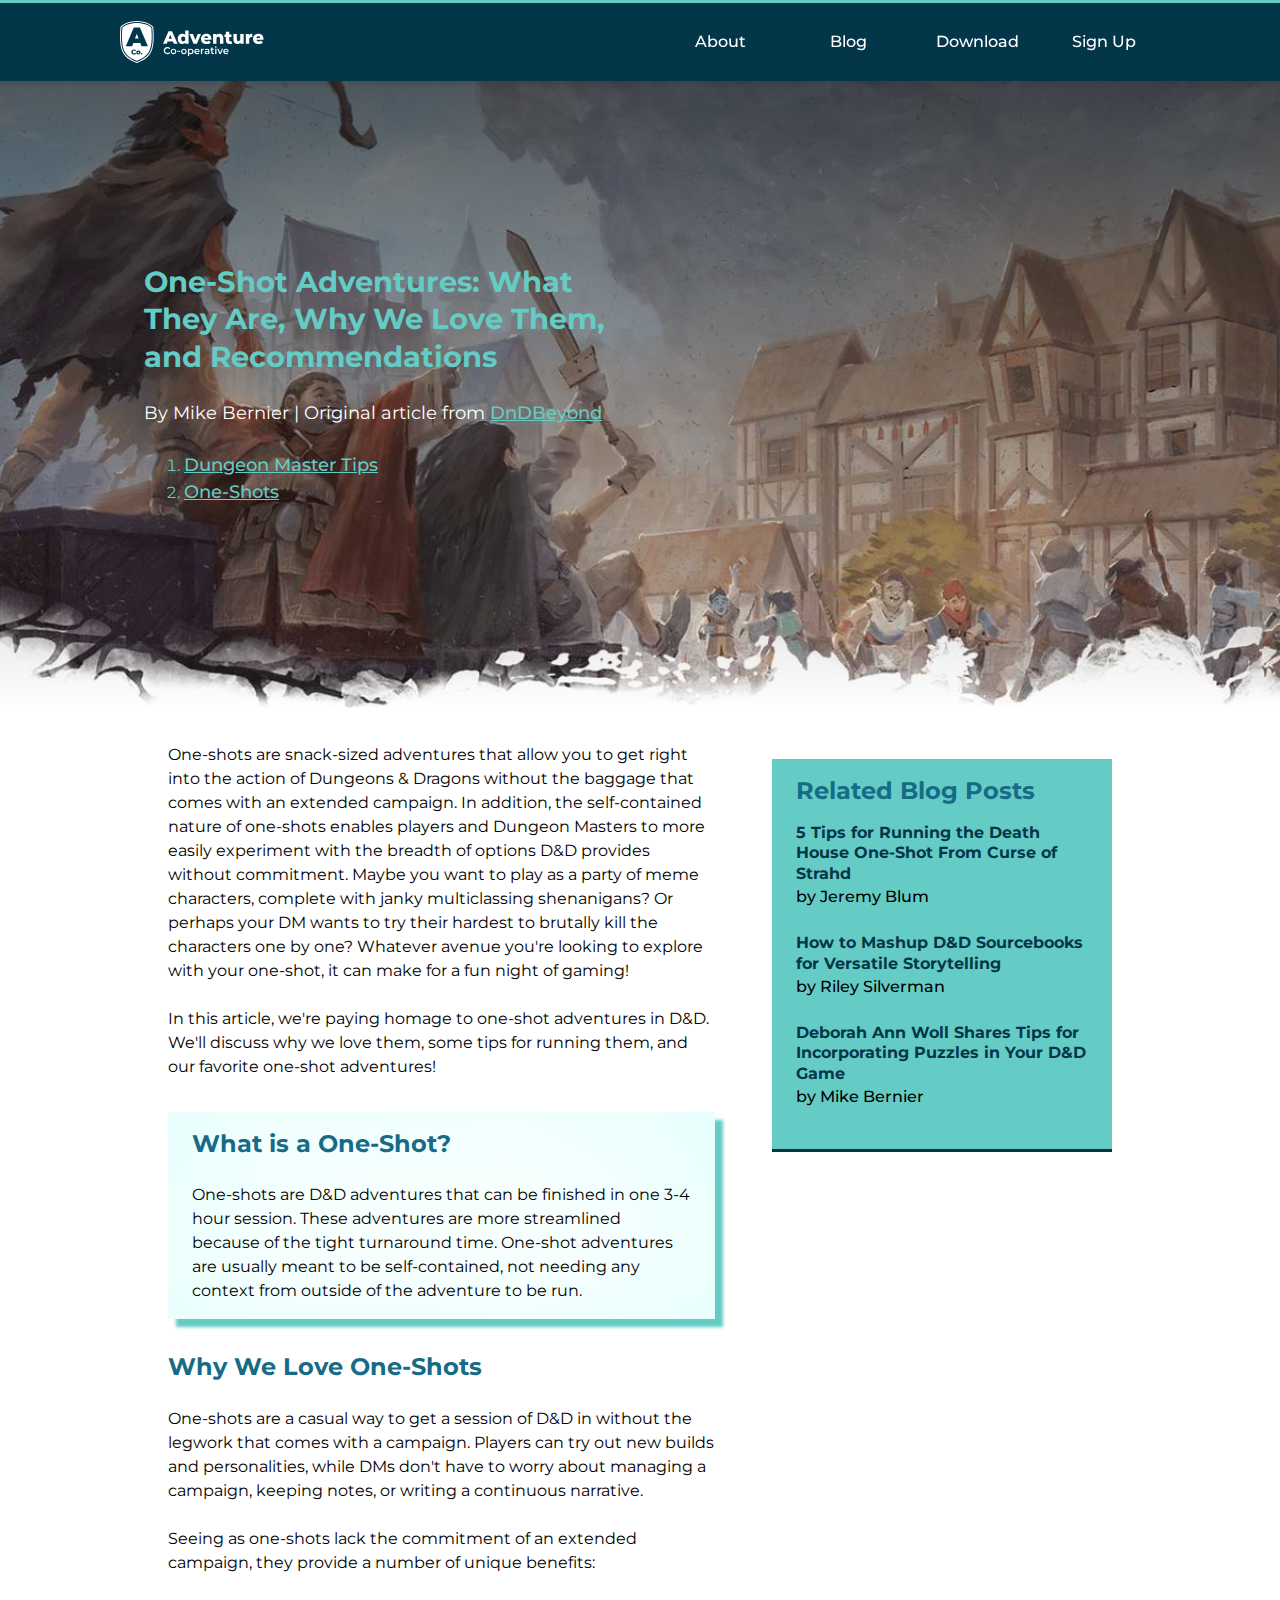
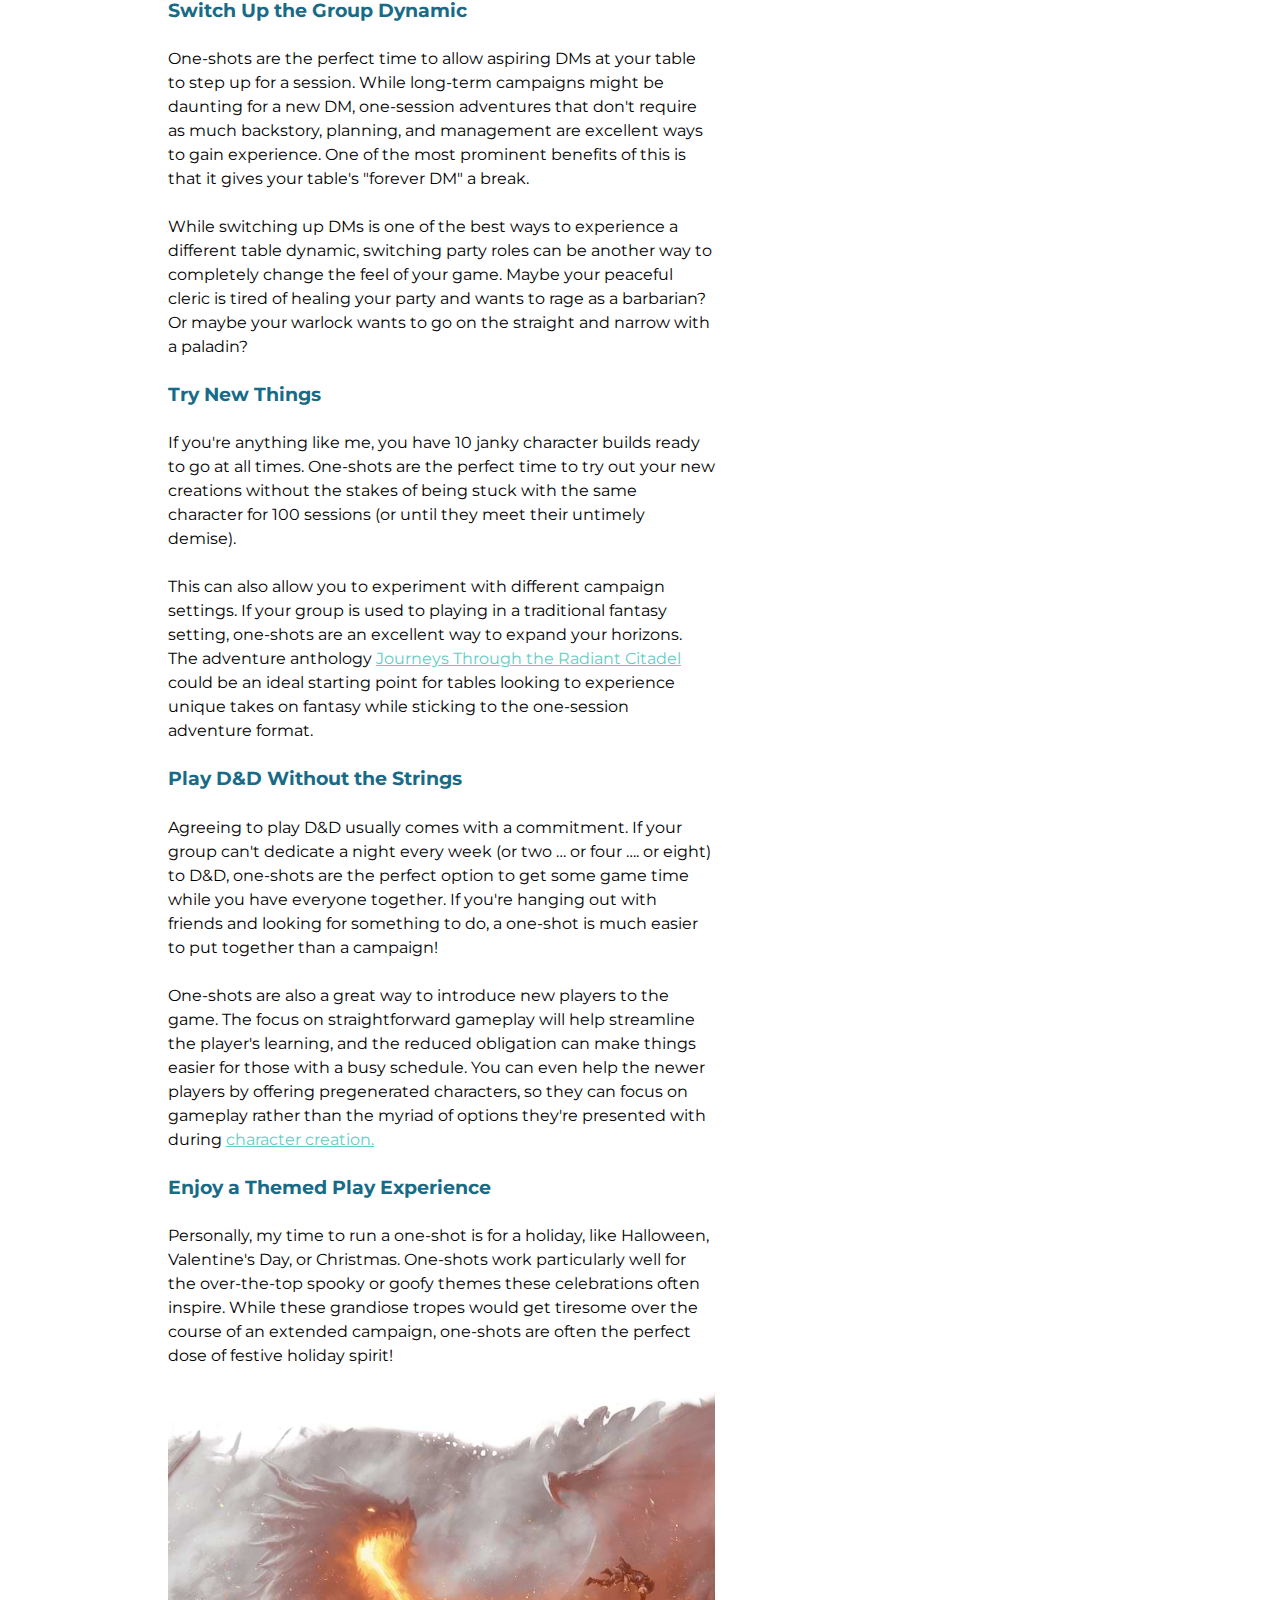
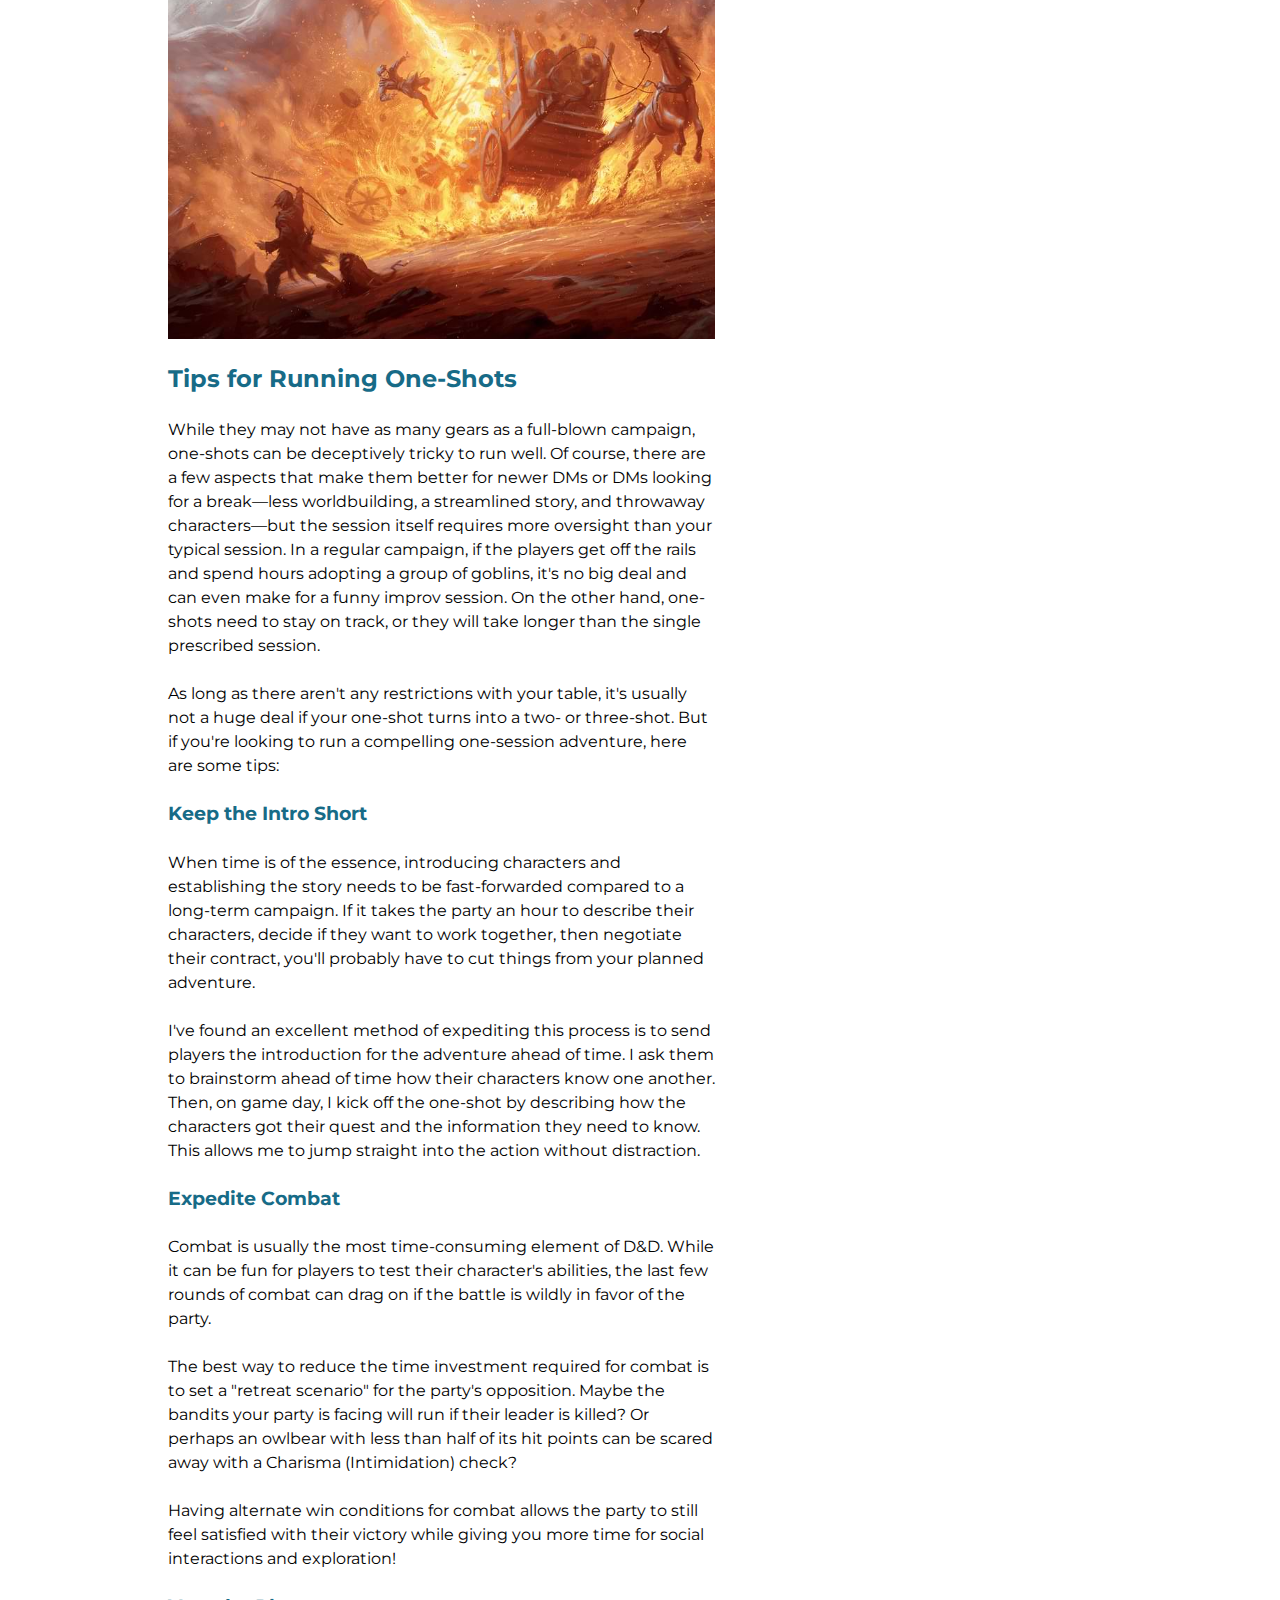
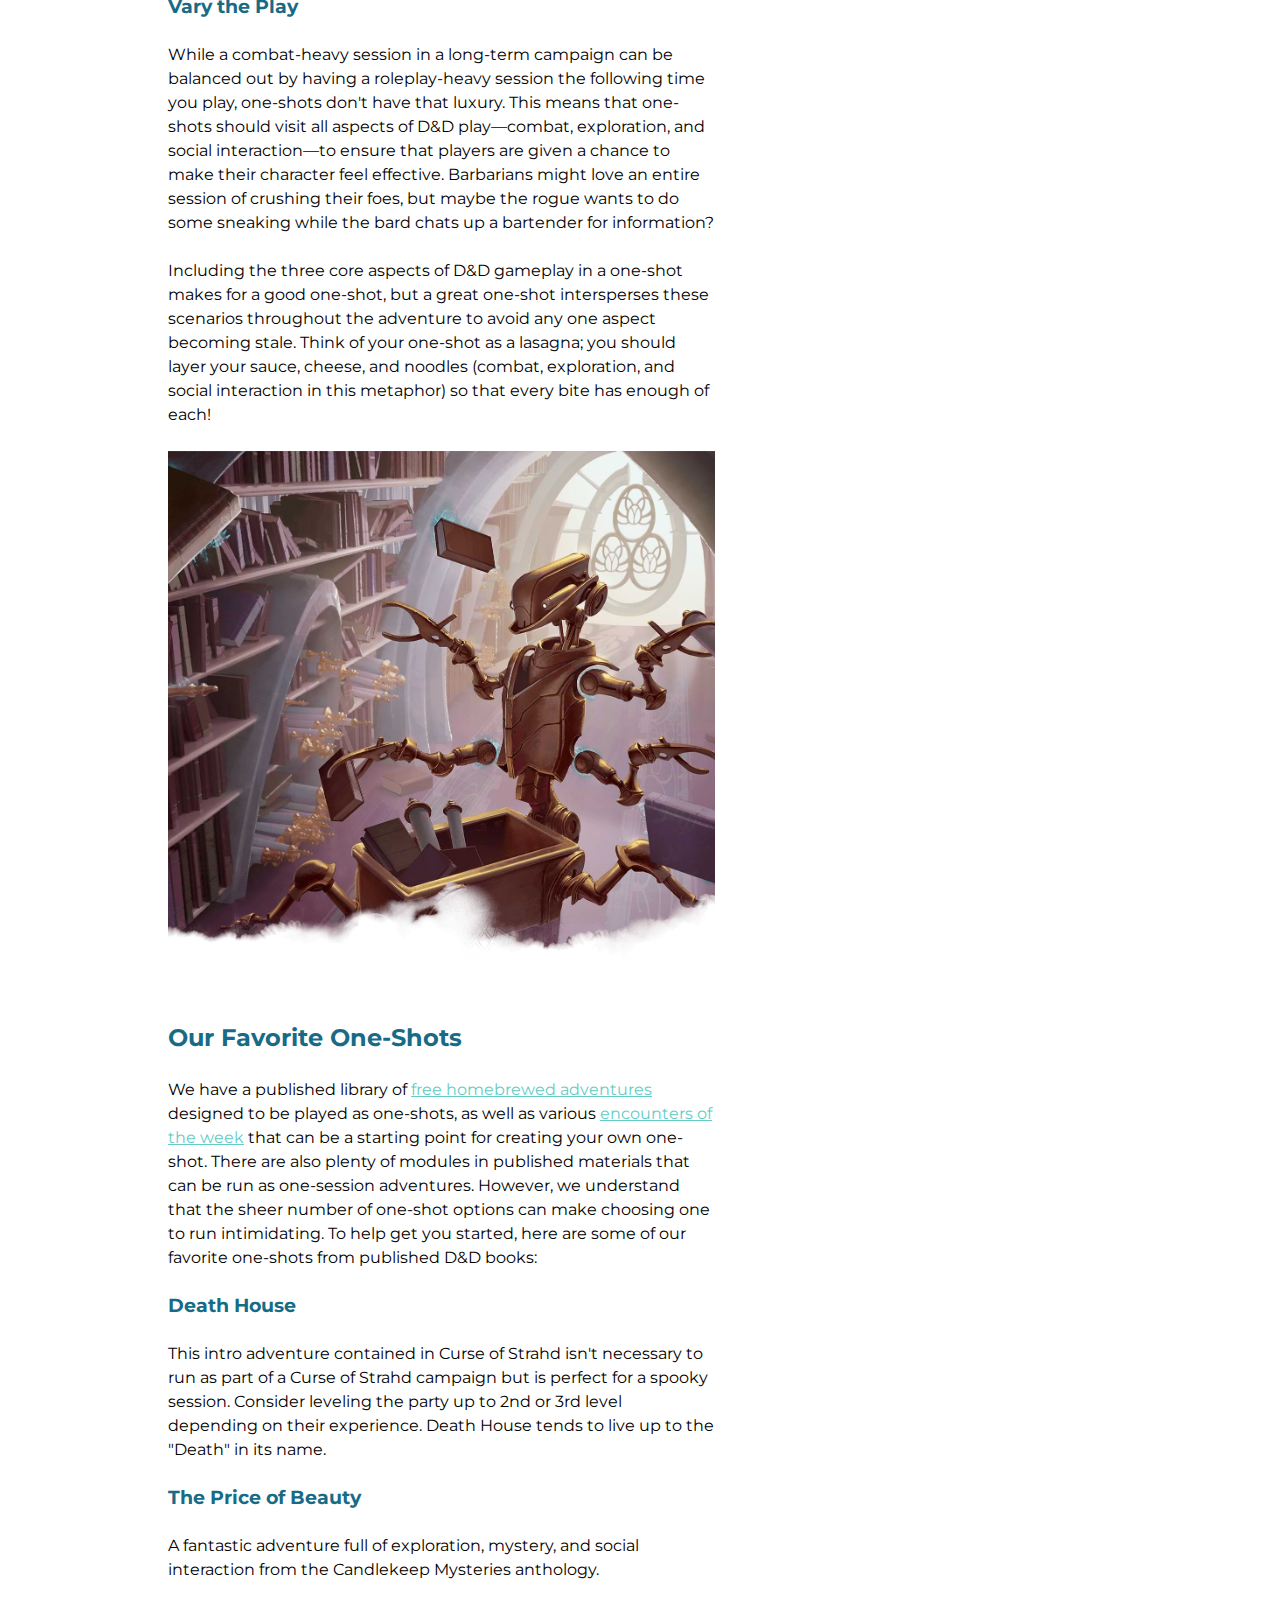
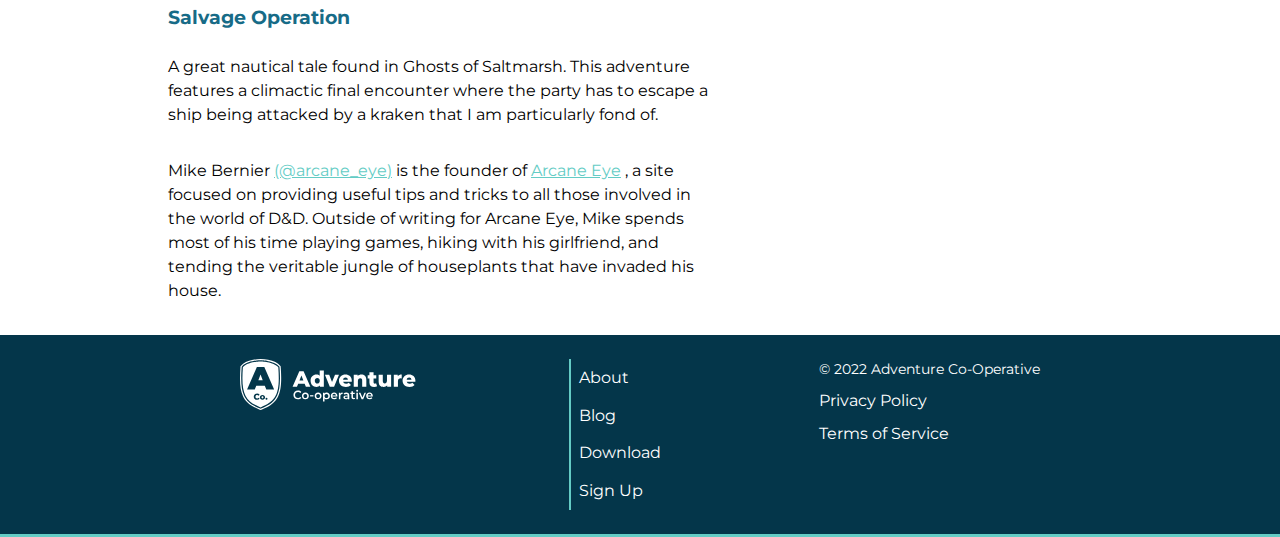
==== blog-post.html @ a6132173 "made changes to html to fix ghpages" ====
<!DOCTYPE html>
<html lang="en">
  <head>
    <meta charset="UTF-8" />
    <meta name="viewport" content="width=device-width, initial-scale=1.0" />
    <link rel="stylesheet" href="css/main.css" />
    <link
      href="https://fonts.googleapis.com/icon?family=Material+Icons"
      rel="stylesheet"
    />
    <title>Blog Post Page</title>
  </head>
  <body>
    <!-- HEADER -->
    <header class="header">
      <div class="container">
        <a href="/" class="header__logo">
          <img src="images/logo-ac.svg" alt="Adventure Co. logo" />
        </a>

        <nav class="header--nav nav--hidden">
          <ul class="header--nav__list">
            <li><a href="#" class="nav__link">About</a></li>
            <li><a href="blog-post.html" class="nav__link">Blog</a></li>
            <li><a href="#" class="nav__link">Download</a></li>
            <li><a href="#" class="nav__link">Sign Up</a></li>
          </ul>
        </nav>

        <nav class="header--nav-mobile">
          <ul class="header--nav__list">
            <li><a href="#" class="nav__link">About</a></li>
            <li><a href="blog-post.html" class="nav__link">Blog</a></li>
            <li><a href="#" class="nav__link">Download</a></li>
            <li><a href="#" class="nav__link">Sign Up</a></li>
          </ul>
        </nav>

        <nav class="nav--hamburger-menu">
          <div class="nav--hamburger-menu__line"></div>
          <div class="nav--hamburger-menu__line"></div>
          <div class="nav--hamburger-menu__line"></div>
        </nav>
      </div>
    </header>

    <!-- MAIN -->
    <main class="main">
      <!-- BANNER -->
      <section class="banner blog--banner">
        <div class="container">
          <h1 class="banner__title">
            One-Shot Adventures: What They Are, Why We Love Them, and
            Recommendations
          </h1>

          <p class="banner__text">
            By Mike Bernier | Original article from
            <a
              class="banner__link"
              href="https://www.dndbeyond.com/posts/1300-one-shot-adventures-what-they-are-why-we-love-them"
              target="_blank"
            >
              DnDBeyond
            </a>
          </p>

          <div class="banner__tags">
            <ol>
              <li>
                <a
                  href="https://www.dndbeyond.com/tag/dungeon-master-tips"
                  target="_blank"
                  class="banner__link"
                  >Dungeon Master Tips</a
                >
              </li>
              <li>
                <a
                  href="https://www.dndbeyond.com/tag/dungeon-master-tips"
                  target="_blank"
                  class="banner__link"
                  >One-Shots</a
                >
              </li>
            </ol>
          </div>
        </div>
      </section>

      <!-- ARTICLE BODY -->
      <section class="article--body">
        <div class="container grid">
          <!-- ARTICLE INTRO -->
          <section class="article--intro">
            <div class="container">
              <p>
                One-shots are snack-sized adventures that allow you to get right
                into the action of Dungeons & Dragons without the baggage that
                comes with an extended campaign. In addition, the self-contained
                nature of one-shots enables players and Dungeon Masters to more
                easily experiment with the breadth of options D&D provides
                without commitment. Maybe you want to play as a party of meme
                characters, complete with janky multiclassing shenanigans? Or
                perhaps your DM wants to try their hardest to brutally kill the
                characters one by one? Whatever avenue you're looking to explore
                with your one-shot, it can make for a fun night of gaming!
              </p>

              <p>
                In this article, we're paying homage to one-shot adventures in
                D&D. We'll discuss why we love them, some tips for running them,
                and our favorite one-shot adventures!
              </p>
            </div>
          </section>
          <!-- END INTRO -->

          <!-- CALL OUT -->
          <section class="article--call-out">
            <div class="container">
              <div class="article--call-out__content">
                <h2>What is a One-Shot?</h2>

                <p>
                  One-shots are D&D adventures that can be finished in one 3-4
                  hour session. These adventures are more streamlined because of
                  the tight turnaround time. One-shot adventures are usually
                  meant to be self-contained, not needing any context from
                  outside of the adventure to be run.
                </p>
              </div>
            </div>
          </section>
          <!-- END CALL OUT -->

          <!-- ARTICLE CONTENT -->
          <section class="article--content">
            <div class="container">
              <h2 class="article--content__title">Why We Love One-Shots</h2>

              <p>
                One-shots are a casual way to get a session of D&D in without
                the legwork that comes with a campaign. Players can try out new
                builds and personalities, while DMs don't have to worry about
                managing a campaign, keeping notes, or writing a continuous
                narrative.
              </p>

              <p>
                Seeing as one-shots lack the commitment of an extended campaign,
                they provide a number of unique benefits:
              </p>

              <h3>Switch Up the Group Dynamic</h3>

              <p>
                One-shots are the perfect time to allow aspiring DMs at your
                table to step up for a session. While long-term campaigns might
                be daunting for a new DM, one-session adventures that don't
                require as much backstory, planning, and management are
                excellent ways to gain experience. One of the most prominent
                benefits of this is that it gives your table's "forever DM" a
                break.
              </p>

              <p>
                While switching up DMs is one of the best ways to experience a
                different table dynamic, switching party roles can be another
                way to completely change the feel of your game. Maybe your
                peaceful cleric is tired of healing your party and wants to rage
                as a barbarian? Or maybe your warlock wants to go on the
                straight and narrow with a paladin?
              </p>

              <h3>Try New Things</h3>

              <p>
                If you're anything like me, you have 10 janky character builds
                ready to go at all times. One-shots are the perfect time to try
                out your new creations without the stakes of being stuck with
                the same character for 100 sessions (or until they meet their
                untimely demise).
              </p>

              <p>
                This can also allow you to experiment with different campaign
                settings. If your group is used to playing in a traditional
                fantasy setting, one-shots are an excellent way to expand your
                horizons. The adventure anthology
                <a
                  class="article--content__link"
                  target="_blank"
                  href="https://www.dndbeyond.com/marketplace/adventures/journeys-through-the-radiant-citadel?icid_medium=ddb&icid_source=article&icid_campaign=one-shots&icid_content=radiant-citadel"
                  >Journeys Through the Radiant Citadel</a
                >
                could be an ideal starting point for tables looking to
                experience unique takes on fantasy while sticking to the
                one-session adventure format.
              </p>

              <h3>Play D&D Without the Strings</h3>

              <p>
                Agreeing to play D&D usually comes with a commitment. If your
                group can't dedicate a night every week (or two … or four …. or
                eight) to D&D, one-shots are the perfect option to get some game
                time while you have everyone together. If you're hanging out
                with friends and looking for something to do, a one-shot is much
                easier to put together than a campaign!
              </p>

              <p>
                One-shots are also a great way to introduce new players to the
                game. The focus on straightforward gameplay will help streamline
                the player's learning, and the reduced obligation can make
                things easier for those with a busy schedule. You can even help
                the newer players by offering pregenerated characters, so they
                can focus on gameplay rather than the myriad of options they're
                presented with during
                <a
                  class="article--content__Link"
                  target="_blank"
                  href="https://www.dndbeyond.com/posts/1059-how-to-create-your-first-dungeons-dragons"
                  >character creation.</a
                >
              </p>

              <h3>Enjoy a Themed Play Experience</h3>

              <p>
                Personally, my time to run a one-shot is for a holiday, like
                Halloween, Valentine's Day, or Christmas. One-shots work
                particularly well for the over-the-top spooky or goofy themes
                these celebrations often inspire. While these grandiose tropes
                would get tiresome over the course of an extended campaign,
                one-shots are often the perfect dose of festive holiday spirit!
              </p>

              <div class="article--content__image">
                <img
                  src="images/blog-image-dragon.jpg"
                  alt="fire breathing dragon"
                />
              </div>

              <h2 class="article--content__title">
                Tips for Running One-Shots
              </h2>

              <p>
                While they may not have as many gears as a full-blown campaign,
                one-shots can be deceptively tricky to run well. Of course,
                there are a few aspects that make them better for newer DMs or
                DMs looking for a break—less worldbuilding, a streamlined story,
                and throwaway characters—but the session itself requires more
                oversight than your typical session. In a regular campaign, if
                the players get off the rails and spend hours adopting a group
                of goblins, it's no big deal and can even make for a funny
                improv session. On the other hand, one-shots need to stay on
                track, or they will take longer than the single prescribed
                session.
              </p>

              <p>
                As long as there aren't any restrictions with your table, it's
                usually not a huge deal if your one-shot turns into a two- or
                three-shot. But if you're looking to run a compelling
                one-session adventure, here are some tips:
              </p>

              <h3>Keep the Intro Short</h3>

              <p>
                When time is of the essence, introducing characters and
                establishing the story needs to be fast-forwarded compared to a
                long-term campaign. If it takes the party an hour to describe
                their characters, decide if they want to work together, then
                negotiate their contract, you'll probably have to cut things
                from your planned adventure.
              </p>

              <p>
                I've found an excellent method of expediting this process is to
                send players the introduction for the adventure ahead of time. I
                ask them to brainstorm ahead of time how their characters know
                one another. Then, on game day, I kick off the one-shot by
                describing how the characters got their quest and the
                information they need to know. This allows me to jump straight
                into the action without distraction.
              </p>

              <h3>Expedite Combat</h3>

              <p>
                Combat is usually the most time-consuming element of D&D. While
                it can be fun for players to test their character's abilities,
                the last few rounds of combat can drag on if the battle is
                wildly in favor of the party.
              </p>

              <p>
                The best way to reduce the time investment required for combat
                is to set a "retreat scenario" for the party's opposition. Maybe
                the bandits your party is facing will run if their leader is
                killed? Or perhaps an owlbear with less than half of its hit
                points can be scared away with a Charisma (Intimidation) check?
              </p>

              <p>
                Having alternate win conditions for combat allows the party to
                still feel satisfied with their victory while giving you more
                time for social interactions and exploration!
              </p>

              <h3>Vary the Play</h3>

              <p>
                While a combat-heavy session in a long-term campaign can be
                balanced out by having a roleplay-heavy session the following
                time you play, one-shots don't have that luxury. This means that
                one-shots should visit all aspects of D&D play—combat,
                exploration, and social interaction—to ensure that players are
                given a chance to make their character feel effective.
                Barbarians might love an entire session of crushing their foes,
                but maybe the rogue wants to do some sneaking while the bard
                chats up a bartender for information?
              </p>

              <p>
                Including the three core aspects of D&D gameplay in a one-shot
                makes for a good one-shot, but a great one-shot intersperses
                these scenarios throughout the adventure to avoid any one aspect
                becoming stale. Think of your one-shot as a lasagna; you should
                layer your sauce, cheese, and noodles (combat, exploration, and
                social interaction in this metaphor) so that every bite has
                enough of each!
              </p>

              <div class="article--content__image">
                <img src="images/blog-image-robot.jpg" alt="robot with books" />
              </div>

              <h2 class="article--content__title">Our Favorite One-Shots</h2>

              <p>
                We have a published library of
                <a
                  class="article--content__link"
                  href="https://www.dndbeyond.com/tag/free-adventure"
                  target="_blank"
                  >free homebrewed adventures</a
                >
                designed to be played as one-shots, as well as various
                <a
                  class="article--content__link"
                  href="https://www.dndbeyond.com/tag/encounter-of-the-week"
                  target="_blank"
                  >encounters of the week</a
                >
                that can be a starting point for creating your own one-shot.
                There are also plenty of modules in published materials that can
                be run as one-session adventures. However, we understand that
                the sheer number of one-shot options can make choosing one to
                run intimidating. To help get you started, here are some of our
                favorite one-shots from published D&D books:
              </p>

              <h3>Death House</h3>

              <p>
                This intro adventure contained in Curse of Strahd isn't
                necessary to run as part of a Curse of Strahd campaign but is
                perfect for a spooky session. Consider leveling the party up to
                2nd or 3rd level depending on their experience. Death House
                tends to live up to the "Death" in its name.
              </p>

              <h3>The Price of Beauty</h3>

              <p>
                A fantastic adventure full of exploration, mystery, and social
                interaction from the Candlekeep Mysteries anthology.
              </p>

              <h3>Salvage Operation</h3>

              <p>
                A great nautical tale found in Ghosts of Saltmarsh. This
                adventure features a climactic final encounter where the party
                has to escape a ship being attacked by a kraken that I am
                particularly fond of.
              </p>
            </div>
          </section>
          <!-- END ARTICLE CONTENT -->

          <!-- ARTICLE FOOTER -->
          <section class="article--footer">
            <div class="container">
              <p>
                Mike Bernier
                <a
                  class="article--footer__link"
                  href="https://twitter.com/arcane_eye"
                  target="_blank"
                  >(@arcane_eye)</a
                >
                is the founder of
                <a
                  class="article--footer__link"
                  href="https://arcaneeye.com/"
                  target="_blank"
                  >Arcane Eye</a
                >
                , a site focused on providing useful tips and tricks to all
                those involved in the world of D&D. Outside of writing for
                Arcane Eye, Mike spends most of his time playing games, hiking
                with his girlfriend, and tending the veritable jungle of
                houseplants that have invaded his house.
              </p>
            </div>
          </section>
          <!-- END ARTICLE FOOTER -->

          <!-- RELATED BLOG POSTS -->
          <section class="related--blog--posts">
            <div class="container">
              <div class="related--blog--posts__content">
                <h2 class="related--blog--posts__title">Related Blog Posts</h2>

                <div class="related--post">
                  <a
                    href="https://www.dndbeyond.com/posts/1092-5-tips-for-running-the-death-house-one-shot-from"
                    target="_blank"
                    class="related--post__link"
                  >
                    <h3>
                      5 Tips for Running the Death House One-Shot From Curse of
                      Strahd
                    </h3>
                    <p class="related--post__text">by Jeremy Blum</p>
                  </a>
                </div>

                <div class="related--post">
                  <a
                    href="https://www.dndbeyond.com/posts/1255-how-to-mashup-d-d-sourcebooks-for-versatile"
                    target="_blank"
                    class="related--post__link"
                  >
                    <h3>
                      How to Mashup D&D Sourcebooks for Versatile Storytelling
                    </h3>
                    <p class="related--post__text">by Riley Silverman</p>
                  </a>
                </div>

                <div class="related--post">
                  <a
                    href="https://www.dndbeyond.com/posts/1176-deborah-ann-woll-shares-tips-for-incorporating"
                    target="_blank"
                    class="related--post__link"
                  >
                    <h3>
                      Deborah Ann Woll Shares Tips for Incorporating Puzzles in
                      Your D&D Game
                    </h3>
                    <p class="related--post__text">by Mike Bernier</p>
                  </a>
                </div>
              </div>
            </div>
          </section>
          <!-- END RELATED BLOG POSTS -->
        </div>
      </section>
      <!-- END ARTICLE BODY -->
    </main>
    <!-- END MAIN -->

    <!-- FOOTER -->
    <footer class="footer">
      <div class="container">
        <a href="/" class="footer__logo">
          <img src="images/logo-ac.svg" alt="Adventure Co. logo" />
        </a>

        <nav class="footer--nav">
          <ul class="footer--nav__list">
            <li><a href="#" class="nav__link">About</a></li>
            <li><a href="blog-post.html" class="nav__link">Blog</a></li>
            <li><a href="#" class="nav__link">Download</a></li>
            <li><a href="#" class="nav__link">Sign Up</a></li>
          </ul>
        </nav>

        <div class="footer__notice">
          <small>&copy; 2022 Adventure Co-Operative</small>

          <a href="#">Privacy Policy</a>
          <a href="#">Terms of Service</a>
        </div>
      </div>
    </footer>

    <script defer src="js/main.js"></script>
  </body>
</html>
---- css/main.css ----
@import url("https://fonts.googleapis.com/css2?family=Montserrat:ital,wght@0,100;0,200;0,300;0,400;0,500;0,600;0,700;1,100;1,200;1,300;1,400;1,500;1,600;1,700&display=swap");

:root {
  --dominant-color: #04364a;
  --secondary-color: #176b87;
  --accent-color: #64ccc5;
  --accent-color-light: #dafffb;
  --font-family: "Montserrat", sans-serif;
  --h1--font-size: 1.383rem;
  --h2--font-size: 1.296rem;
  --h3--font-size: 1.215rem;
  --text--font-size: 1rem;
  --small--font-size: 0.833rem;
  --text-align: center;
  --card--shadow: 0 0.25rem 0.5rem #0002, 0 0.25rem 0.75rem #0002;
}

/* CSS RESET */
/* Box sizing rules */
*,
*::before,
*::after {
  box-sizing: border-box;
}

/* Set core root defaults */
html {
  line-height: 1.5;
  font-family: var(--font-family), Roboto, system-ui, -apple-system,
    BlinkMacSystemFont, "Segoe UI", Oxygen, Ubuntu, Cantarell, "Open Sans",
    "Helvetica Neue", sans-serif;
}

html:focus-within {
  scroll-behavior: smooth;
}

/* Set core body defaults */
body {
  min-height: 100vh;
  text-rendering: optimizeSpeed;
  margin: 0;
}

/* Update default margin */
h1,
h2,
h3,
h4,
h5,
h6,
p,
figure,
blockquote,
ul,
ol,
dl,
dd {
  margin: 0 0 1.5rem;
}

/* Remove list styles on ul, ol elements with a list role, which suggests default styling will be removed */
ul[role="list"],
ol[role="list"] {
  list-style: none;
}

/* A elements that don't have a class get default styles */
a {
  text-decoration-skip-ink: auto;
  color: #36bf7f;
}
​a:hover,
a:focus-visible {
  color: #d96666;
}

/* Make images easier to work with */
img,
picture {
  max-width: 100%;
  display: block;
}

svg {
  fill: currentColor;
}

svg:not(:root) {
  overflow: hidden;
}

/* Inherit fonts for inputs and buttons */
input,
button,
textarea,
select {
  font: inherit;
}

/* Remove all animations, transitions and smooth scroll for people that prefer not to see them */
@media (prefers-reduced-motion: reduce) {
  html:focus-within {
    scroll-behavior: auto;
  }

  *,
  *::before,
  *::after {
    animation-duration: 0.01ms !important;
    animation-iteration-count: 1 !important;
    transition-duration: 0.01ms !important;
    scroll-behavior: auto !important;
  }
}

/* Containers */
.container {
  width: min(65em, 100%);
  margin: 0 auto;
  padding-left: 1.5rem;
  padding-right: 1.5rem;
}

​.container--text {
  width: min(45em, 100%);
}

.btn {
  --btn-color: var(--accent-color, black);
  display: inline-block;
  border: 0.125em solid var(--btn-color);
  border-radius: 0.25em;
  padding: 0.55em 1.5em 0.5em;
  background-color: var(--btn-color);
  color: #fff;
  cursor: pointer;
  text-decoration: none;
  font-family: inherit;
  font-size: inherit;
  transition: all 0.3s ease-in-out;
}

.btn:hover {
  --btn-color: var(--accent-color-light);
  color: #000;
}

h1,
h2,
h3 {
  line-height: 1.3;
  font-weight: 700;
}

/* INDEX STYLING */
/* HEADER */
.header {
  --header--shadow: 0 0.255rem 0.25rem rgba(0, 0, 0, 0.075);
  position: sticky;
  top: 0;
  background-color: var(--dominant-color);
  border-top: 0.225rem solid var(--accent-color);
  box-shadow: var(--header--shadow);
  z-index: 1;
  transition: 0.3s all ease-out;
}

.header .container {
  display: flex;
  align-items: center;
  justify-content: space-between;

  padding-top: 1.5rem;
  padding-bottom: 1.5rem;
}

.header__logo img {
  width: 9em;
}

.nav--hidden {
  display: none;
}

.header--nav {
  margin: 0;
}

.header--nav__list {
  list-style: none;
  padding: 0;
  margin: 0;

  display: flex;
  flex-direction: column;
  gap: 1rem;
}

.header--nav__list li {
  display: flex;
  justify-content: center;
  align-items: center;
}

.header--nav__list .nav__link {
  width: 7em;
  --link-color: transparent;
  display: block;
  text-align: center;
  font-weight: 500;
  color: #fff;
  padding: 1.5rem 1rem;
  background-color: var(--link-color);
}

.header--nav__list .nav__link:hover {
  --link-color: var(--accent-color);
  cursor: pointer;
}

.nav__link {
  text-decoration: none;
}

.header--nav-mobile {
  position: fixed;
  left: 0;
  top: 0;
  translate: -15em 0;
  width: 15em;
  height: 100%;
  background-color: var(--dominant-color);

  display: flex;
  justify-content: center;
  align-items: center;

  transition: all 0.5s ease-in-out;
  transform-origin: center;
}

.nav--hamburger-menu {
  display: flex;
  flex-direction: column;
  gap: 0.3rem;
  cursor: pointer;
}

.nav--hamburger-menu__line {
  border-bottom: 0.3rem solid #fff;
  height: 0.2rem;
  width: 2rem;

  transition: all 0.5s ease-in-out;
}

/* END HEADER */

/* BANNER */
.main--banner {
  background-image: linear-gradient(to bottom, #0008, #0008),
    url(/images/hero-banner.jpg);
  background-position: center;
  background-size: cover;
}

.banner {
  --banner--height: 40vh;
  --banner--horizontal--alignment: center;
  --banner--vertical--alignment: center;
}

.banner .container {
  display: flex;
  flex-direction: column;
  align-items: var(--banner--horizontal--alignment);
  justify-content: var(--banner--vertical--alignment);
  min-height: var(--banner--height);
}

.banner__title {
  text-align: var(--text-align);
  font-size: var(--h1--font-size);
  color: var(--accent-color);
}

.banner__text {
  color: #fff;
  font-size: var(--text--font-size);
  text-align: var(--text-align);
}
/* END BANNER */

/* INDEX MAIN */
/* CARD GROUP */
.card--group {
  background-color: var(--dominant-color);
  padding: 1.5rem 0;
}

.card--group .container--grid {
  display: grid;
  grid-template-columns: repeat(1, 1fr);
  gap: 1.25rem;
}

.card {
  overflow: hidden;
  border-radius: 0.425em;
  display: flex;
  flex-direction: column;

  cursor: pointer;
  text-decoration: none;

  background-color: #fff;
  box-shadow: var(--card--shadow);
}

.card:hover {
  animation: shake 0.5s alternate infinite;
}

@keyframes shake {
  0% {
    transform: rotateZ(1deg);
  }
  100% {
    transform: rotateZ(-1deg);
  }
}

.card__icon {
  background-color: var(--secondary-color);
}

.card__icon img {
  display: block;
  aspect-ratio: 1 / 1;
  width: 100%;
  object-fit: cover;
}

.card__title {
  color: var(--secondary-color);
  font-size: var(--h3--font-size);
  margin: 1.5rem 0 0.5rem;
}

.card__text {
  color: #000;
}

.card :where(.card__title, .card__text) {
  text-align: center;
}
/* END CARD GROUP */

/* ABOUT */
.about .container--grid {
  padding-top: 1rem;
  padding-bottom: 1rem;
  display: grid;
  gap: 0.825rem;
  grid-template-columns: repeat(1, 1fr);
}

.about__image img {
  display: block;
  aspect-ratio: 1 / 1;
  width: 100%;
  object-fit: cover;
}

.about__title {
  font-size: var(--h2--font-size);
  color: var(--secondary-color);
}

.about__text {
  color: #000;
}
/* END ABOUT */

/* RECENT BLOG POSTS */
.recent--blog--posts {
  background-color: var(--accent-color);
  padding: 1.5rem 0;
}

.recent--blog--posts__title {
  font-size: var(--h2--font-size);
  color: var(--secondary-color);
}

.recent--blog--posts .container--grid {
  display: grid;
  grid-template-columns: repeat(1, 1fr);
  gap: 1rem;
}

.container--grid > a {
  text-decoration: none;
}

.recent--blog--posts .post {
  border-radius: 0.425em;
  padding: 1rem 0.555rem;
  background-color: #fff;
  display: flex;
  flex-direction: column;
  justify-content: space-around;
  box-shadow: var(--card--shadow);
}

.recent--blog--posts .post:hover {
  translate: 0 -0.5rem;
}

.recent--blog--posts .post__title {
  font-size: var(--h3--font-size);
  color: var(--secondary-color);
  flex: 1;
}

.recent--blog--posts .post__text {
  margin: 0;
  color: #000;
}
/* END RECENT BLOG POSTS */
/* END INDEX MAIN */

/* BLOG POSTS PAGE STYLING */
/* BLOG MAIN */
main {
  container: sidebar / inline-size;
}

/* BANNER */
.blog--banner {
  background-image: linear-gradient(to bottom, #0009, #0000),
    url(/images/blog-image-adventurers.jpg);
  background-position: bottom;
  background-size: cover;
  display: flex;
}

.banner__link {
  color: var(--accent-color);
  font-weight: 500;
}

.banner__link:hover {
  color: var(--accent-color-light);
}

ol {
  color: var(--accent-color);
}

.banner__tags a {
  font-size: var(--text--font-size);
}
/* END BANNER */

/* ARTICLE BODY */
.article--body .grid {
  margin-top: 2em;
  display: grid;
  grid-template-areas:
    "intro"
    "callout"
    "content "
    "footer"
    "sidebar";
  gap: 0.525rem;
}

@container sidebar (min-width: 65em) {
  .article--body .container {
    grid-template-areas:
      "intro sidebar"
      "callout sidebar"
      "content sidebar"
      "footer sidebar"
      "article sidebar";
    grid-template-columns: 60% 1fr;
  }

  .related--blog--posts {
    position: sticky;
    top: 0;
    align-self: start;
    grid-area: sidebar;
  }
}

.article--body :where(h2, h3) {
  color: var(--secondary-color);
}

.article--body :where(a) {
  color: var(--accent-color);
  cursor: pointer;
}

/* ARTICLE INTRO */
.article--intro {
  grid-area: intro;
}

/* ARTICLE CALL OUT */
.article--call-out {
  grid-area: callout;
}

.article--call-out__content {
  box-shadow: 0.5rem 0.5rem 0.2rem var(--accent-color),
    0rem 0rem 12rem inset var(--accent-color-light);

  padding: 1rem 1.5rem;
  margin-bottom: 1.5rem;
}

.article--call-out p {
  margin: 0;
}
/* END ARTICLE CALL OUT */

/* .ARTICLE CONTENT */
.article--content {
  grid-area: content;
}

.article--content__image {
  aspect-ratio: 1/1;
  display: flex;
  margin-bottom: 1.5rem;
}

.article--content__image img {
  object-fit: cover;
  width: 100%;
}

.article--content a:hover {
  color: var(--secondary-color);
}
/* END ARTICLE CONTENT */

/* ARTICLE FOOTER */
.article--footer {
  grid-area: footer;
}
/* ARTICLE FOOTER END */

/* RELATED BLOG POSTS */
.related--blog--posts {
  margin: 0 0 1rem;
}

.related--blog--posts__content {
  background-color: var(--accent-color);
  border-bottom: 0.245rem solid var(--dominant-color);
  padding: 1rem 1.5rem;
  margin: 1rem 0;
}

.related--blog--posts .container {
  display: flex;
  flex-direction: column;
}

.related--blog--posts__title {
  margin: 0 0 1rem;
}

.related--post {
  display: flex;
  flex-direction: column;
  gap: 0.555rem;
}

.related--post__link {
  text-decoration: none;

  font-weight: 500;
  font-size: var(--h1--font-size);
}

.related--post a:hover :where(h3, p) {
  color: var(--accent-color-light);
}

.related--post h3 {
  font-size: var(--text--font-size);
  color: var(--dominant-color);
  margin: 0;
}

.related--post__text {
  color: #000;
  font-size: 1rem;
}
/* END RELATED BLOG POSTS */
/* END MAIN */

/* FOOTER */
.footer {
  border-bottom: 0.225rem solid var(--accent-color);
  background-color: var(--dominant-color);
  padding: 1.5rem 0;
}

.footer :where(a, small) {
  color: #fff;
}

.footer .container {
  display: flex;
  flex-direction: column;
  gap: 1rem;
  padding: 0;
}

.footer__logo {
  margin: 0 auto;
  width: 9rem;
}

.footer--nav__list {
  margin: 0;
  padding: 0;
  list-style: none;
  display: flex;
  flex-direction: column;
}

.footer--nav__list a {
  display: block;
  text-align: center;
  padding: 0.855rem;
}

.footer--nav__list a:hover {
  background-color: var(--accent-color);
  color: #000;
}

.footer__notice {
  display: flex;
  flex-direction: column;
  align-items: center;
  gap: 0.55rem;
}

.footer__notice a {
  text-decoration: none;
}

.footer__notice a:hover {
  color: var(--accent-color);
}

.footer__notice small {
  font-size: var(--small--font-size);
}
/* END FOOTER */

/* MEDIA QUERIES */
/* MEDIA QUERY 45EM */
@media only screen and (min-width: 45em) {
  h1 {
    --h1--font-size: 1.802rem;
  }

  h2 {
    --h2--font-size: 1.602rem;
  }

  p {
    --text--font-size: 1.125rem;
  }

  small {
    --small--font-size: 0.889rem;
  }

  /* BANNER 45EM */
  .banner {
    --banner--height: 55vh;
    --banner--horizontal--alignment: center;
    --banner--vertical--alignment: center;
  }

  .banner__text {
    --text--font-size: 1.15rem;
  }

  /* CARD-GROUP 45EM */
  .card--group {
    padding: 4rem 2.5rem;
  }

  .card--group .container--grid {
    grid-template-columns: repeat(2, 1fr);
  }

  /* RECENT BLOG POSTS 45EM */
  .recent--blog--posts {
    padding: 4rem 2.5rem;
  }

  .recent--blog--posts .container--grid {
    grid-template-columns: repeat(2, 1fr);
  }

  .recent--blog--posts__title {
    grid-column: 1 / 3;
  }
}

/* MEDIA QUERY 65EM */
@media only screen and (min-width: 65em) {
  /* HEADER 65EM*/
  .header .container {
    padding: 0;
  }

  .header .nav__link {
    padding: 1.7rem 1rem;
  }

  .header--nav__list {
    flex-direction: row;
  }

  .nav--hidden {
    display: block;
  }

  .header--nav-mobile {
    display: none;
  }

  .nav--hamburger-menu {
    display: none;
  }

  /* BANNER 65EM*/
  .banner {
    --banner--height: 70vh;
    --banner--horizontal--alignment: flex-start;
  }

  .banner :where(.banner__title, .banner__text) {
    --text-align: left;
  }

  /* CARD GROUP 65EM*/
  .card--group .container--grid {
    grid-template-columns: repeat(3, 1fr);

    padding-top: 7rem;
    padding-bottom: 7rem;
  }

  /* ABOUT 65EM*/
  .about .container--grid {
    grid-template-columns: repeat(2, 1fr);
    padding-top: 7rem;
    padding-bottom: 7rem;
  }

  .about__content {
    margin: auto;
  }

  /* RECENT BLOG POSTS 65EM*/
  .recent--blog--posts {
    padding: 6rem 4.5rem;
  }

  .recent--blog--posts .container--grid {
    grid-template-columns: repeat(3, 1fr);
  }

  .recent--blog--posts__title {
    grid-column: 1 / 4;
  }

  /* FOOTER 65EM*/
  .footer {
    padding: 1.5rem 15rem;
  }

  .footer .container {
    flex-direction: row;
    justify-content: space-between;
  }

  .footer__logo {
    width: 11em;
    margin: 0;
  }

  .footer__nav {
    margin: 0;
  }

  .footer--nav__list {
    border-left: 0.125em solid var(--accent-color);
  }

  .footer--nav__list a {
    width: 6em;
    text-align: left;
    padding: 0.425rem 0.525rem;
  }

  .footer__notice {
    align-items: flex-start;
  }

  /* BLOG POSTS  */
  /* BANNER */
  .blog--banner .banner__title {
    width: 17em;
  }

  .banner__tags a {
    --text--font-size: 1.15rem;
  }
}
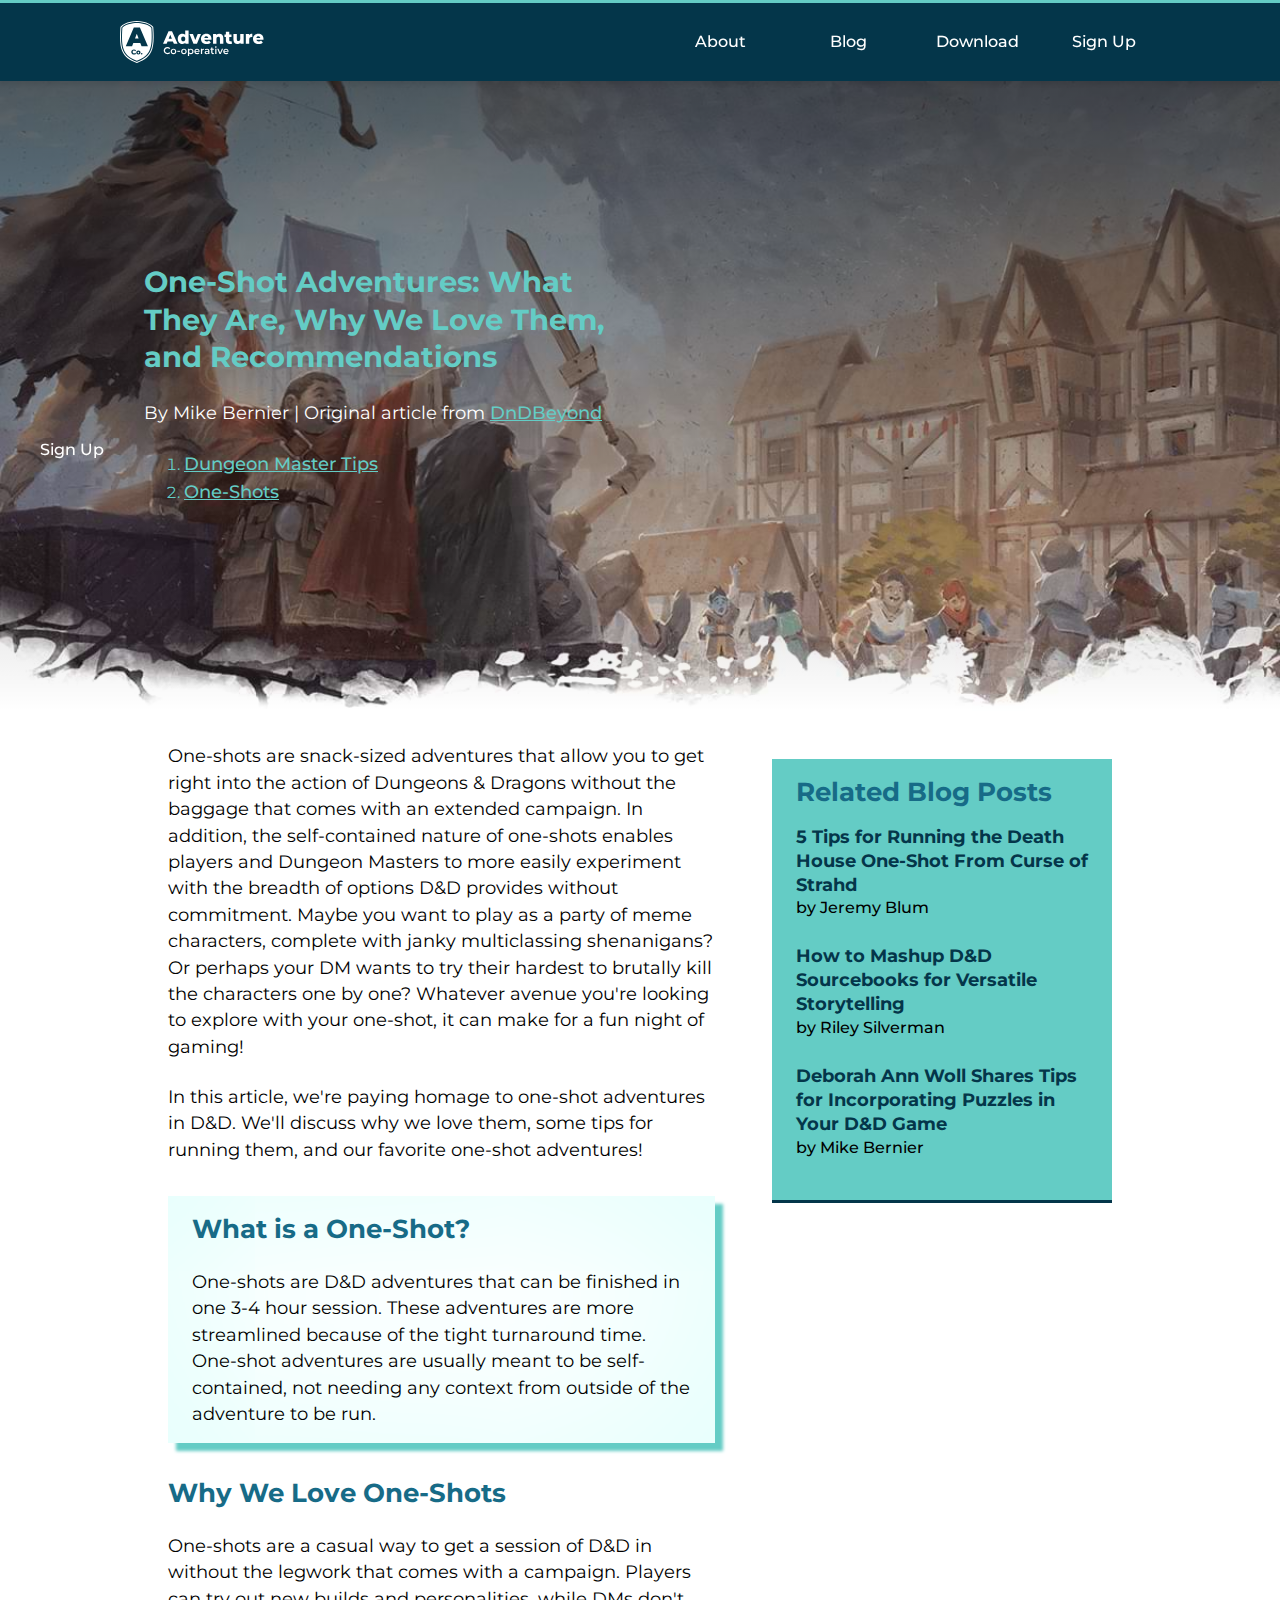
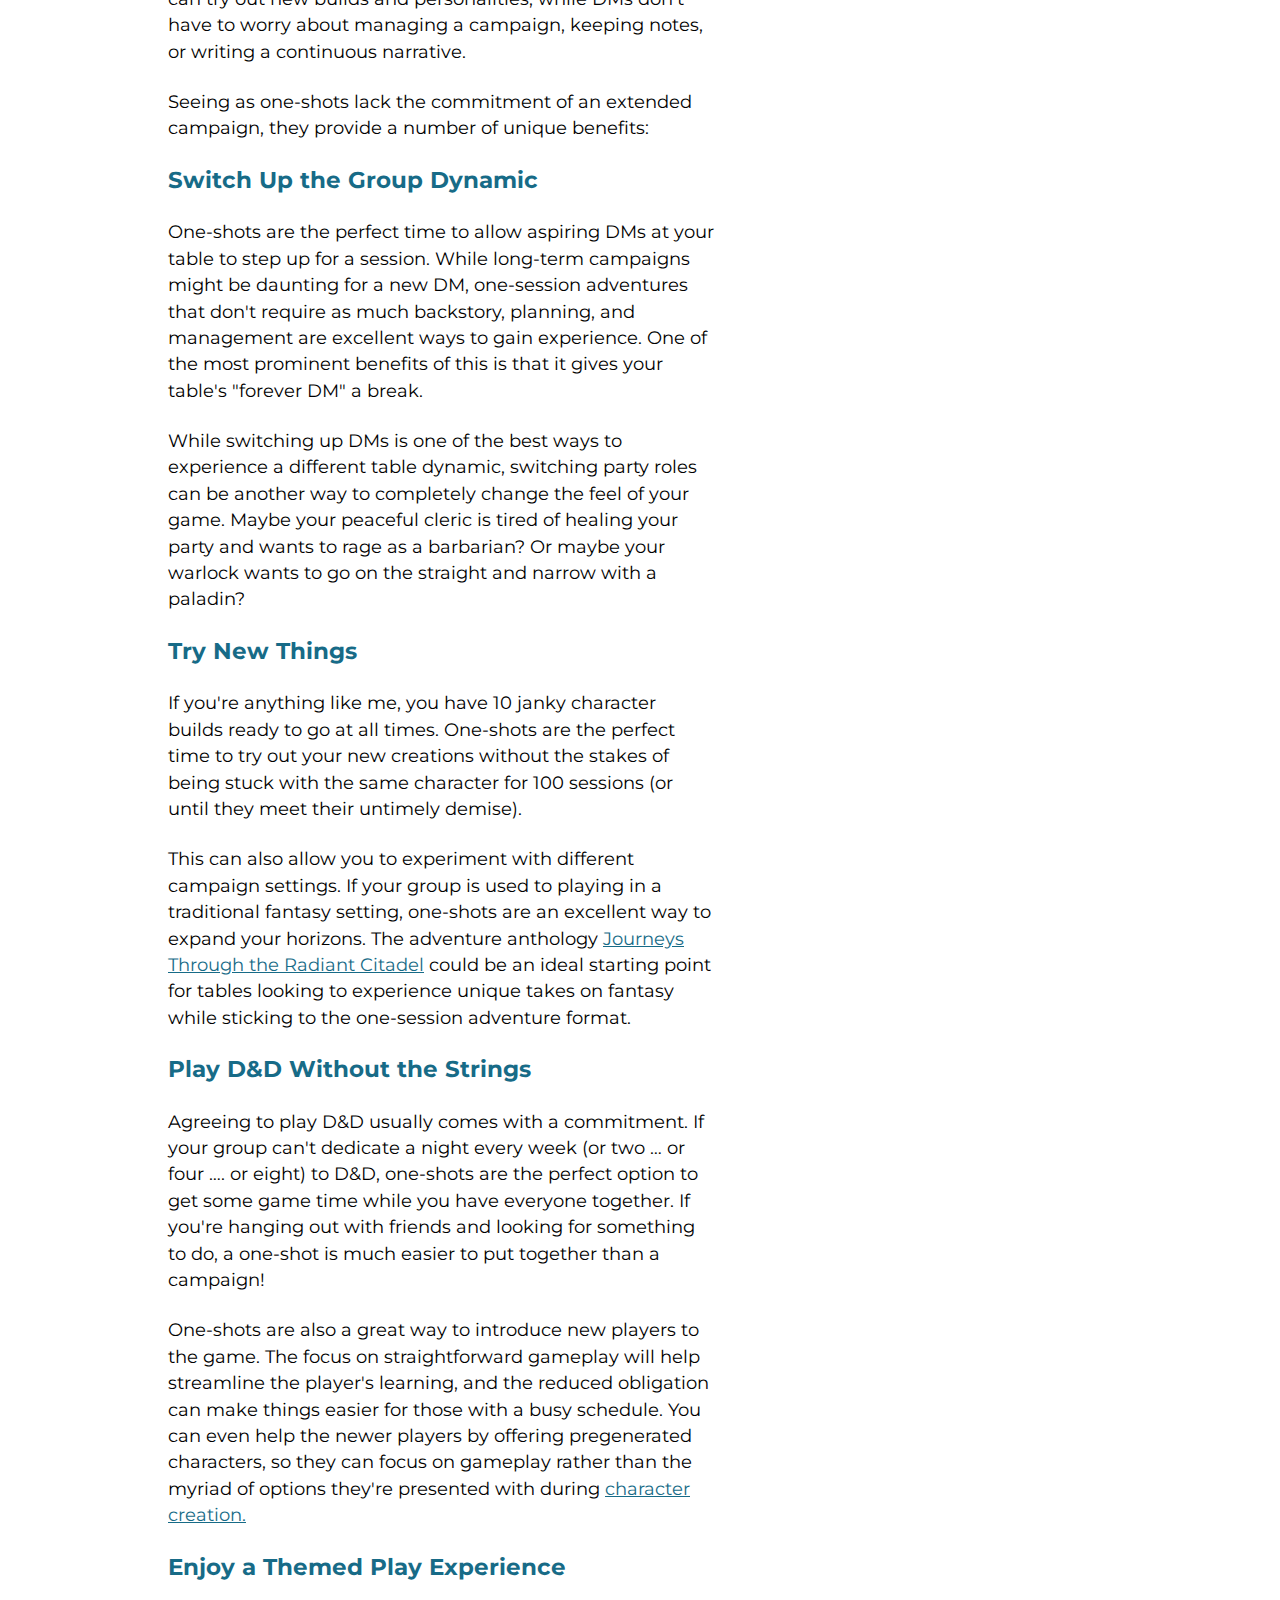
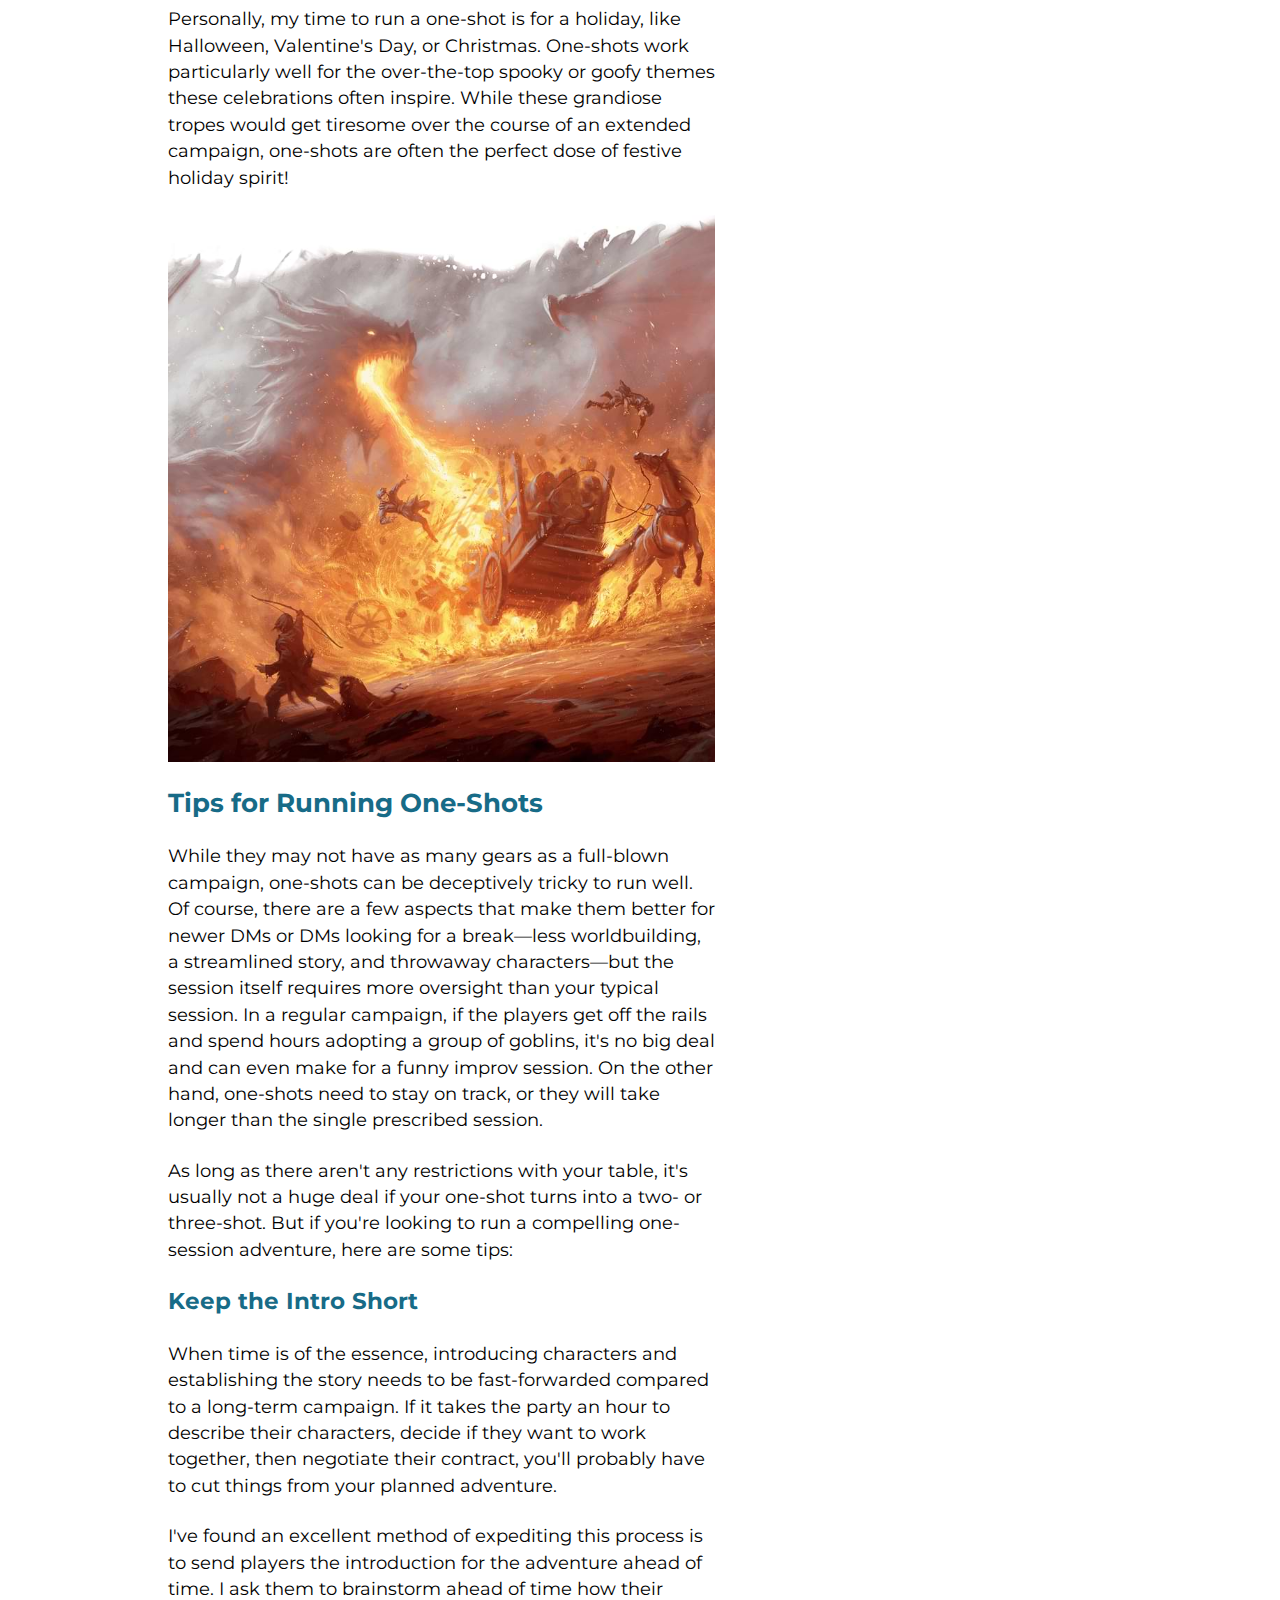
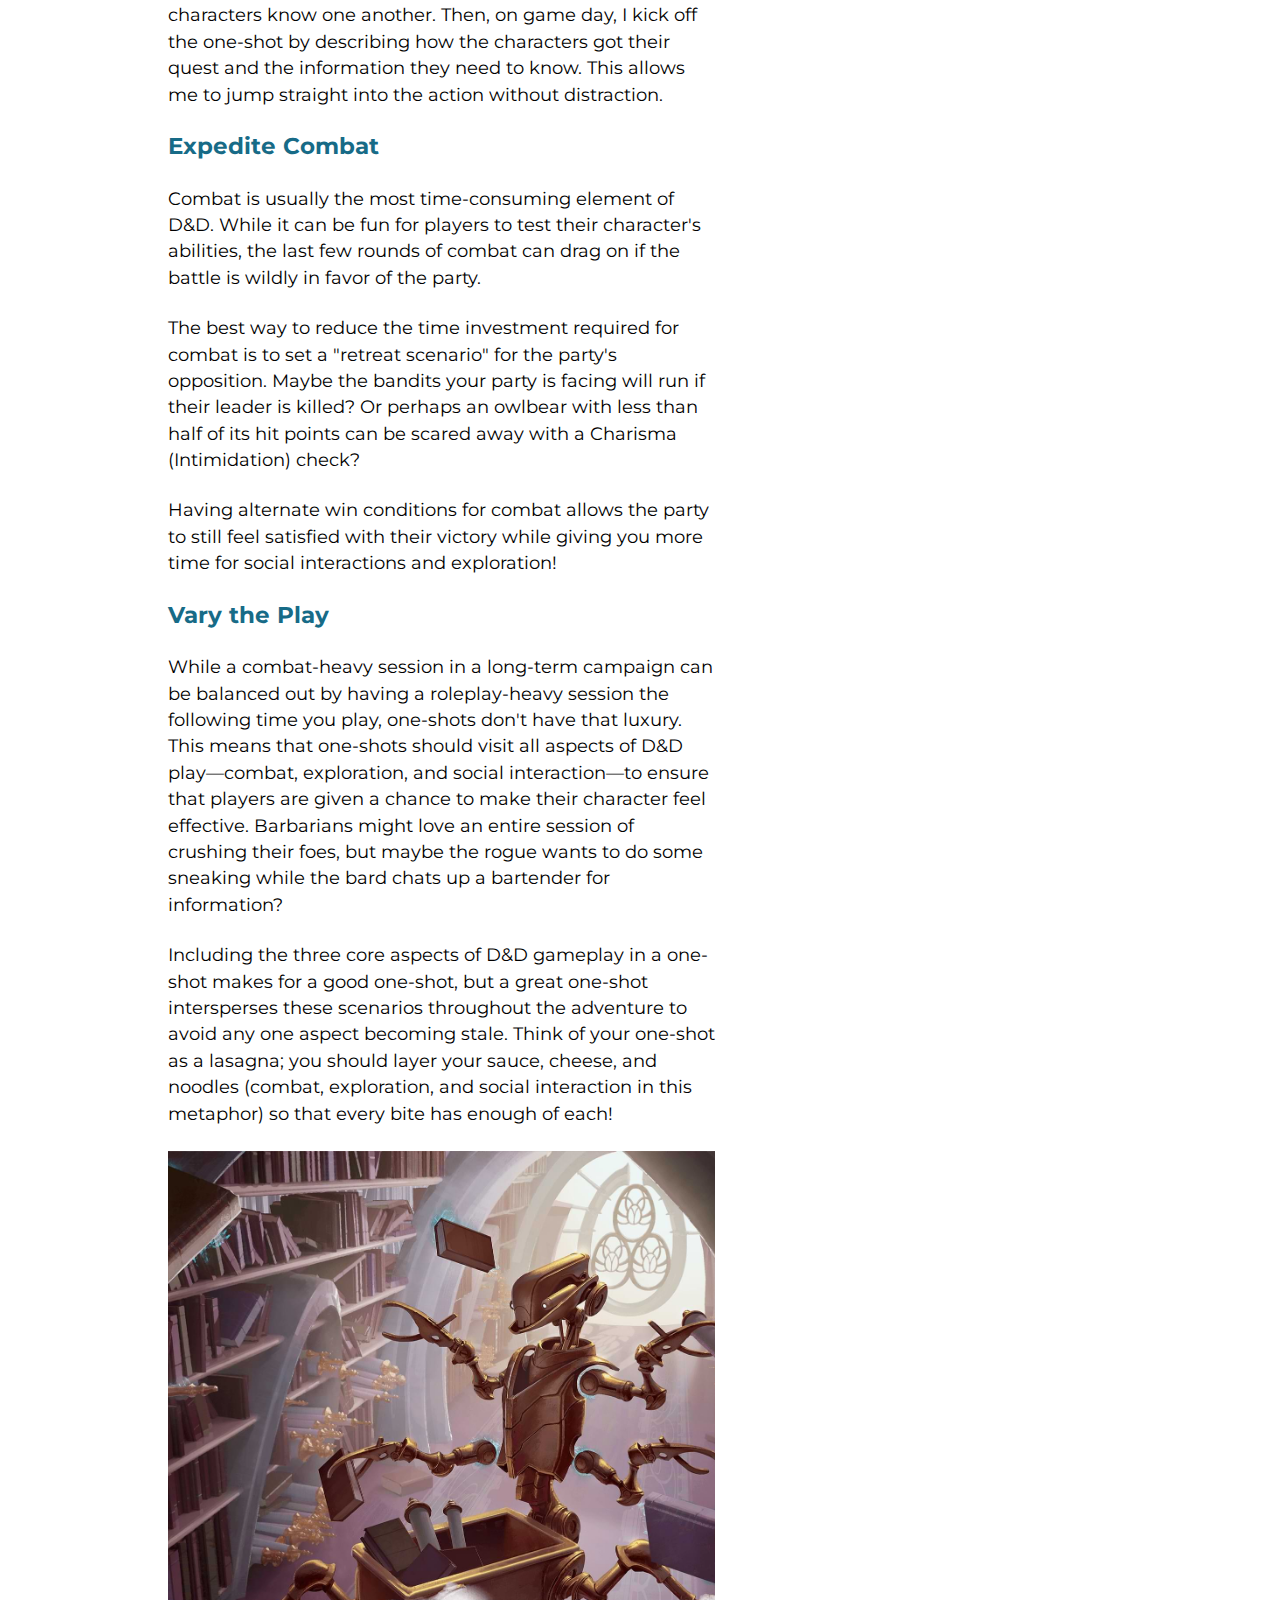
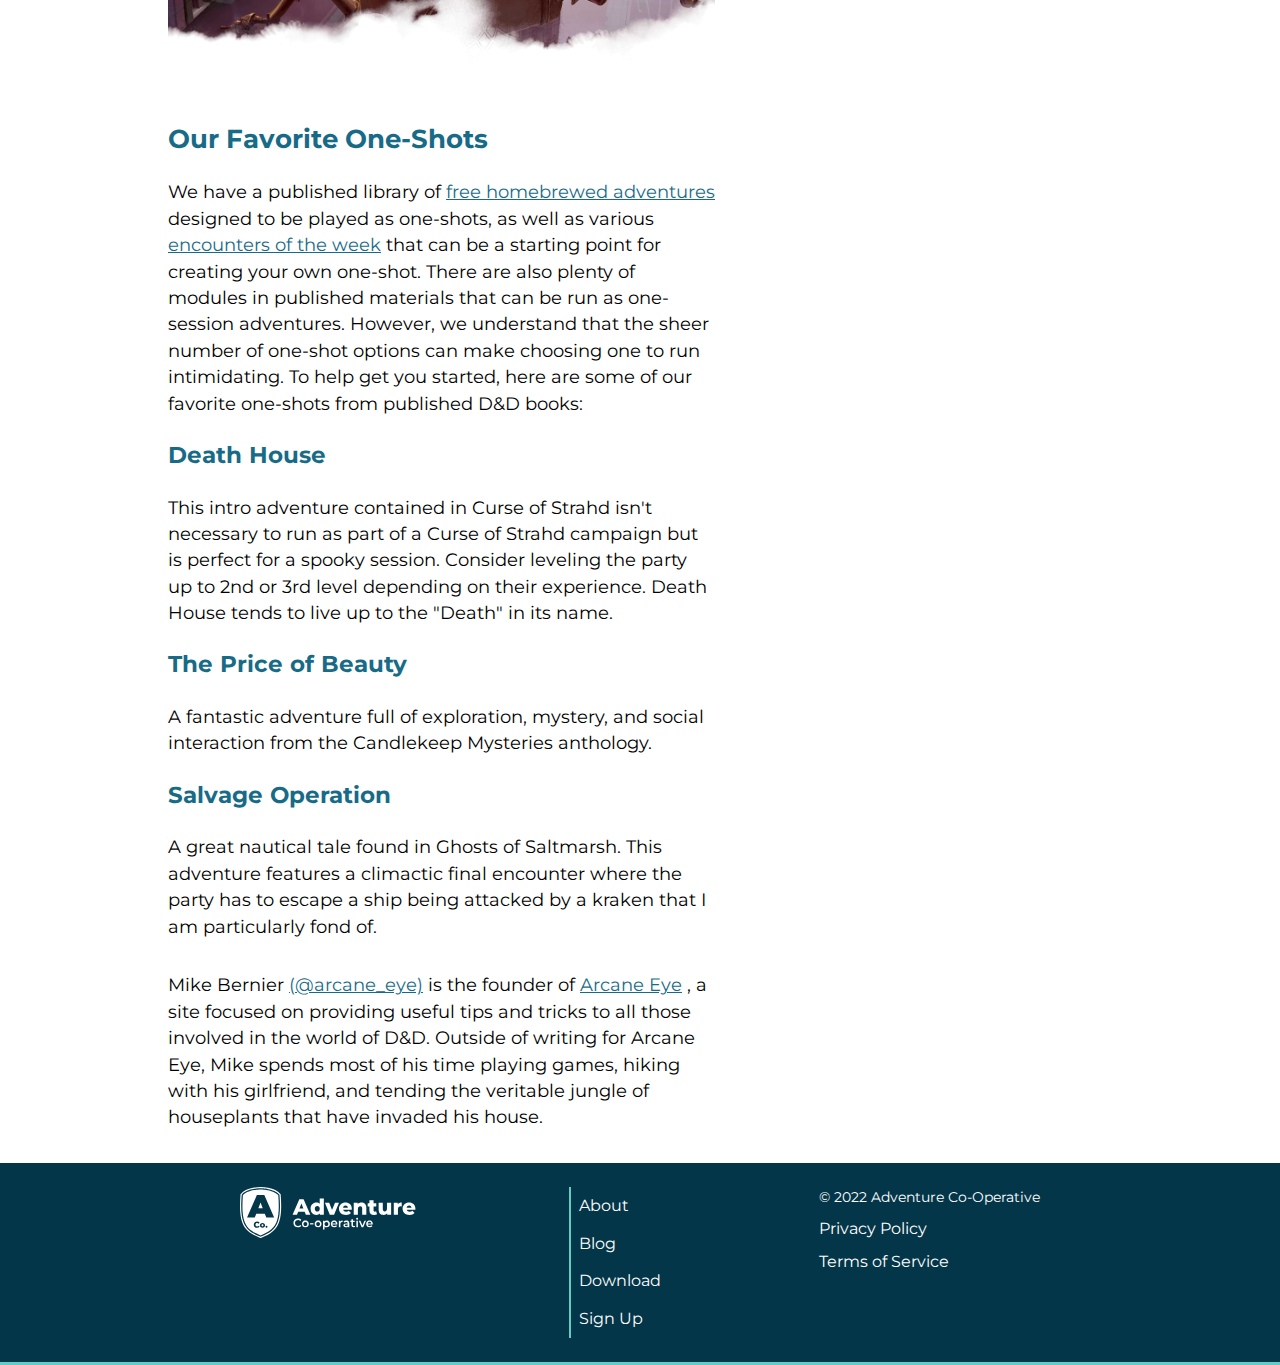
==== commit 0f5d731b: "updated styling" ====
--- a/blog-post.html
+++ b/blog-post.html
@@ -14,7 +14,7 @@
     <!-- HEADER -->
     <header class="header">
       <div class="container">
-        <a href="/" class="header__logo">
+        <a href="index.html" class="header__logo">
           <img src="images/logo-ac.svg" alt="Adventure Co. logo" />
         </a>
 
@@ -27,7 +27,7 @@
           </ul>
         </nav>
 
-        <nav class="header--nav-mobile">
+        <nav class="header--nav-sidebar">
           <ul class="header--nav__list">
             <li><a href="#" class="nav__link">About</a></li>
             <li><a href="blog-post.html" class="nav__link">Blog</a></li>
@@ -44,50 +44,51 @@
       </div>
     </header>
 
+    <!-- BANNER -->
+
+    <section class="banner blog--banner">
+      <div class="container">
+        <h1 class="banner__title">
+          One-Shot Adventures: What They Are, Why We Love Them, and
+          Recommendations
+        </h1>
+
+        <p class="banner__text">
+          By Mike Bernier | Original article from
+          <a
+            class="banner__link"
+            href="https://www.dndbeyond.com/posts/1300-one-shot-adventures-what-they-are-why-we-love-them"
+            target="_blank"
+          >
+            DnDBeyond
+          </a>
+        </p>
+
+        <div class="banner__tags">
+          <ol>
+            <li>
+              <a
+                href="https://www.dndbeyond.com/tag/dungeon-master-tips"
+                target="_blank"
+                class="banner__link"
+                >Dungeon Master Tips</a
+              >
+            </li>
+            <li>
+              <a
+                href="https://www.dndbeyond.com/tag/dungeon-master-tips"
+                target="_blank"
+                class="banner__link"
+                >One-Shots</a
+              >
+            </li>
+          </ol>
+        </div>
+      </div>
+    </section>
+
     <!-- MAIN -->
     <main class="main">
-      <!-- BANNER -->
-      <section class="banner blog--banner">
-        <div class="container">
-          <h1 class="banner__title">
-            One-Shot Adventures: What They Are, Why We Love Them, and
-            Recommendations
-          </h1>
-
-          <p class="banner__text">
-            By Mike Bernier | Original article from
-            <a
-              class="banner__link"
-              href="https://www.dndbeyond.com/posts/1300-one-shot-adventures-what-they-are-why-we-love-them"
-              target="_blank"
-            >
-              DnDBeyond
-            </a>
-          </p>
-
-          <div class="banner__tags">
-            <ol>
-              <li>
-                <a
-                  href="https://www.dndbeyond.com/tag/dungeon-master-tips"
-                  target="_blank"
-                  class="banner__link"
-                  >Dungeon Master Tips</a
-                >
-              </li>
-              <li>
-                <a
-                  href="https://www.dndbeyond.com/tag/dungeon-master-tips"
-                  target="_blank"
-                  class="banner__link"
-                  >One-Shots</a
-                >
-              </li>
-            </ol>
-          </div>
-        </div>
-      </section>
-
       <!-- ARTICLE BODY -->
       <section class="article--body">
         <div class="container grid">
@@ -482,7 +483,7 @@
     <!-- FOOTER -->
     <footer class="footer">
       <div class="container">
-        <a href="/" class="footer__logo">
+        <a href="index.html" class="footer__logo">
           <img src="images/logo-ac.svg" alt="Adventure Co. logo" />
         </a>
 
--- a/css/main.css
+++ b/css/main.css
@@ -11,7 +11,6 @@
   --h3--font-size: 1.215rem;
   --text--font-size: 1rem;
   --small--font-size: 0.833rem;
-  --text-align: center;
   --card--shadow: 0 0.25rem 0.5rem #0002, 0 0.25rem 0.75rem #0002;
 }
 
@@ -114,7 +113,7 @@
   }
 }
 
-/* Containers */
+/* ----- CONTAINERS ----- */
 .container {
   width: min(65em, 100%);
   margin: 0 auto;
@@ -125,6 +124,8 @@
 ​.container--text {
   width: min(45em, 100%);
 }
+
+/* ----- BUTTON ----- */
 
 .btn {
   --btn-color: var(--accent-color, black);
@@ -146,6 +147,8 @@
   color: #000;
 }
 
+/* ----- TYPE HIERARCHY ----- */
+
 h1,
 h2,
 h3 {
@@ -153,8 +156,26 @@
   font-weight: 700;
 }
 
-/* INDEX STYLING */
-/* HEADER */
+h1 {
+  font-size: var(--h1--font-size);
+}
+
+h2 {
+  font-size: var(--h2--font-size);
+}
+
+h3 {
+  font-size: var(--h3--font-size);
+}
+
+p {
+  font-size: var(--text--font-size);
+}
+
+/* ----- INDEX PAGE STYLING ----- */
+
+/* ----- HEADER ----- */
+
 .header {
   --header--shadow: 0 0.255rem 0.25rem rgba(0, 0, 0, 0.075);
   position: sticky;
@@ -179,6 +200,8 @@
   width: 9em;
 }
 
+/* ----- NAV ----- */
+
 .nav--hidden {
   display: none;
 }
@@ -223,7 +246,9 @@
   text-decoration: none;
 }
 
-.header--nav-mobile {
+/* ----- NAV SIDEBAR (MOBILE & PAD VIEW ONLY) ----- */
+
+.header--nav-sidebar {
   position: fixed;
   left: 0;
   top: 0;
@@ -240,6 +265,8 @@
   transform-origin: center;
 }
 
+/* ----- NAV HAMBURGER MENU (MOBILE & PAD VIEW ONLY) ----- */
+
 .nav--hamburger-menu {
   display: flex;
   flex-direction: column;
@@ -255,12 +282,11 @@
   transition: all 0.5s ease-in-out;
 }
 
-/* END HEADER */
-
-/* BANNER */
+/* ----- BANNER ----- */
+
 .main--banner {
   background-image: linear-gradient(to bottom, #0008, #0008),
-    url(/images/hero-banner.jpg);
+    url(../images/hero-banner.jpg);
   background-position: center;
   background-size: cover;
 }
@@ -269,6 +295,7 @@
   --banner--height: 40vh;
   --banner--horizontal--alignment: center;
   --banner--vertical--alignment: center;
+  --text-align: center;
 }
 
 .banner .container {
@@ -281,19 +308,18 @@
 
 .banner__title {
   text-align: var(--text-align);
-  font-size: var(--h1--font-size);
   color: var(--accent-color);
 }
 
 .banner__text {
   color: #fff;
-  font-size: var(--text--font-size);
   text-align: var(--text-align);
 }
-/* END BANNER */
-
-/* INDEX MAIN */
-/* CARD GROUP */
+
+/* ----- MAIN ----- */
+
+/* ----- CARD GROUP ----- */
+
 .card--group {
   background-color: var(--dominant-color);
   padding: 1.5rem 0;
@@ -344,7 +370,6 @@
 
 .card__title {
   color: var(--secondary-color);
-  font-size: var(--h3--font-size);
   margin: 1.5rem 0 0.5rem;
 }
 
@@ -355,9 +380,9 @@
 .card :where(.card__title, .card__text) {
   text-align: center;
 }
-/* END CARD GROUP */
-
-/* ABOUT */
+
+/* ----- ABOUT ----- */
+
 .about .container--grid {
   padding-top: 1rem;
   padding-bottom: 1rem;
@@ -374,23 +399,21 @@
 }
 
 .about__title {
-  font-size: var(--h2--font-size);
   color: var(--secondary-color);
 }
 
 .about__text {
   color: #000;
 }
-/* END ABOUT */
-
-/* RECENT BLOG POSTS */
+
+/* ----- RECENT BLOG POSTS ----- */
+
 .recent--blog--posts {
   background-color: var(--accent-color);
   padding: 1.5rem 0;
 }
 
 .recent--blog--posts__title {
-  font-size: var(--h2--font-size);
   color: var(--secondary-color);
 }
 
@@ -419,7 +442,6 @@
 }
 
 .recent--blog--posts .post__title {
-  font-size: var(--h3--font-size);
   color: var(--secondary-color);
   flex: 1;
 }
@@ -428,19 +450,18 @@
   margin: 0;
   color: #000;
 }
-/* END RECENT BLOG POSTS */
-/* END INDEX MAIN */
-
-/* BLOG POSTS PAGE STYLING */
-/* BLOG MAIN */
+
+/* ----- BLOG POST HTML STYLING ----- */
+
 main {
   container: sidebar / inline-size;
 }
 
-/* BANNER */
+/* ----- BANNER ----- */
+
 .blog--banner {
   background-image: linear-gradient(to bottom, #0009, #0000),
-    url(/images/blog-image-adventurers.jpg);
+    url(../images/blog-image-adventurers.jpg);
   background-position: bottom;
   background-size: cover;
   display: flex;
@@ -462,9 +483,9 @@
 .banner__tags a {
   font-size: var(--text--font-size);
 }
-/* END BANNER */
-
-/* ARTICLE BODY */
+
+/* ----- ARTICLE BODY ----- */
+
 .article--body .grid {
   margin-top: 2em;
   display: grid;
@@ -494,23 +515,24 @@
     align-self: start;
     grid-area: sidebar;
   }
-}
-
-.article--body :where(h2, h3) {
+
+  .related--blog--posts h3 {
+    font-size: 1.15rem;
+  }
+}
+
+.article--body :where(h2, h3, a) {
   color: var(--secondary-color);
 }
 
-.article--body :where(a) {
-  color: var(--accent-color);
-  cursor: pointer;
-}
-
-/* ARTICLE INTRO */
+/* ----- ARTICLE INTRO ----- */
+
 .article--intro {
   grid-area: intro;
 }
 
-/* ARTICLE CALL OUT */
+/* ----- ARTICLE CALL OUT ----- */
+
 .article--call-out {
   grid-area: callout;
 }
@@ -526,9 +548,9 @@
 .article--call-out p {
   margin: 0;
 }
-/* END ARTICLE CALL OUT */
-
-/* .ARTICLE CONTENT */
+
+/* ----- ARTICLE CONTENT ----- */
+
 .article--content {
   grid-area: content;
 }
@@ -545,17 +567,15 @@
 }
 
 .article--content a:hover {
-  color: var(--secondary-color);
-}
-/* END ARTICLE CONTENT */
-
-/* ARTICLE FOOTER */
+  color: var(--accent-color);
+}
+
+/* ----- ARTICLE FOOTER ----- */
 .article--footer {
   grid-area: footer;
 }
-/* ARTICLE FOOTER END */
-
-/* RELATED BLOG POSTS */
+
+/* ----- RELATED BLOG POSTS ----- */
 .related--blog--posts {
   margin: 0 0 1rem;
 }
@@ -584,9 +604,7 @@
 
 .related--post__link {
   text-decoration: none;
-
   font-weight: 500;
-  font-size: var(--h1--font-size);
 }
 
 .related--post a:hover :where(h3, p) {
@@ -594,7 +612,6 @@
 }
 
 .related--post h3 {
-  font-size: var(--text--font-size);
   color: var(--dominant-color);
   margin: 0;
 }
@@ -603,10 +620,9 @@
   color: #000;
   font-size: 1rem;
 }
-/* END RELATED BLOG POSTS */
-/* END MAIN */
-
-/* FOOTER */
+
+/* ----- FOOTER ----- */
+
 .footer {
   border-bottom: 0.225rem solid var(--accent-color);
   background-color: var(--dominant-color);
@@ -666,11 +682,12 @@
 .footer__notice small {
   font-size: var(--small--font-size);
 }
-/* END FOOTER */
-
-/* MEDIA QUERIES */
-/* MEDIA QUERY 45EM */
+
+/* ----- MEDIA QUERY 45EM ----- */
+
 @media only screen and (min-width: 45em) {
+  /* ----- TYPOGRAPHY ----- */
+
   h1 {
     --h1--font-size: 1.802rem;
   }
@@ -679,26 +696,28 @@
     --h2--font-size: 1.602rem;
   }
 
+  h3 {
+    --h3--font-size: 1.424rem;
+  }
+
   p {
-    --text--font-size: 1.125rem;
+    --text--font-size: 1.1rem;
   }
 
   small {
     --small--font-size: 0.889rem;
   }
 
-  /* BANNER 45EM */
+  /* ----- BANNER ----- */
+
   .banner {
     --banner--height: 55vh;
     --banner--horizontal--alignment: center;
     --banner--vertical--alignment: center;
   }
 
-  .banner__text {
-    --text--font-size: 1.15rem;
-  }
-
-  /* CARD-GROUP 45EM */
+  /* ----- CARD-GROUP ----- */
+
   .card--group {
     padding: 4rem 2.5rem;
   }
@@ -707,7 +726,8 @@
     grid-template-columns: repeat(2, 1fr);
   }
 
-  /* RECENT BLOG POSTS 45EM */
+  /* ----- RECENT BLOG POSTS -----*/
+
   .recent--blog--posts {
     padding: 4rem 2.5rem;
   }
@@ -721,9 +741,10 @@
   }
 }
 
-/* MEDIA QUERY 65EM */
+/* ----- MEDIA QUERY 65EM ----- */
 @media only screen and (min-width: 65em) {
-  /* HEADER 65EM*/
+  /* ----- HEADER ----- */
+
   .header .container {
     padding: 0;
   }
@@ -748,7 +769,8 @@
     display: none;
   }
 
-  /* BANNER 65EM*/
+  /* ----- BANNER ----- */
+
   .banner {
     --banner--height: 70vh;
     --banner--horizontal--alignment: flex-start;
@@ -758,7 +780,8 @@
     --text-align: left;
   }
 
-  /* CARD GROUP 65EM*/
+  /* ----- CARD GROUP ----- */
+
   .card--group .container--grid {
     grid-template-columns: repeat(3, 1fr);
 
@@ -766,7 +789,8 @@
     padding-bottom: 7rem;
   }
 
-  /* ABOUT 65EM*/
+  /* ----- ABOUT ----- */
+
   .about .container--grid {
     grid-template-columns: repeat(2, 1fr);
     padding-top: 7rem;
@@ -777,7 +801,8 @@
     margin: auto;
   }
 
-  /* RECENT BLOG POSTS 65EM*/
+  /* ----- RECENT BLOG POSTS ----- */
+
   .recent--blog--posts {
     padding: 6rem 4.5rem;
   }
@@ -823,8 +848,10 @@
     align-items: flex-start;
   }
 
-  /* BLOG POSTS  */
-  /* BANNER */
+  /* ----- BLOG POSTS ----- */
+
+  /* ----- BANNER ----- */
+
   .blog--banner .banner__title {
     width: 17em;
   }
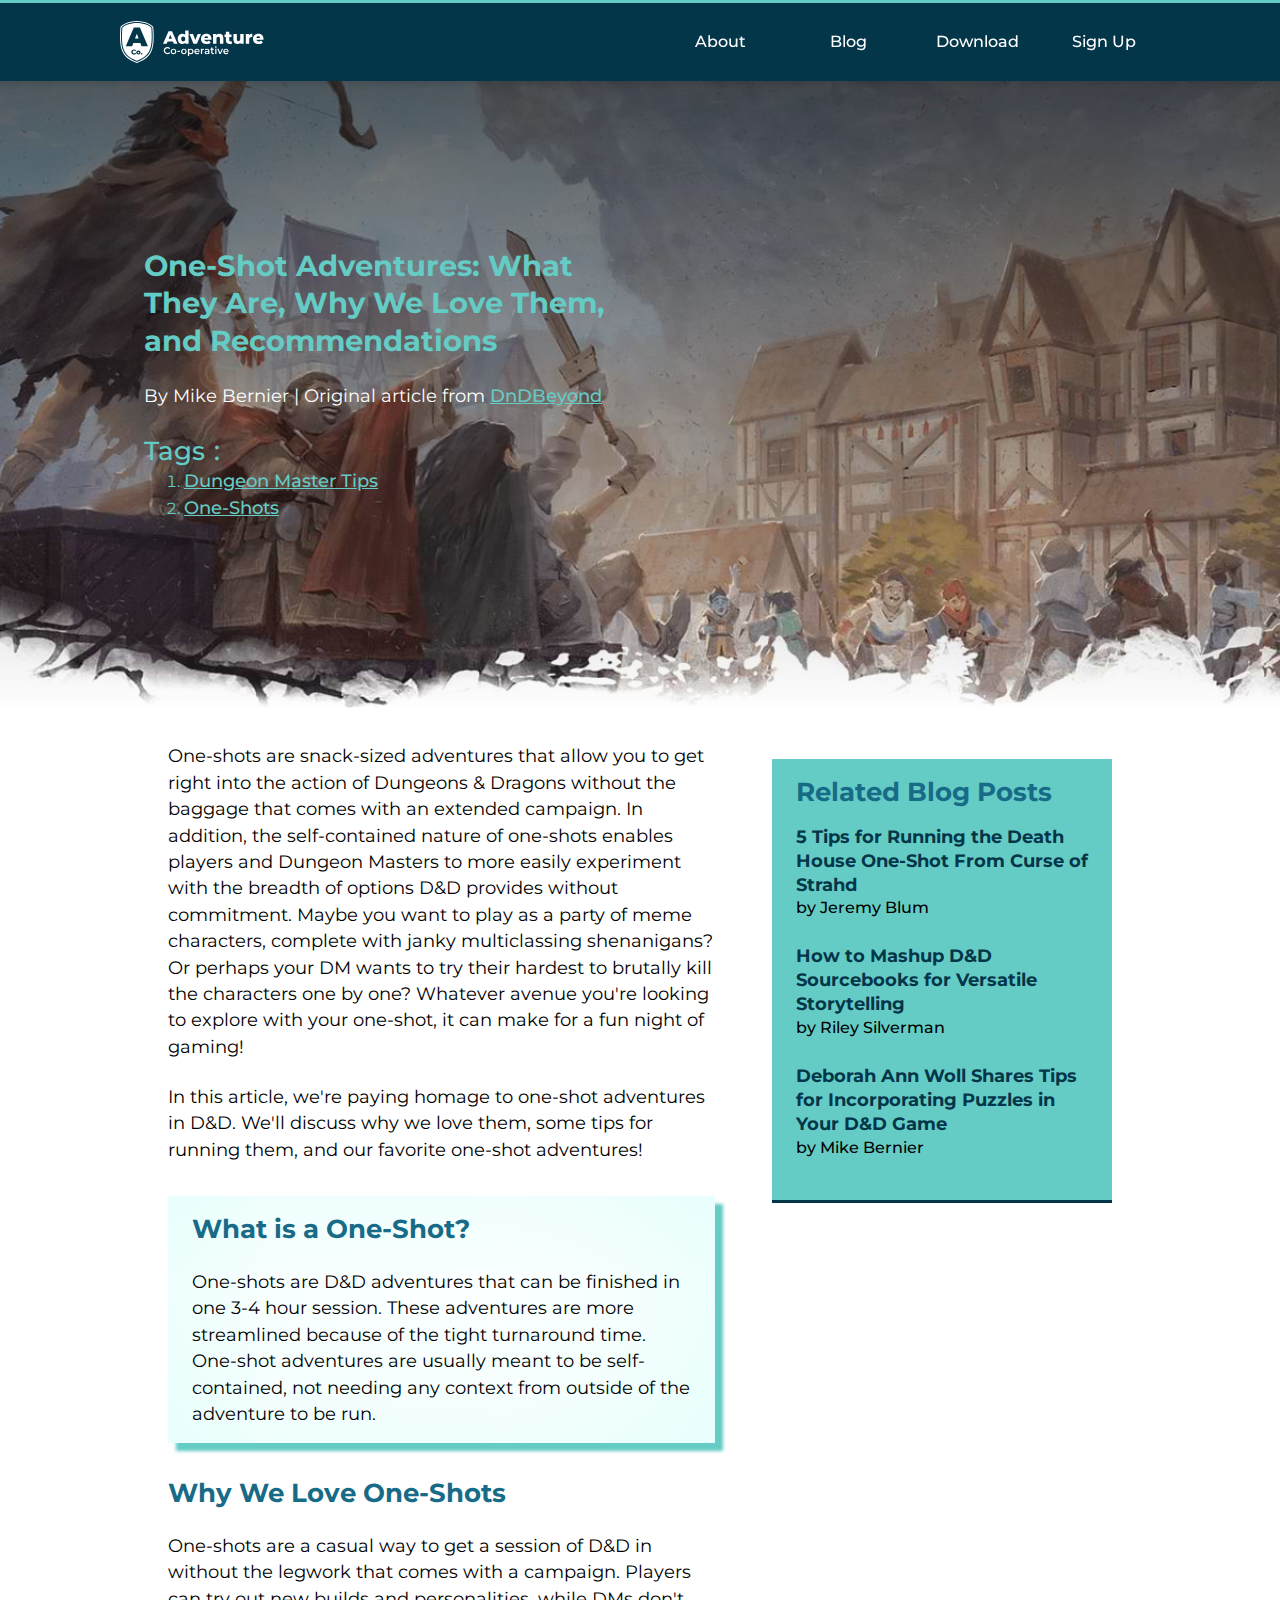
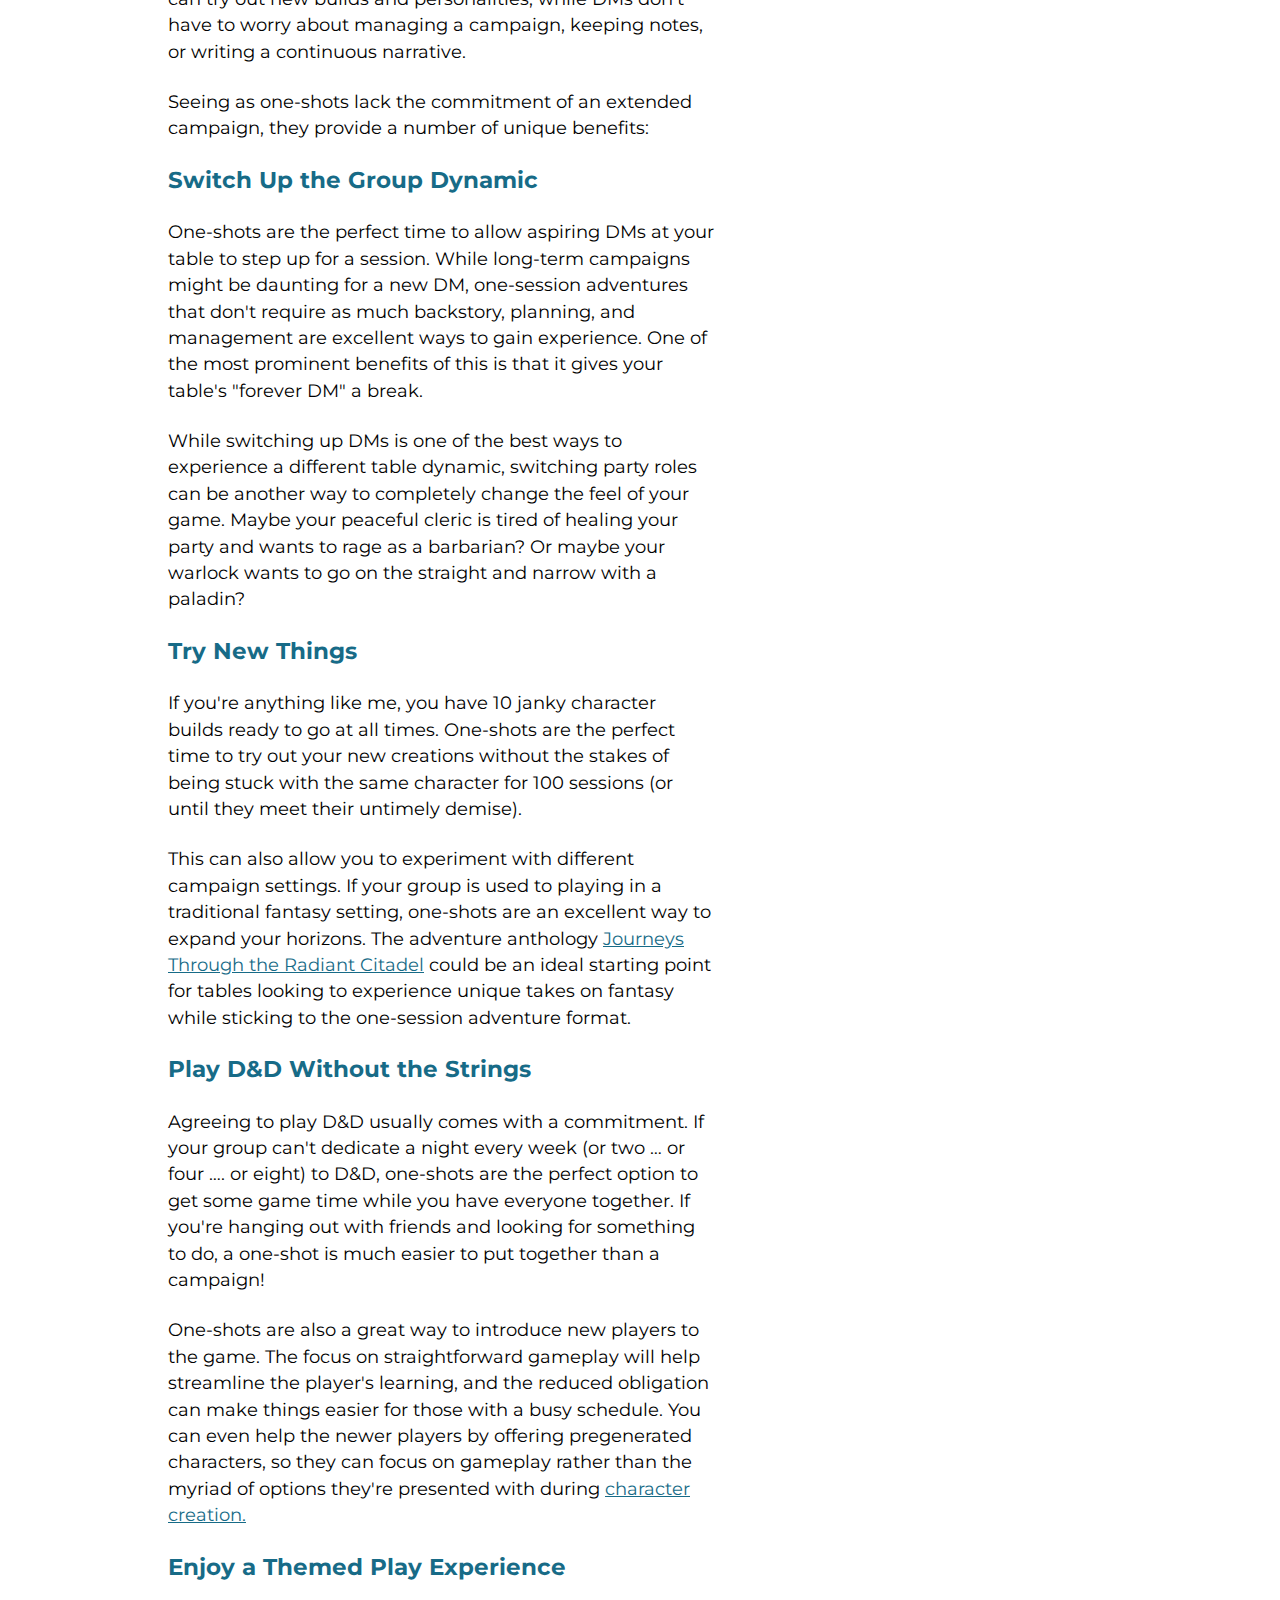
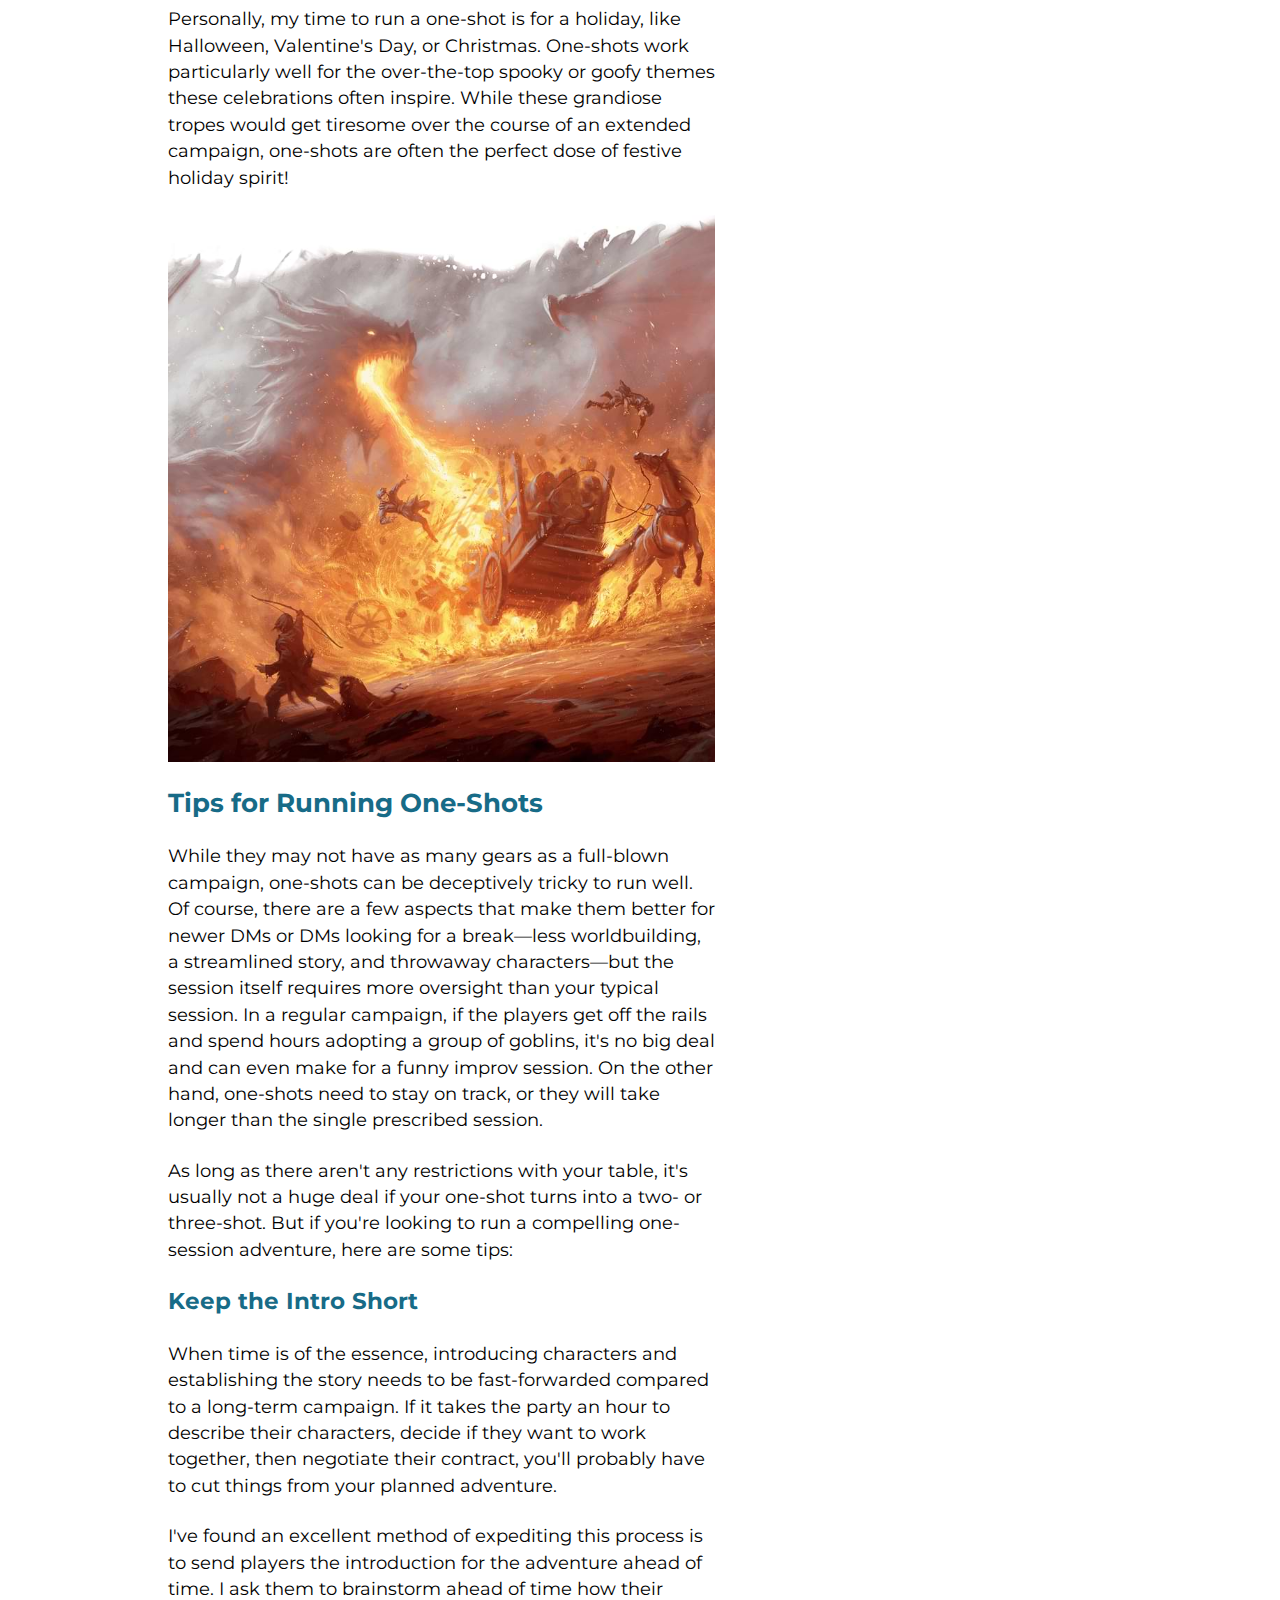
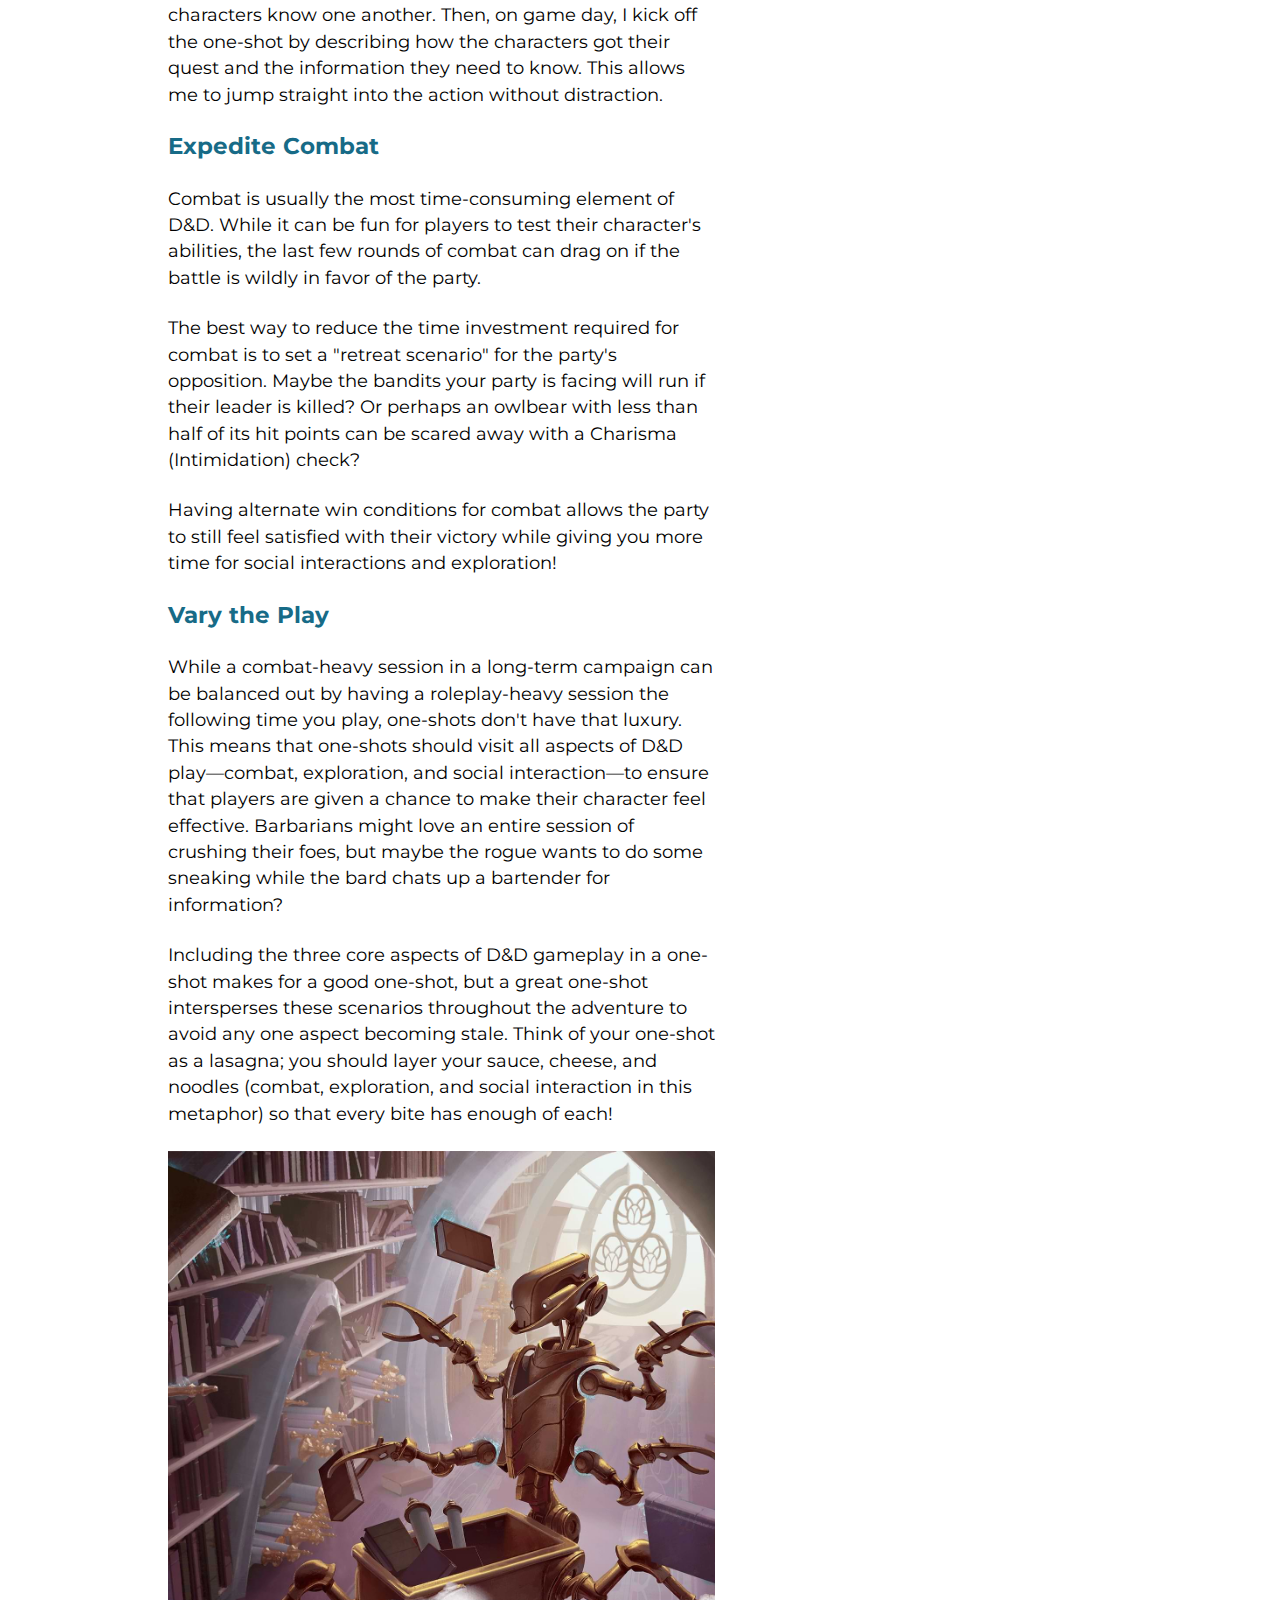
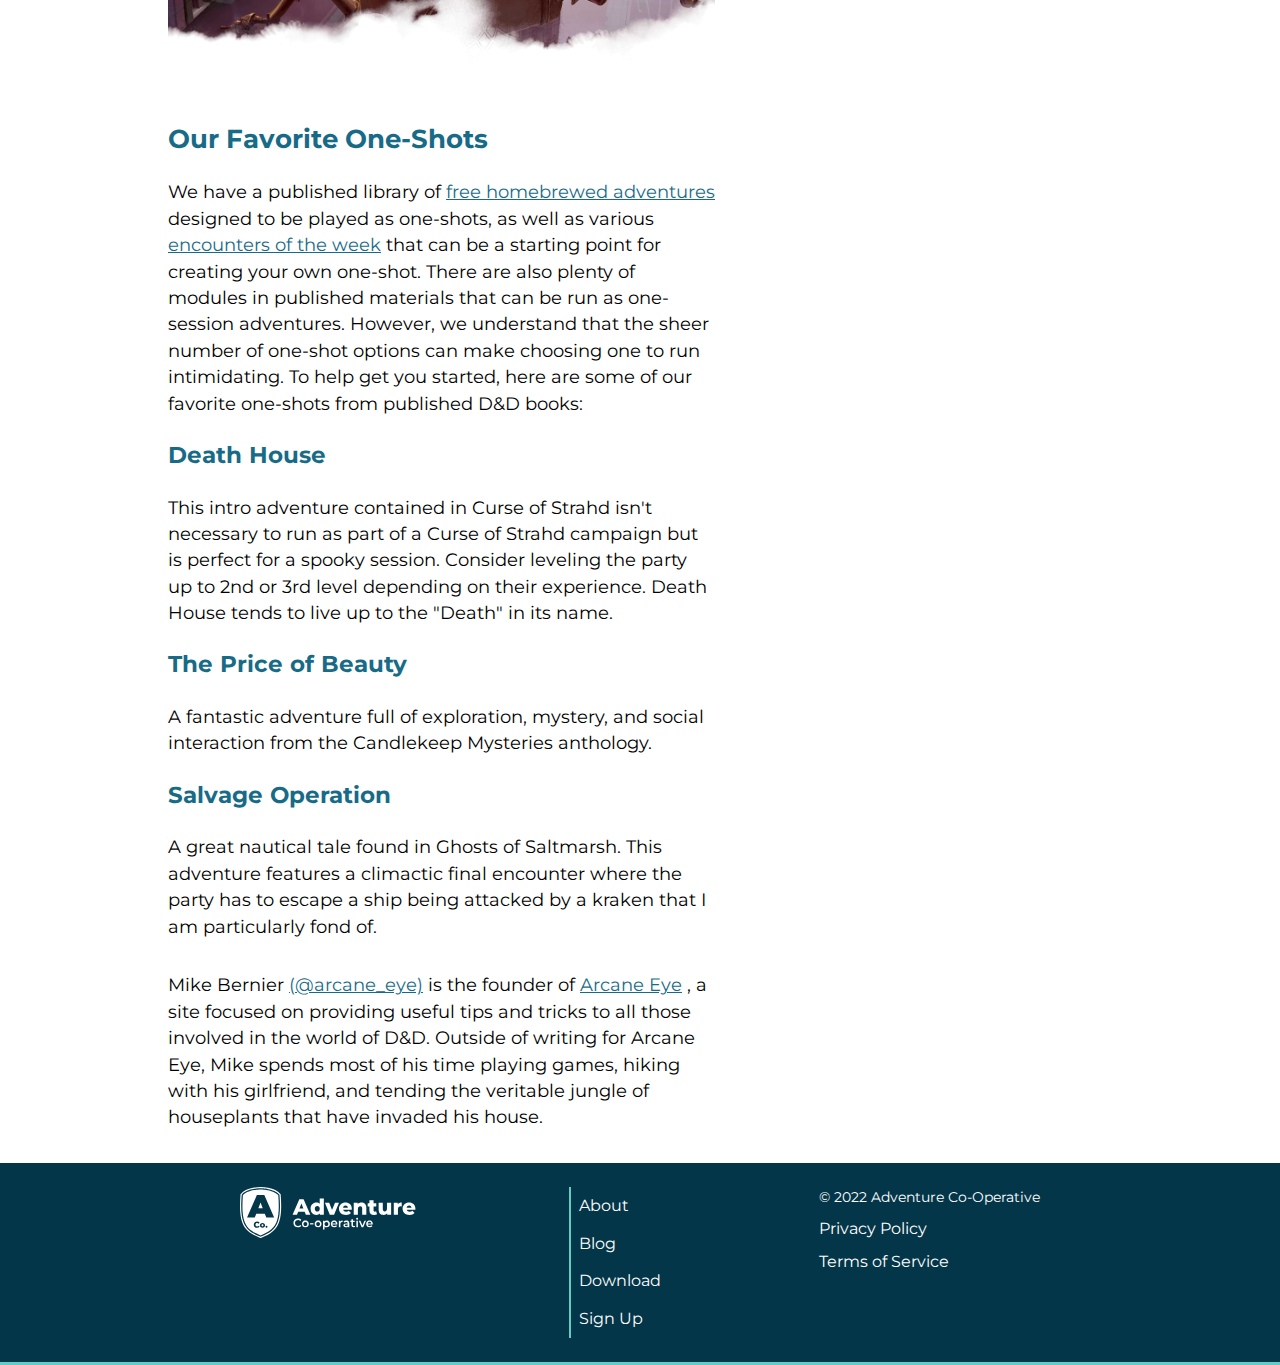
==== commit ffdfeae9: "updated styling" ====
--- a/blog-post.html
+++ b/blog-post.html
@@ -65,6 +65,7 @@
         </p>
 
         <div class="banner__tags">
+          <h2>Tags :</h2>
           <ol>
             <li>
               <a
--- a/css/main.css
+++ b/css/main.css
@@ -408,16 +408,16 @@
 
 /* ----- RECENT BLOG POSTS ----- */
 
-.recent--blog--posts {
+.recent--blog-posts {
   background-color: var(--accent-color);
   padding: 1.5rem 0;
 }
 
-.recent--blog--posts__title {
+.recent--blog-posts__title {
   color: var(--secondary-color);
 }
 
-.recent--blog--posts .container--grid {
+.recent--blog-posts .container--grid {
   display: grid;
   grid-template-columns: repeat(1, 1fr);
   gap: 1rem;
@@ -427,7 +427,7 @@
   text-decoration: none;
 }
 
-.recent--blog--posts .post {
+.recent--blog-posts .post {
   border-radius: 0.425em;
   padding: 1rem 0.555rem;
   background-color: #fff;
@@ -437,16 +437,16 @@
   box-shadow: var(--card--shadow);
 }
 
-.recent--blog--posts .post:hover {
+.recent--blog-posts .post:hover {
   translate: 0 -0.5rem;
 }
 
-.recent--blog--posts .post__title {
+.recent--blog-posts .post__title {
   color: var(--secondary-color);
   flex: 1;
 }
 
-.recent--blog--posts .post__text {
+.recent--blog-posts .post__text {
   margin: 0;
   color: #000;
 }
@@ -476,8 +476,16 @@
   color: var(--accent-color-light);
 }
 
-ol {
+.banner__tags {
+  display: flex;
+  flex-direction: column;
   color: var(--accent-color);
+}
+
+.banner__tags h2 {
+  margin: 0;
+  font-weight: 500;
+  word-spacing: 0.125rem;
 }
 
 .banner__tags a {
@@ -728,15 +736,15 @@
 
   /* ----- RECENT BLOG POSTS -----*/
 
-  .recent--blog--posts {
+  .recent--blog-posts {
     padding: 4rem 2.5rem;
   }
 
-  .recent--blog--posts .container--grid {
+  .recent--blog-posts .container--grid {
     grid-template-columns: repeat(2, 1fr);
   }
 
-  .recent--blog--posts__title {
+  .recent--blog-posts__title {
     grid-column: 1 / 3;
   }
 }
@@ -761,7 +769,7 @@
     display: block;
   }
 
-  .header--nav-mobile {
+  .header--nav-sidebar {
     display: none;
   }
 
@@ -803,15 +811,15 @@
 
   /* ----- RECENT BLOG POSTS ----- */
 
-  .recent--blog--posts {
+  .recent--blog-posts {
     padding: 6rem 4.5rem;
   }
 
-  .recent--blog--posts .container--grid {
+  .recent--blog-posts .container--grid {
     grid-template-columns: repeat(3, 1fr);
   }
 
-  .recent--blog--posts__title {
+  .recent--blog-posts__title {
     grid-column: 1 / 4;
   }
 
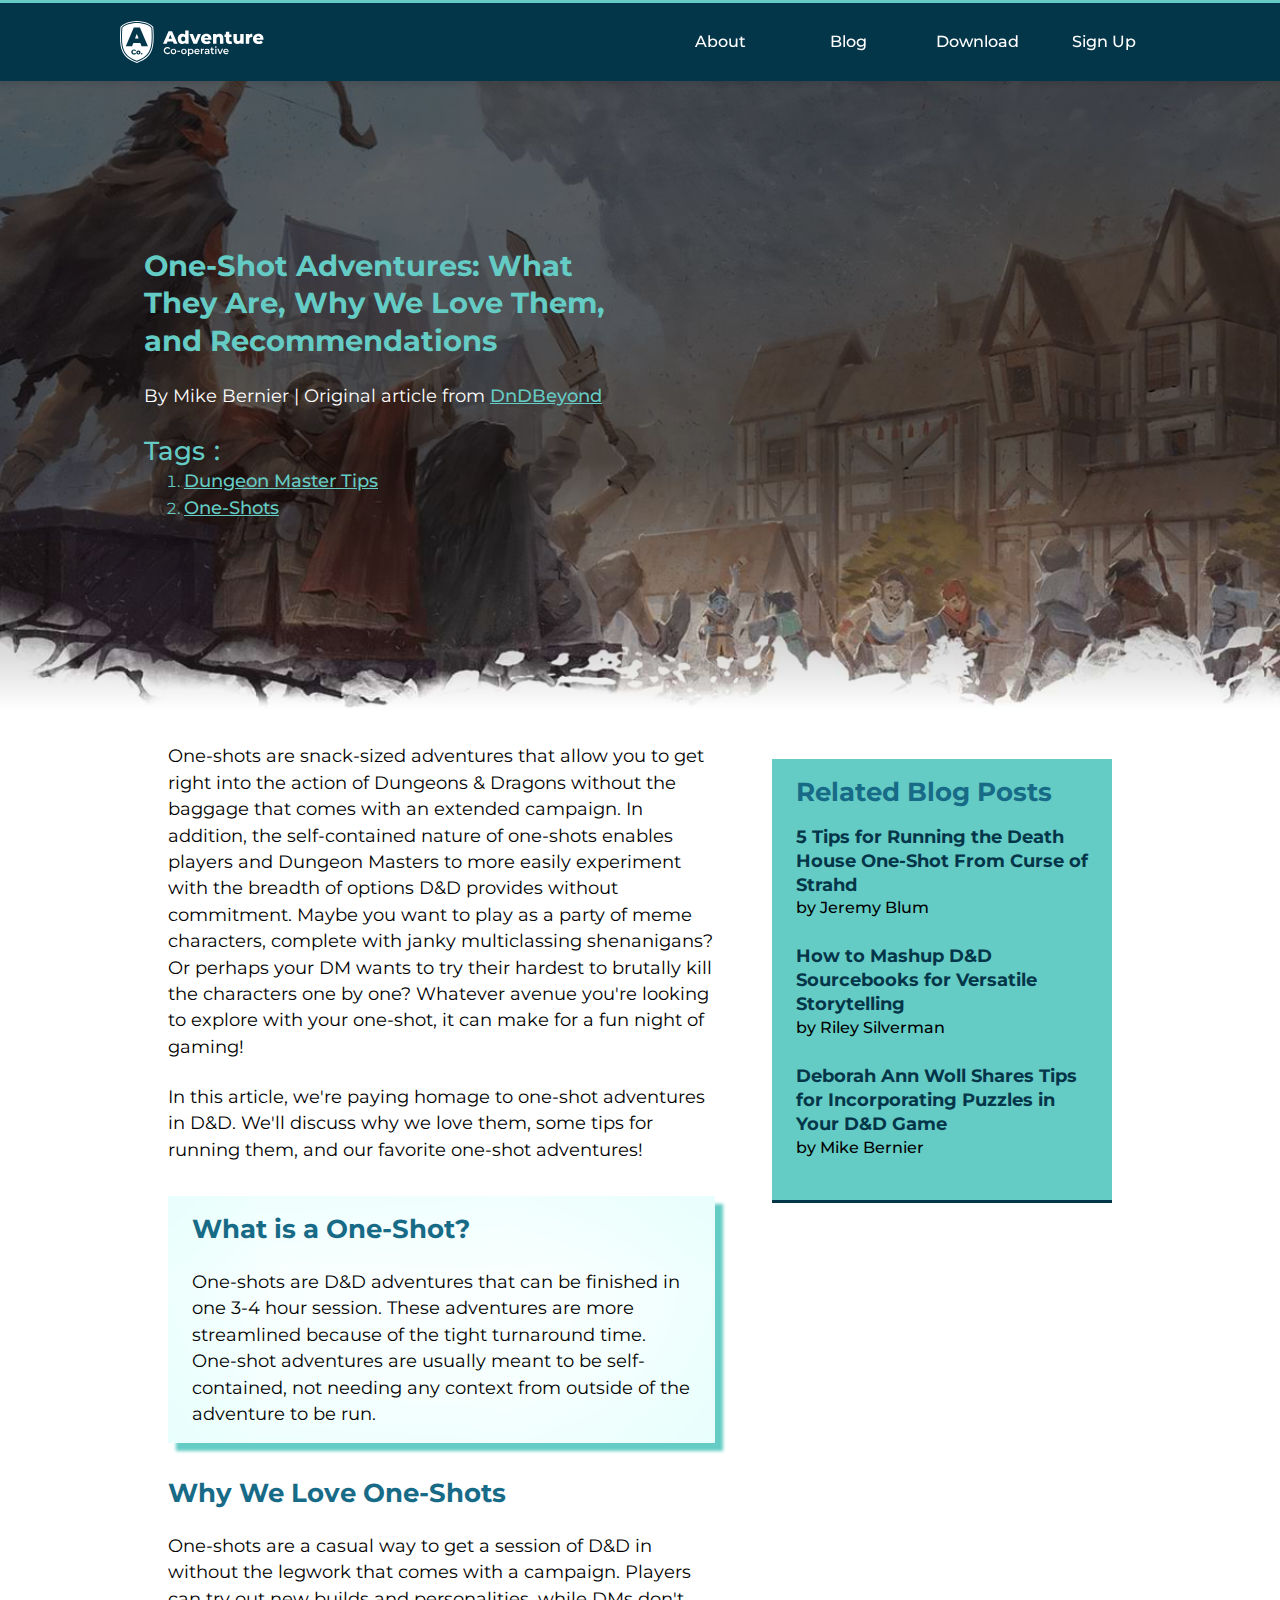
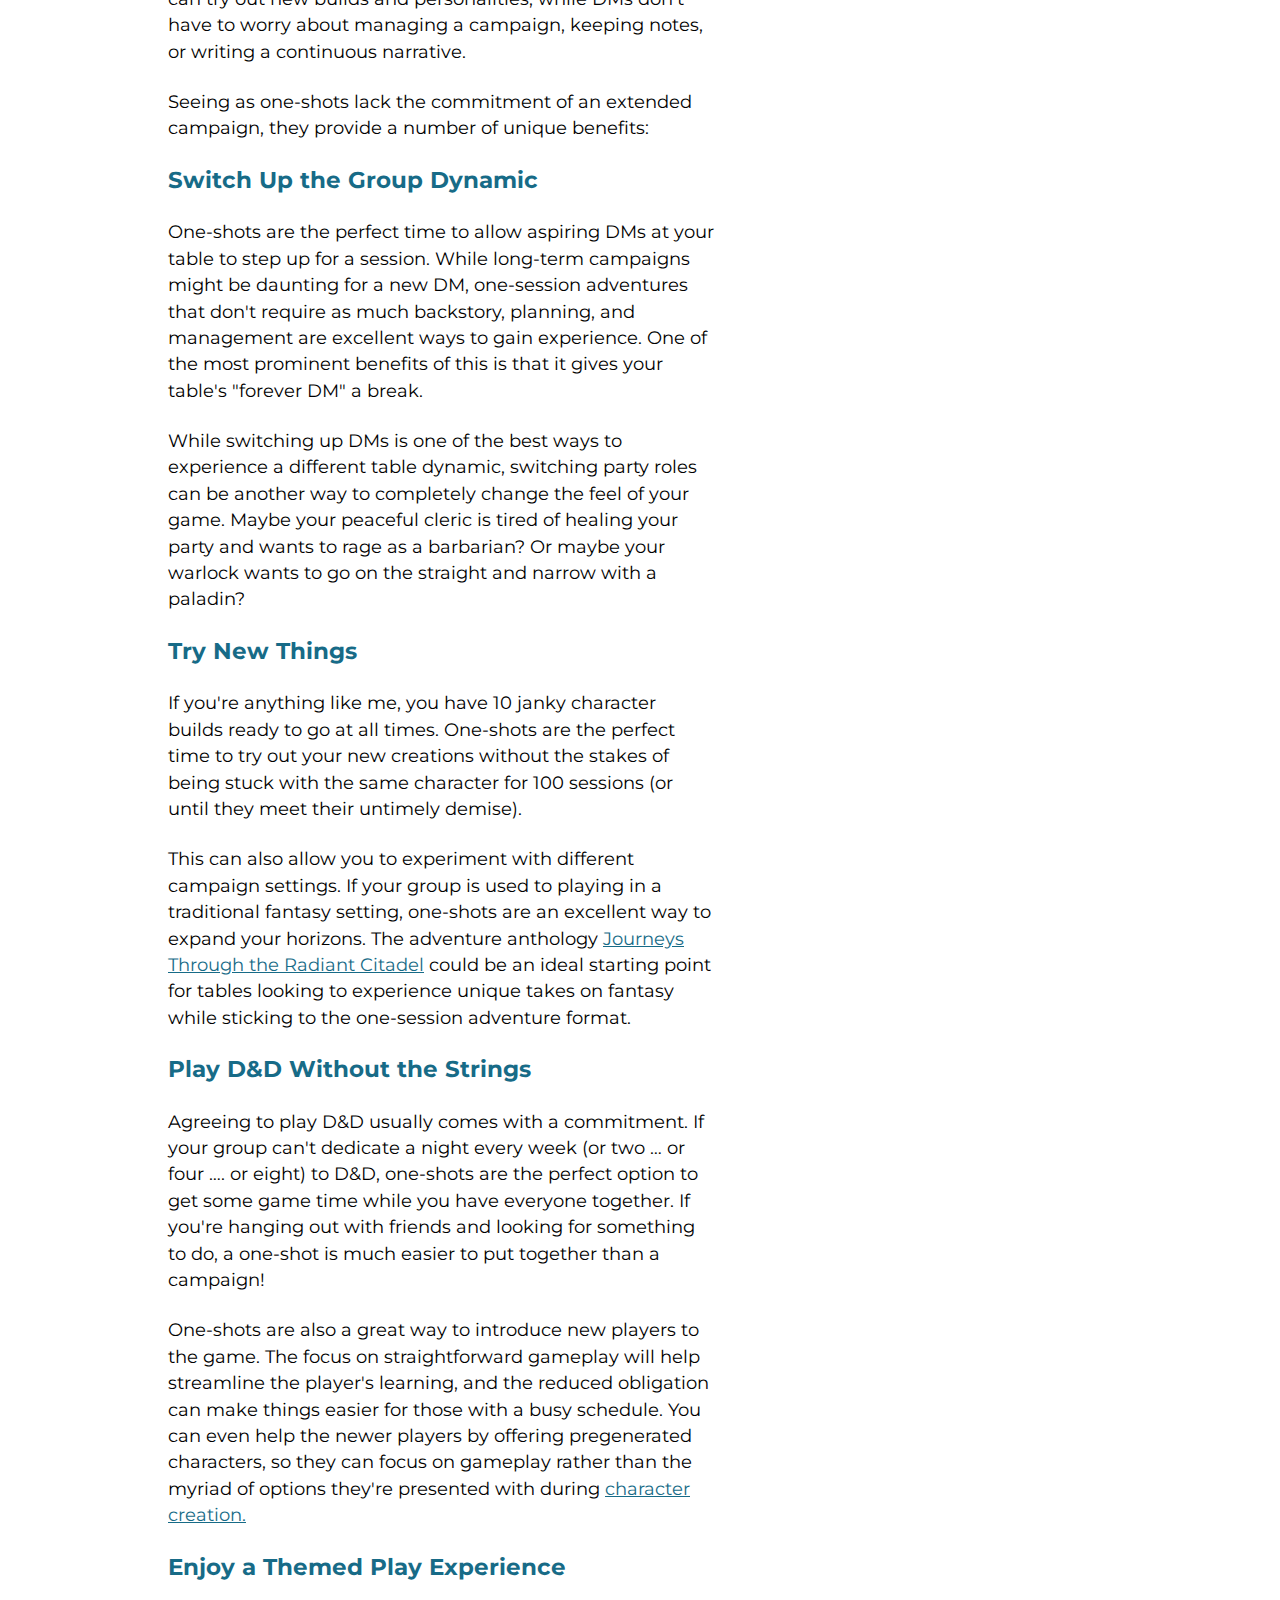
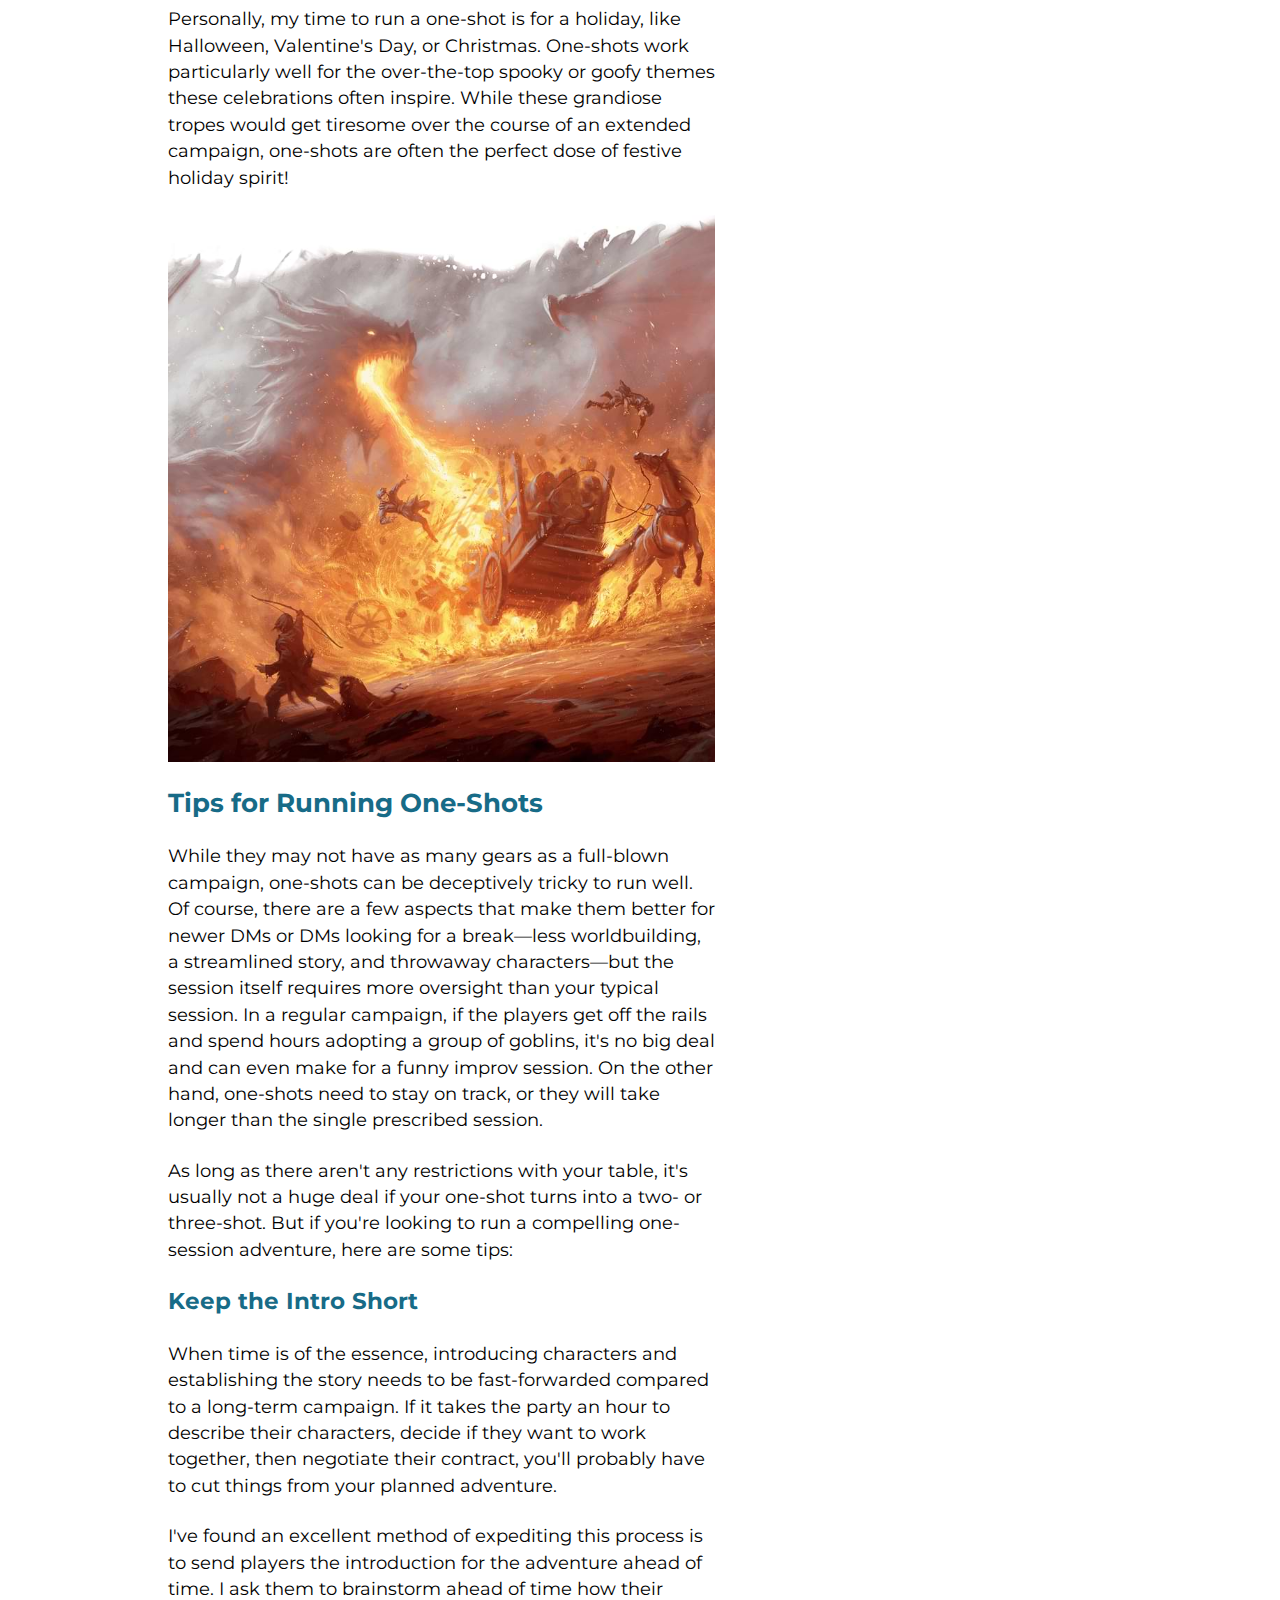
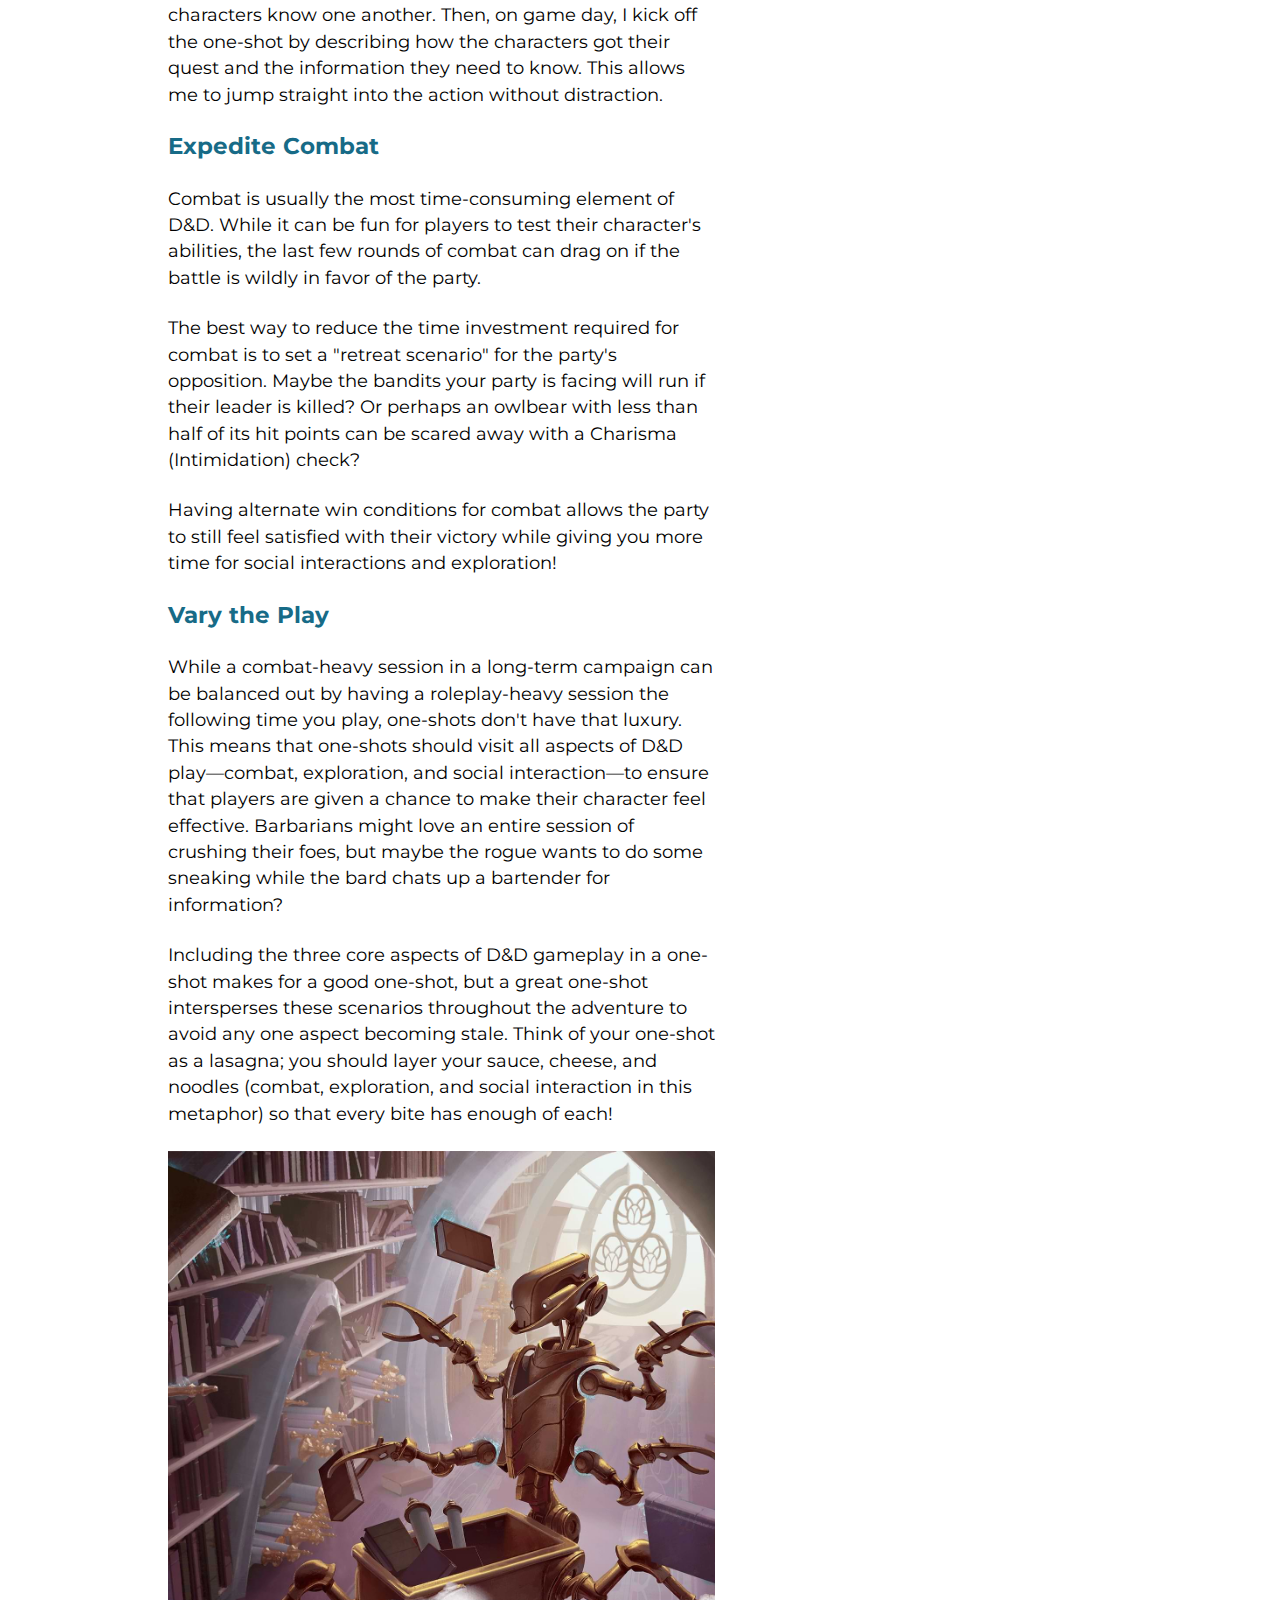
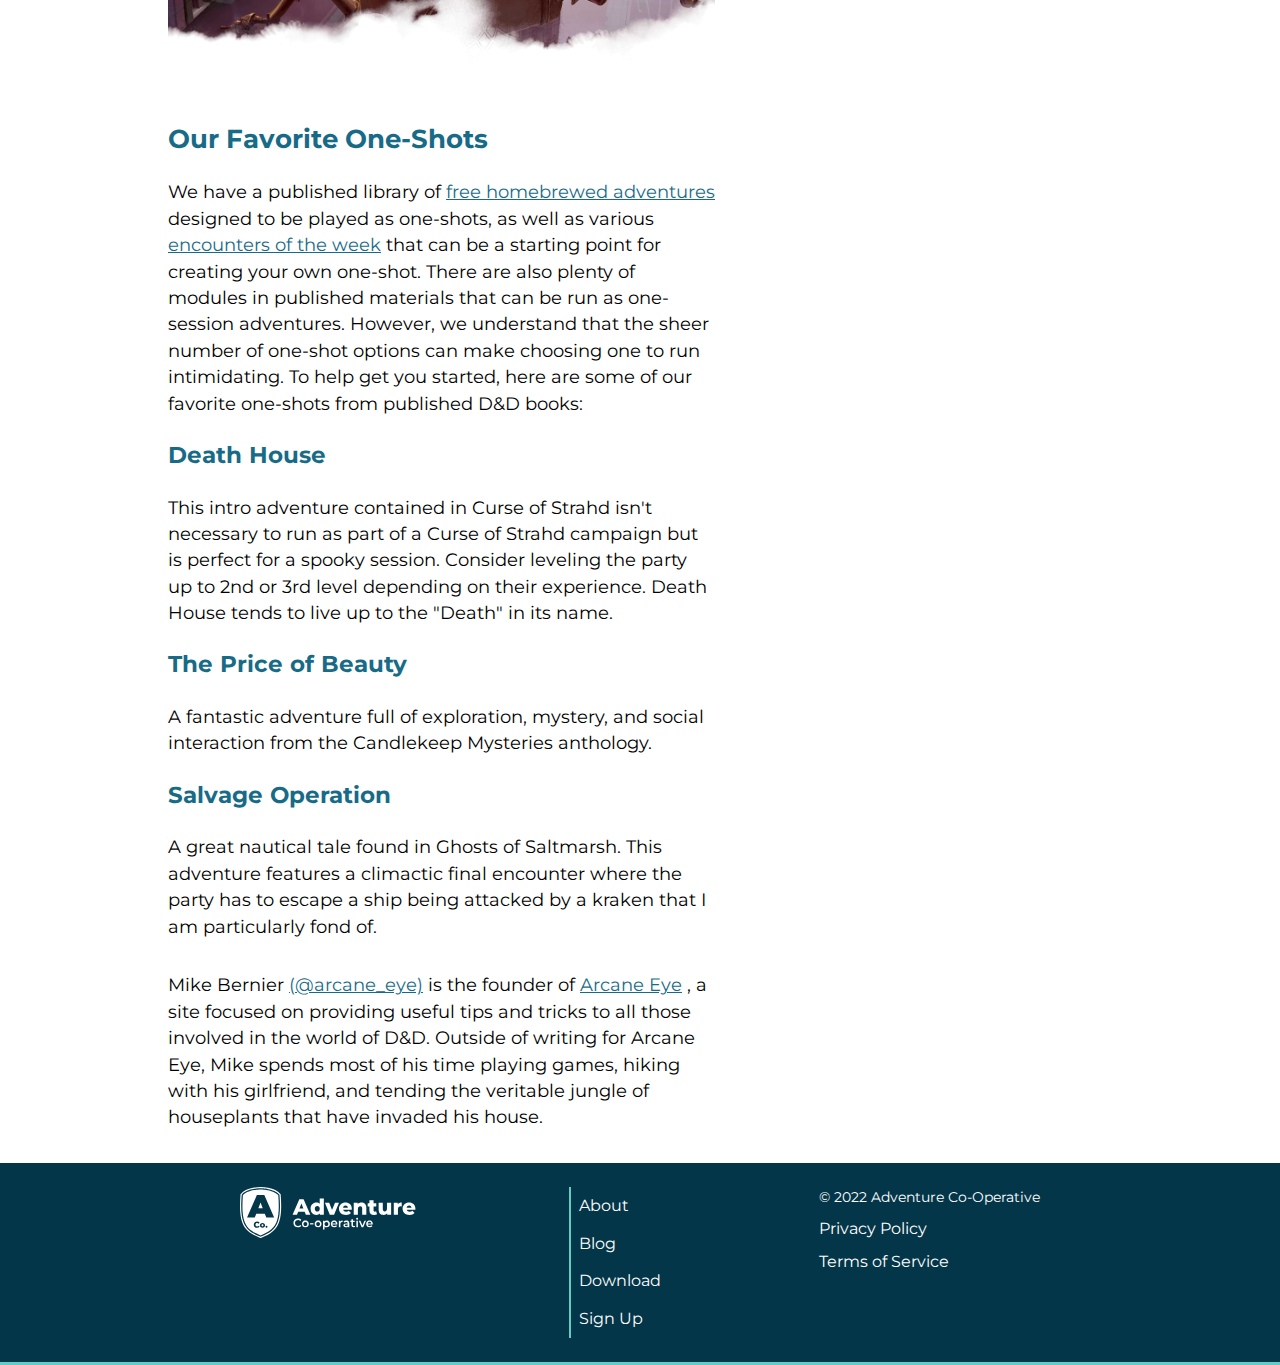
==== commit ec681cd4: "updated blog.html" ====
--- a/blog-post.html
+++ b/blog-post.html
@@ -11,7 +11,8 @@
     <title>Blog Post Page</title>
   </head>
   <body>
-    <!-- HEADER -->
+    <!----- HEADER ----->
+
     <header class="header">
       <div class="container">
         <a href="index.html" class="header__logo">
@@ -44,7 +45,7 @@
       </div>
     </header>
 
-    <!-- BANNER -->
+    <!----- BANNER ----->
 
     <section class="banner blog--banner">
       <div class="container">
@@ -88,12 +89,15 @@
       </div>
     </section>
 
-    <!-- MAIN -->
+    <!----- MAIN ----->
+
     <main class="main">
-      <!-- ARTICLE BODY -->
+      <!----- ARTICLE BODY ----->
+
       <section class="article--body">
         <div class="container grid">
-          <!-- ARTICLE INTRO -->
+          <!----- ARTICLE INTRO ----->
+
           <section class="article--intro">
             <div class="container">
               <p>
@@ -116,9 +120,9 @@
               </p>
             </div>
           </section>
-          <!-- END INTRO -->
-
-          <!-- CALL OUT -->
+
+          <!----- CALL OUT ----->
+
           <section class="article--call-out">
             <div class="container">
               <div class="article--call-out__content">
@@ -134,9 +138,9 @@
               </div>
             </div>
           </section>
-          <!-- END CALL OUT -->
-
-          <!-- ARTICLE CONTENT -->
+
+          <!----- ARTICLE CONTENT ----->
+
           <section class="article--content">
             <div class="container">
               <h2 class="article--content__title">Why We Love One-Shots</h2>
@@ -395,9 +399,9 @@
               </p>
             </div>
           </section>
-          <!-- END ARTICLE CONTENT -->
-
-          <!-- ARTICLE FOOTER -->
+
+          <!----- ARTICLE FOOTER ----->
+
           <section class="article--footer">
             <div class="container">
               <p>
@@ -474,14 +478,15 @@
               </div>
             </div>
           </section>
-          <!-- END RELATED BLOG POSTS -->
+          <!----- END RELATED BLOG POSTS ----->
         </div>
       </section>
-      <!-- END ARTICLE BODY -->
+      <!----- END ARTICLE BODY ----->
     </main>
-    <!-- END MAIN -->
-
-    <!-- FOOTER -->
+    <!----- END MAIN ----->
+
+    <!----- FOOTER ----->
+
     <footer class="footer">
       <div class="container">
         <a href="index.html" class="footer__logo">
--- a/css/main.css
+++ b/css/main.css
@@ -388,7 +388,9 @@
   padding-bottom: 1rem;
   display: grid;
   gap: 0.825rem;
-  grid-template-columns: repeat(1, 1fr);
+  grid-template-columns: 1fr;
+  align-items: center;
+  justify-content: center;
 }
 
 .about__image img {
@@ -453,14 +455,10 @@
 
 /* ----- BLOG POST HTML STYLING ----- */
 
-main {
-  container: sidebar / inline-size;
-}
-
 /* ----- BANNER ----- */
 
 .blog--banner {
-  background-image: linear-gradient(to bottom, #0009, #0000),
+  background-image: linear-gradient(to bottom, #0009 60%, #0000),
     url(../images/blog-image-adventurers.jpg);
   background-position: bottom;
   background-size: cover;
@@ -506,7 +504,351 @@
   gap: 0.525rem;
 }
 
-@container sidebar (min-width: 65em) {
+.article--body :where(h2, h3, a) {
+  color: var(--secondary-color);
+}
+
+/* ----- ARTICLE INTRO ----- */
+
+.article--intro {
+  grid-area: intro;
+}
+
+/* ----- ARTICLE CALL OUT ----- */
+
+.article--call-out {
+  grid-area: callout;
+}
+
+.article--call-out__content {
+  box-shadow: 0.5rem 0.5rem 0.2rem var(--accent-color),
+    0rem 0rem 12rem inset var(--accent-color-light);
+
+  padding: 1rem 1.5rem;
+  margin-bottom: 1.5rem;
+}
+
+.article--call-out p {
+  margin: 0;
+}
+
+/* ----- ARTICLE CONTENT ----- */
+
+.article--content {
+  grid-area: content;
+}
+
+.article--content__image {
+  aspect-ratio: 1 / 1;
+  display: flex;
+  margin-bottom: 1.5rem;
+}
+
+.article--content__image img {
+  object-fit: cover;
+  width: 100%;
+}
+
+.article--content a:hover {
+  color: var(--accent-color);
+}
+
+/* ----- ARTICLE FOOTER ----- */
+.article--footer {
+  grid-area: footer;
+}
+
+/* ----- RELATED BLOG POSTS ----- */
+.related--blog--posts {
+  margin: 0 0 1rem;
+}
+
+.related--blog--posts__content {
+  background-color: var(--accent-color);
+  border-bottom: 0.245rem solid var(--dominant-color);
+  padding: 1rem 1.5rem;
+  margin: 1rem 0;
+}
+
+.related--blog--posts .container {
+  display: flex;
+  flex-direction: column;
+}
+
+.related--blog--posts__title {
+  margin: 0 0 1rem;
+}
+
+.related--post {
+  display: flex;
+  flex-direction: column;
+  gap: 0.555rem;
+}
+
+.related--post__link {
+  text-decoration: none;
+  font-weight: 500;
+}
+
+.related--post a:hover :where(h3, p) {
+  color: var(--accent-color-light);
+}
+
+.related--post h3 {
+  color: var(--dominant-color);
+  margin: 0;
+}
+
+.related--post__text {
+  color: #000;
+  font-size: 1rem;
+}
+
+/* ----- FOOTER ----- */
+
+.footer {
+  border-bottom: 0.225rem solid var(--accent-color);
+  background-color: var(--dominant-color);
+  padding: 1.5rem 0;
+}
+
+.footer :where(a, small) {
+  color: #fff;
+}
+
+.footer .container {
+  display: flex;
+  flex-direction: column;
+  gap: 1rem;
+  padding: 0;
+}
+
+.footer__logo {
+  margin: 0 auto;
+  width: 9rem;
+}
+
+.footer--nav__list {
+  margin: 0;
+  padding: 0;
+  list-style: none;
+  display: flex;
+  flex-direction: column;
+}
+
+.footer--nav__list a {
+  display: block;
+  text-align: center;
+  padding: 0.855rem;
+}
+
+.footer--nav__list a:hover {
+  background-color: var(--accent-color);
+  color: #000;
+}
+
+.footer__notice {
+  display: flex;
+  flex-direction: column;
+  align-items: center;
+  gap: 0.55rem;
+}
+
+.footer__notice a {
+  text-decoration: none;
+}
+
+.footer__notice a:hover {
+  color: var(--accent-color);
+}
+
+.footer__notice small {
+  font-size: var(--small--font-size);
+}
+
+/* ----- MEDIA QUERY 45EM ----- */
+
+@media only screen and (min-width: 45em) {
+  /* ----- TYPOGRAPHY ----- */
+
+  h1 {
+    --h1--font-size: 1.802rem;
+  }
+
+  h2 {
+    --h2--font-size: 1.602rem;
+  }
+
+  h3 {
+    --h3--font-size: 1.424rem;
+  }
+
+  p {
+    --text--font-size: 1.1rem;
+  }
+
+  small {
+    --small--font-size: 0.889rem;
+  }
+
+  /* ----- BANNER ----- */
+
+  .banner {
+    --banner--height: 55vh;
+    --banner--horizontal--alignment: center;
+    --banner--vertical--alignment: center;
+  }
+
+  /* ----- CARD-GROUP ----- */
+
+  .card--group {
+    padding: 4rem 2.5rem;
+  }
+
+  .card--group .container--grid {
+    grid-template-columns: repeat(2, 1fr);
+  }
+
+  /* ----- ABOUT ----- */
+
+  .about .container--grid {
+    padding: 1rem 4rem;
+  }
+
+  /* ----- RECENT BLOG POSTS -----*/
+
+  .recent--blog-posts {
+    padding: 4rem 2.5rem;
+  }
+
+  .recent--blog-posts .container--grid {
+    grid-template-columns: repeat(2, 1fr);
+  }
+
+  .recent--blog-posts__title {
+    grid-column: 1 / 3;
+  }
+}
+
+/* ----- MEDIA QUERY 65EM ----- */
+
+@media only screen and (min-width: 65em) {
+  /* ----- HEADER ----- */
+
+  .header .container {
+    padding: 0;
+  }
+
+  .header .nav__link {
+    padding: 1.7rem 1rem;
+  }
+
+  .header--nav__list {
+    flex-direction: row;
+  }
+
+  .nav--hidden {
+    display: block;
+  }
+
+  .header--nav-sidebar {
+    display: none;
+  }
+
+  .nav--hamburger-menu {
+    display: none;
+  }
+
+  /* ----- BANNER ----- */
+
+  .banner {
+    --banner--height: 70vh;
+    --banner--horizontal--alignment: flex-start;
+  }
+
+  .banner :where(.banner__title, .banner__text) {
+    --text-align: left;
+  }
+
+  /* ----- CARD GROUP ----- */
+
+  .card--group .container--grid {
+    grid-template-columns: repeat(3, 1fr);
+
+    padding-top: 7rem;
+    padding-bottom: 7rem;
+  }
+
+  /* ----- ABOUT ----- */
+
+  .about .container--grid {
+    grid-template-columns: repeat(2, 1fr);
+    padding: 7rem 1.5rem;
+  }
+
+  .about__content {
+    margin: auto 0 auto 1rem;
+  }
+
+  /* ----- RECENT BLOG POSTS ----- */
+
+  .recent--blog-posts {
+    padding: 6rem 4.5rem;
+  }
+
+  .recent--blog-posts .container--grid {
+    grid-template-columns: repeat(3, 1fr);
+  }
+
+  .recent--blog-posts__title {
+    grid-column: 1 / 4;
+  }
+
+  /* FOOTER 65EM*/
+  .footer {
+    padding: 1.5rem 15rem;
+  }
+
+  .footer .container {
+    flex-direction: row;
+    justify-content: space-between;
+  }
+
+  .footer__logo {
+    width: 11em;
+    margin: 0;
+  }
+
+  .footer__nav {
+    margin: 0;
+  }
+
+  .footer--nav__list {
+    border-left: 0.125em solid var(--accent-color);
+  }
+
+  .footer--nav__list a {
+    width: 6em;
+    text-align: left;
+    padding: 0.425rem 0.525rem;
+  }
+
+  .footer__notice {
+    align-items: flex-start;
+  }
+
+  /* ----- BLOG POSTS ----- */
+
+  /* ----- BANNER ----- */
+
+  .blog--banner .banner__title {
+    width: 17em;
+  }
+
+  .banner__tags a {
+    --text--font-size: 1.15rem;
+  }
+
   .article--body .container {
     grid-template-areas:
       "intro sidebar"
@@ -528,343 +870,3 @@
     font-size: 1.15rem;
   }
 }
-
-.article--body :where(h2, h3, a) {
-  color: var(--secondary-color);
-}
-
-/* ----- ARTICLE INTRO ----- */
-
-.article--intro {
-  grid-area: intro;
-}
-
-/* ----- ARTICLE CALL OUT ----- */
-
-.article--call-out {
-  grid-area: callout;
-}
-
-.article--call-out__content {
-  box-shadow: 0.5rem 0.5rem 0.2rem var(--accent-color),
-    0rem 0rem 12rem inset var(--accent-color-light);
-
-  padding: 1rem 1.5rem;
-  margin-bottom: 1.5rem;
-}
-
-.article--call-out p {
-  margin: 0;
-}
-
-/* ----- ARTICLE CONTENT ----- */
-
-.article--content {
-  grid-area: content;
-}
-
-.article--content__image {
-  aspect-ratio: 1/1;
-  display: flex;
-  margin-bottom: 1.5rem;
-}
-
-.article--content__image img {
-  object-fit: cover;
-  width: 100%;
-}
-
-.article--content a:hover {
-  color: var(--accent-color);
-}
-
-/* ----- ARTICLE FOOTER ----- */
-.article--footer {
-  grid-area: footer;
-}
-
-/* ----- RELATED BLOG POSTS ----- */
-.related--blog--posts {
-  margin: 0 0 1rem;
-}
-
-.related--blog--posts__content {
-  background-color: var(--accent-color);
-  border-bottom: 0.245rem solid var(--dominant-color);
-  padding: 1rem 1.5rem;
-  margin: 1rem 0;
-}
-
-.related--blog--posts .container {
-  display: flex;
-  flex-direction: column;
-}
-
-.related--blog--posts__title {
-  margin: 0 0 1rem;
-}
-
-.related--post {
-  display: flex;
-  flex-direction: column;
-  gap: 0.555rem;
-}
-
-.related--post__link {
-  text-decoration: none;
-  font-weight: 500;
-}
-
-.related--post a:hover :where(h3, p) {
-  color: var(--accent-color-light);
-}
-
-.related--post h3 {
-  color: var(--dominant-color);
-  margin: 0;
-}
-
-.related--post__text {
-  color: #000;
-  font-size: 1rem;
-}
-
-/* ----- FOOTER ----- */
-
-.footer {
-  border-bottom: 0.225rem solid var(--accent-color);
-  background-color: var(--dominant-color);
-  padding: 1.5rem 0;
-}
-
-.footer :where(a, small) {
-  color: #fff;
-}
-
-.footer .container {
-  display: flex;
-  flex-direction: column;
-  gap: 1rem;
-  padding: 0;
-}
-
-.footer__logo {
-  margin: 0 auto;
-  width: 9rem;
-}
-
-.footer--nav__list {
-  margin: 0;
-  padding: 0;
-  list-style: none;
-  display: flex;
-  flex-direction: column;
-}
-
-.footer--nav__list a {
-  display: block;
-  text-align: center;
-  padding: 0.855rem;
-}
-
-.footer--nav__list a:hover {
-  background-color: var(--accent-color);
-  color: #000;
-}
-
-.footer__notice {
-  display: flex;
-  flex-direction: column;
-  align-items: center;
-  gap: 0.55rem;
-}
-
-.footer__notice a {
-  text-decoration: none;
-}
-
-.footer__notice a:hover {
-  color: var(--accent-color);
-}
-
-.footer__notice small {
-  font-size: var(--small--font-size);
-}
-
-/* ----- MEDIA QUERY 45EM ----- */
-
-@media only screen and (min-width: 45em) {
-  /* ----- TYPOGRAPHY ----- */
-
-  h1 {
-    --h1--font-size: 1.802rem;
-  }
-
-  h2 {
-    --h2--font-size: 1.602rem;
-  }
-
-  h3 {
-    --h3--font-size: 1.424rem;
-  }
-
-  p {
-    --text--font-size: 1.1rem;
-  }
-
-  small {
-    --small--font-size: 0.889rem;
-  }
-
-  /* ----- BANNER ----- */
-
-  .banner {
-    --banner--height: 55vh;
-    --banner--horizontal--alignment: center;
-    --banner--vertical--alignment: center;
-  }
-
-  /* ----- CARD-GROUP ----- */
-
-  .card--group {
-    padding: 4rem 2.5rem;
-  }
-
-  .card--group .container--grid {
-    grid-template-columns: repeat(2, 1fr);
-  }
-
-  /* ----- RECENT BLOG POSTS -----*/
-
-  .recent--blog-posts {
-    padding: 4rem 2.5rem;
-  }
-
-  .recent--blog-posts .container--grid {
-    grid-template-columns: repeat(2, 1fr);
-  }
-
-  .recent--blog-posts__title {
-    grid-column: 1 / 3;
-  }
-}
-
-/* ----- MEDIA QUERY 65EM ----- */
-@media only screen and (min-width: 65em) {
-  /* ----- HEADER ----- */
-
-  .header .container {
-    padding: 0;
-  }
-
-  .header .nav__link {
-    padding: 1.7rem 1rem;
-  }
-
-  .header--nav__list {
-    flex-direction: row;
-  }
-
-  .nav--hidden {
-    display: block;
-  }
-
-  .header--nav-sidebar {
-    display: none;
-  }
-
-  .nav--hamburger-menu {
-    display: none;
-  }
-
-  /* ----- BANNER ----- */
-
-  .banner {
-    --banner--height: 70vh;
-    --banner--horizontal--alignment: flex-start;
-  }
-
-  .banner :where(.banner__title, .banner__text) {
-    --text-align: left;
-  }
-
-  /* ----- CARD GROUP ----- */
-
-  .card--group .container--grid {
-    grid-template-columns: repeat(3, 1fr);
-
-    padding-top: 7rem;
-    padding-bottom: 7rem;
-  }
-
-  /* ----- ABOUT ----- */
-
-  .about .container--grid {
-    grid-template-columns: repeat(2, 1fr);
-    padding-top: 7rem;
-    padding-bottom: 7rem;
-  }
-
-  .about__content {
-    margin: auto;
-  }
-
-  /* ----- RECENT BLOG POSTS ----- */
-
-  .recent--blog-posts {
-    padding: 6rem 4.5rem;
-  }
-
-  .recent--blog-posts .container--grid {
-    grid-template-columns: repeat(3, 1fr);
-  }
-
-  .recent--blog-posts__title {
-    grid-column: 1 / 4;
-  }
-
-  /* FOOTER 65EM*/
-  .footer {
-    padding: 1.5rem 15rem;
-  }
-
-  .footer .container {
-    flex-direction: row;
-    justify-content: space-between;
-  }
-
-  .footer__logo {
-    width: 11em;
-    margin: 0;
-  }
-
-  .footer__nav {
-    margin: 0;
-  }
-
-  .footer--nav__list {
-    border-left: 0.125em solid var(--accent-color);
-  }
-
-  .footer--nav__list a {
-    width: 6em;
-    text-align: left;
-    padding: 0.425rem 0.525rem;
-  }
-
-  .footer__notice {
-    align-items: flex-start;
-  }
-
-  /* ----- BLOG POSTS ----- */
-
-  /* ----- BANNER ----- */
-
-  .blog--banner .banner__title {
-    width: 17em;
-  }
-
-  .banner__tags a {
-    --text--font-size: 1.15rem;
-  }
-}
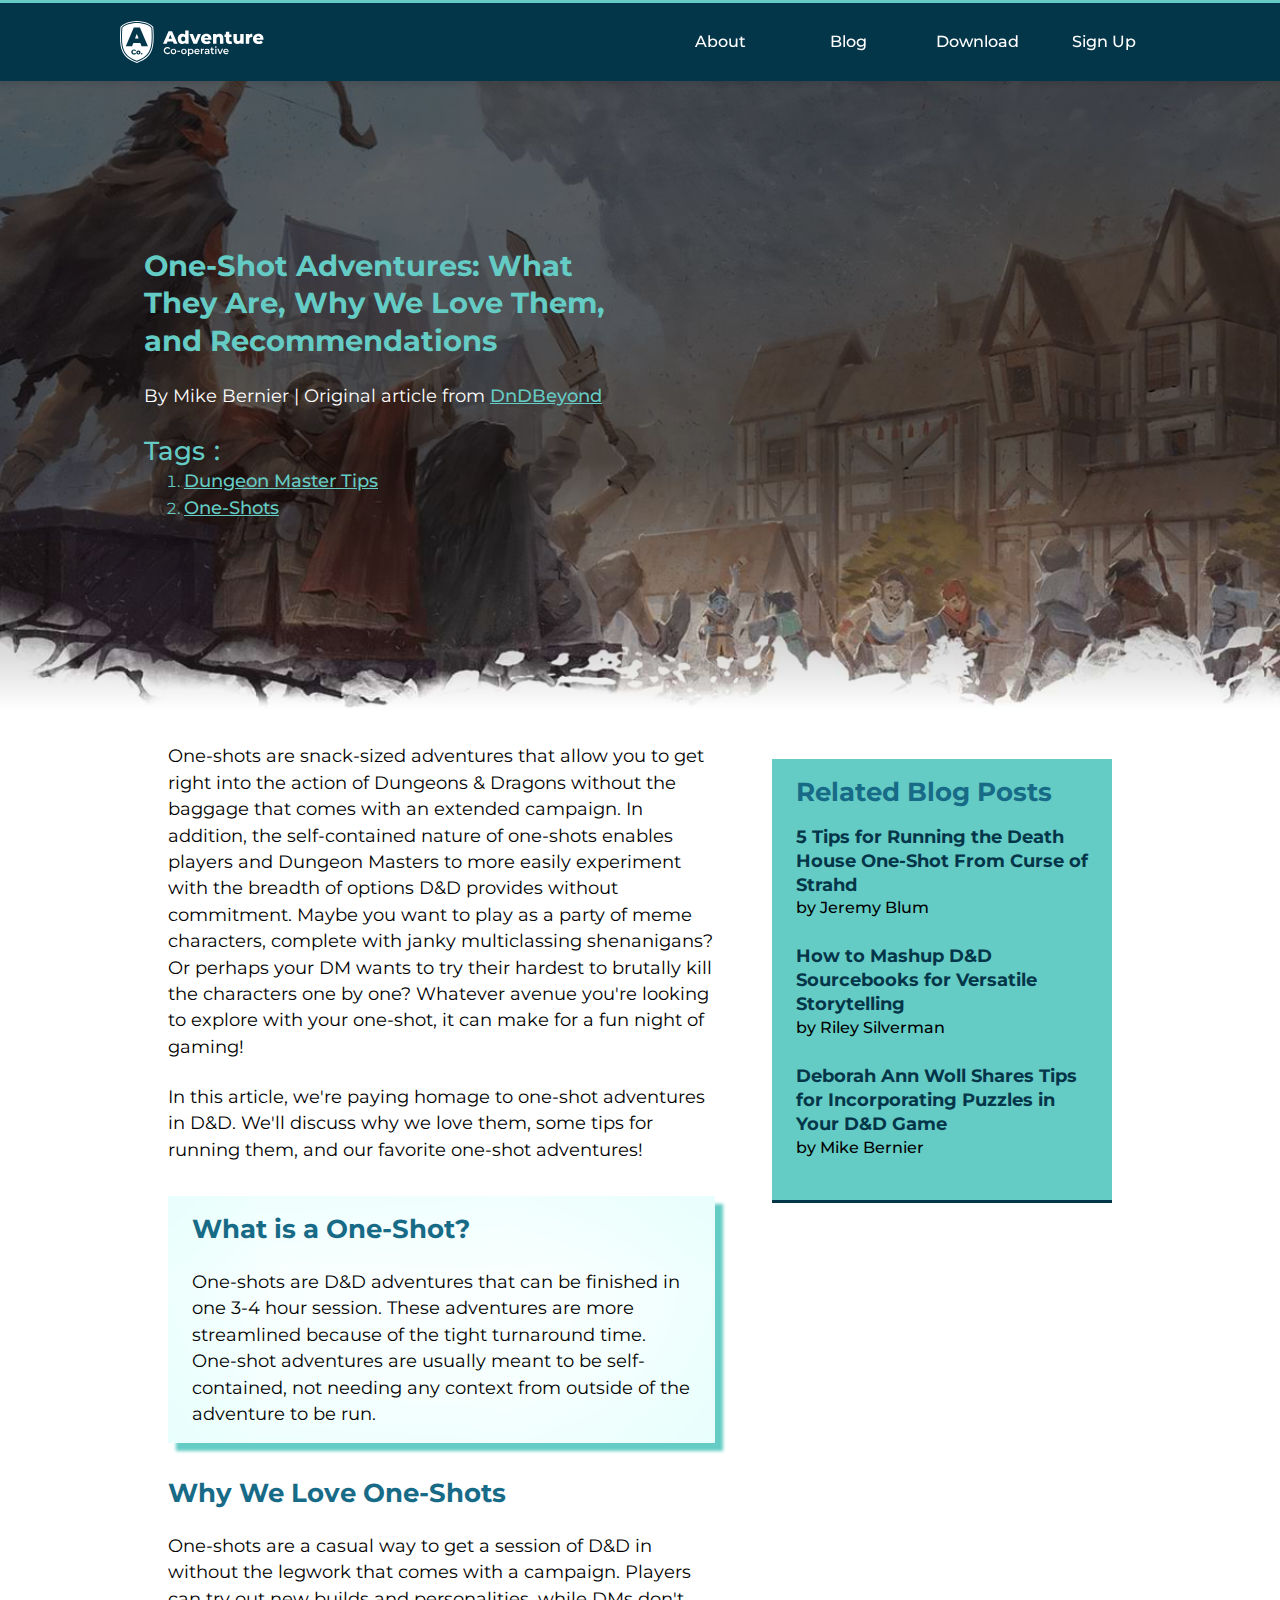
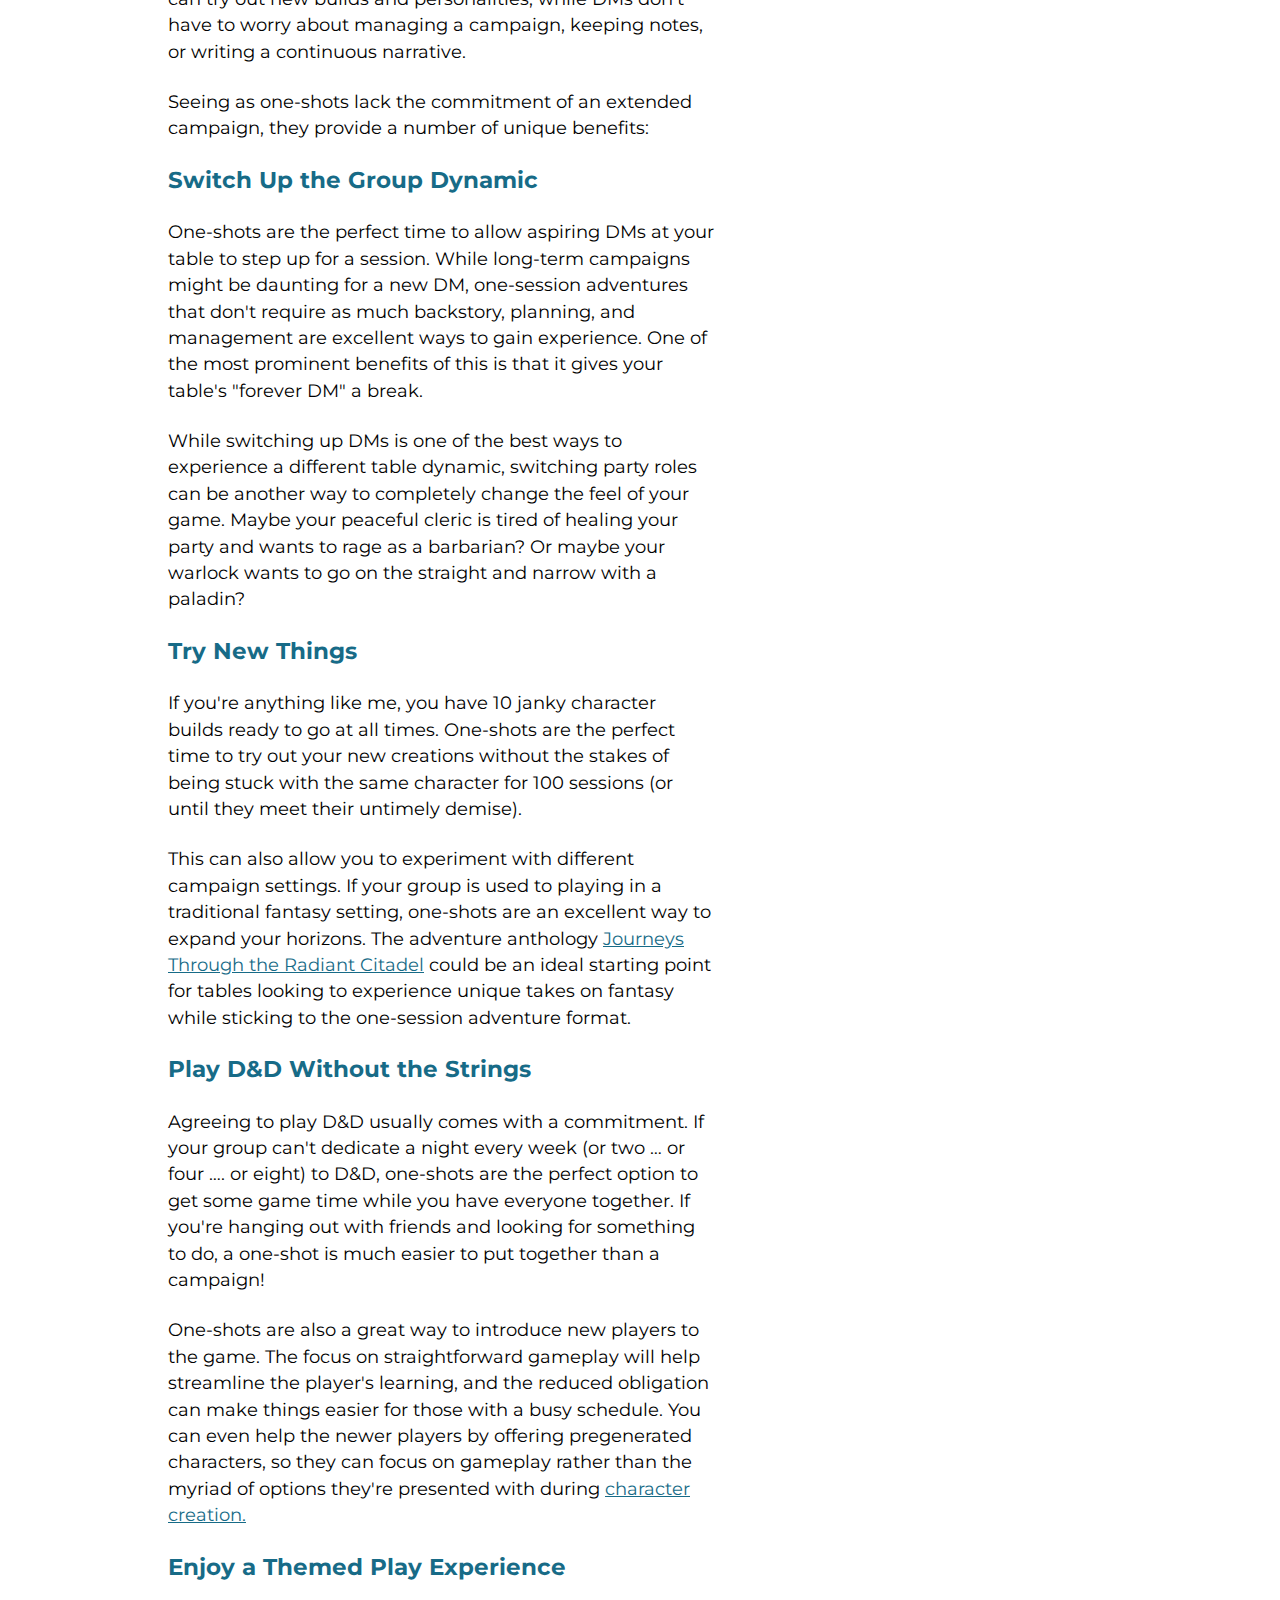
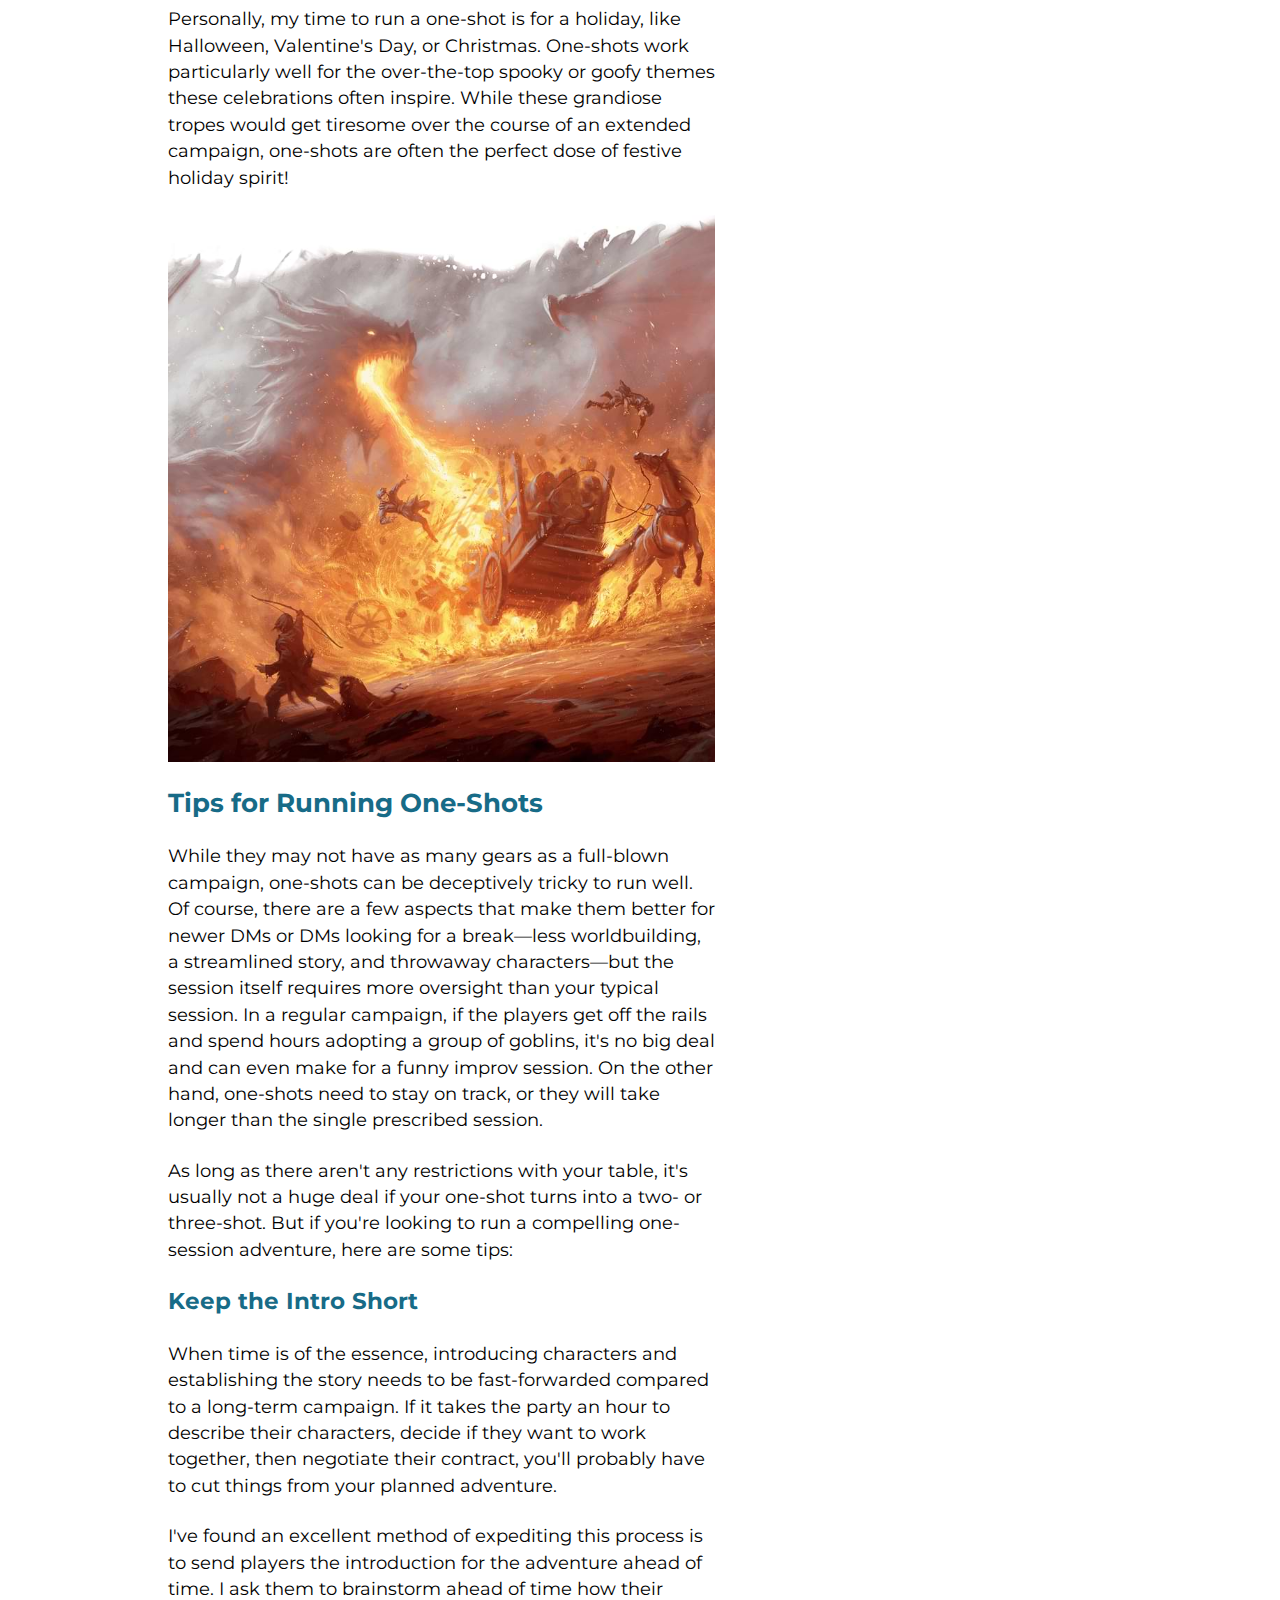
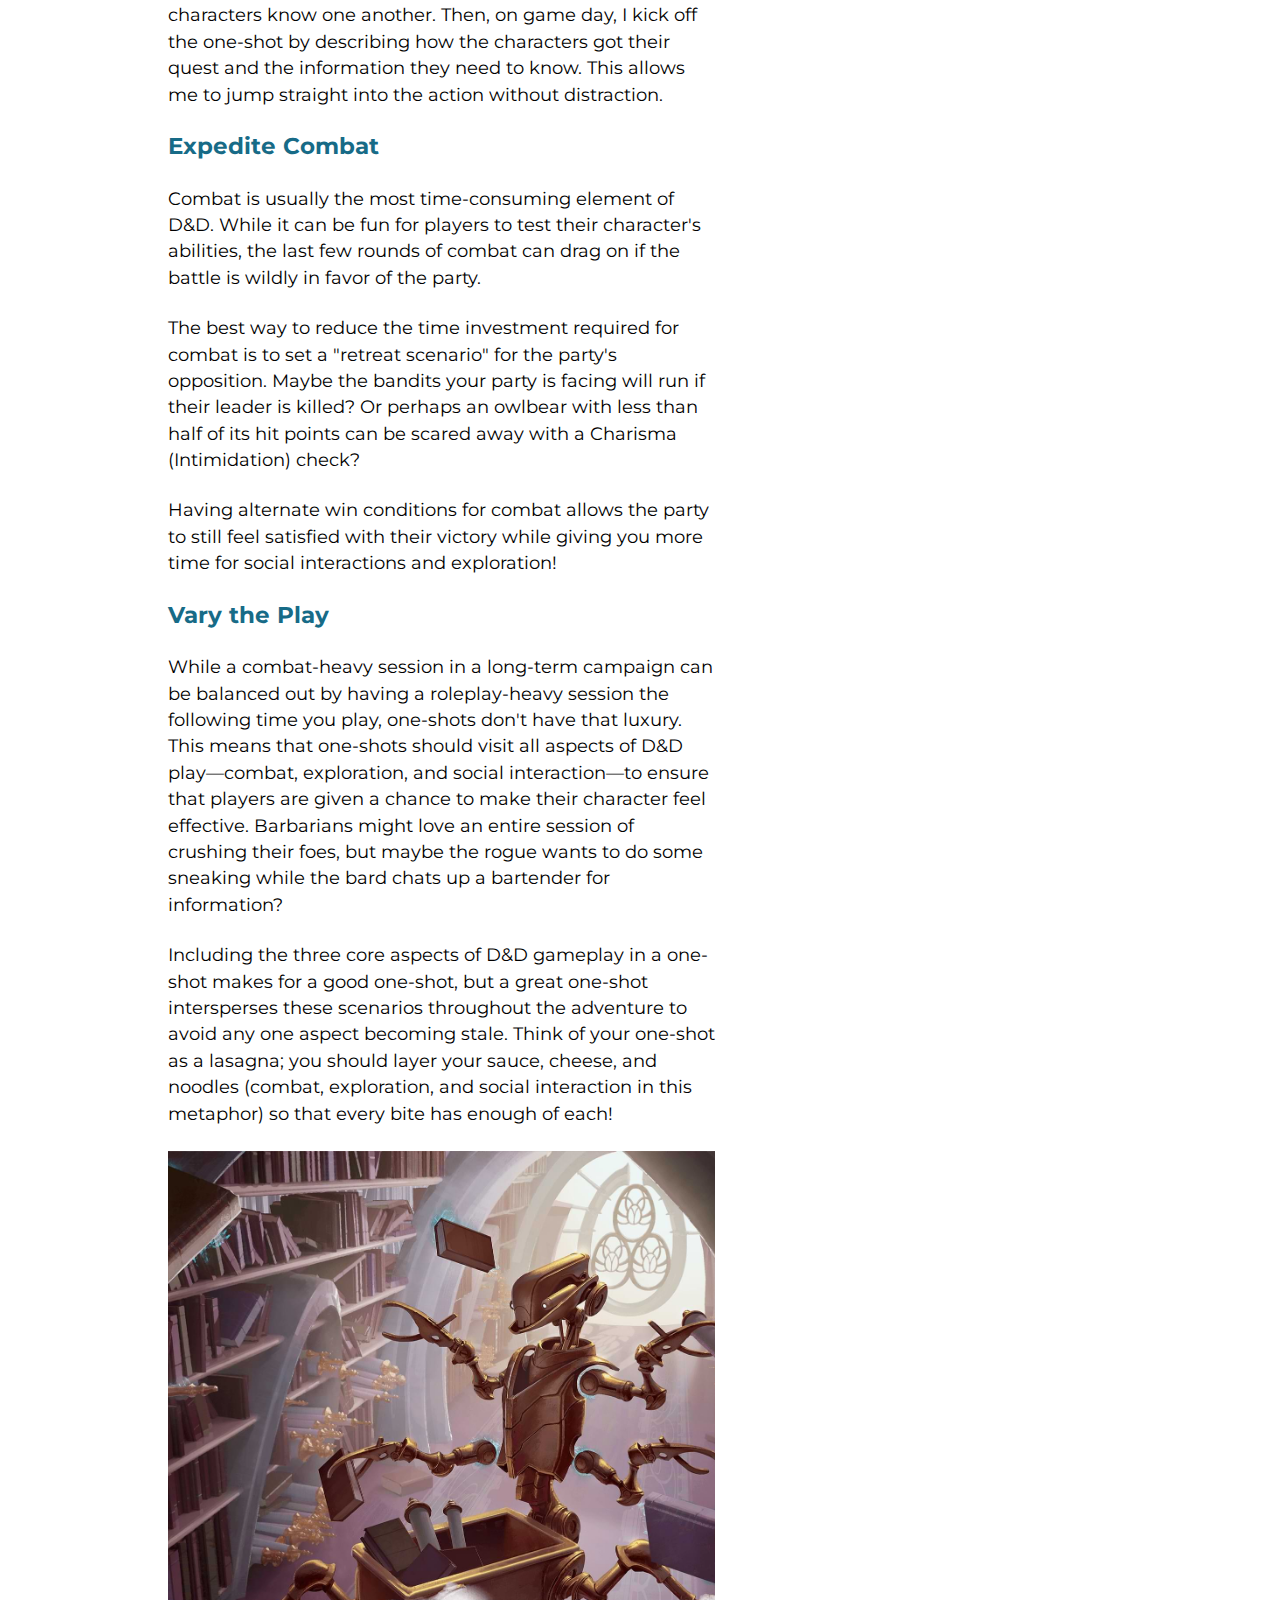
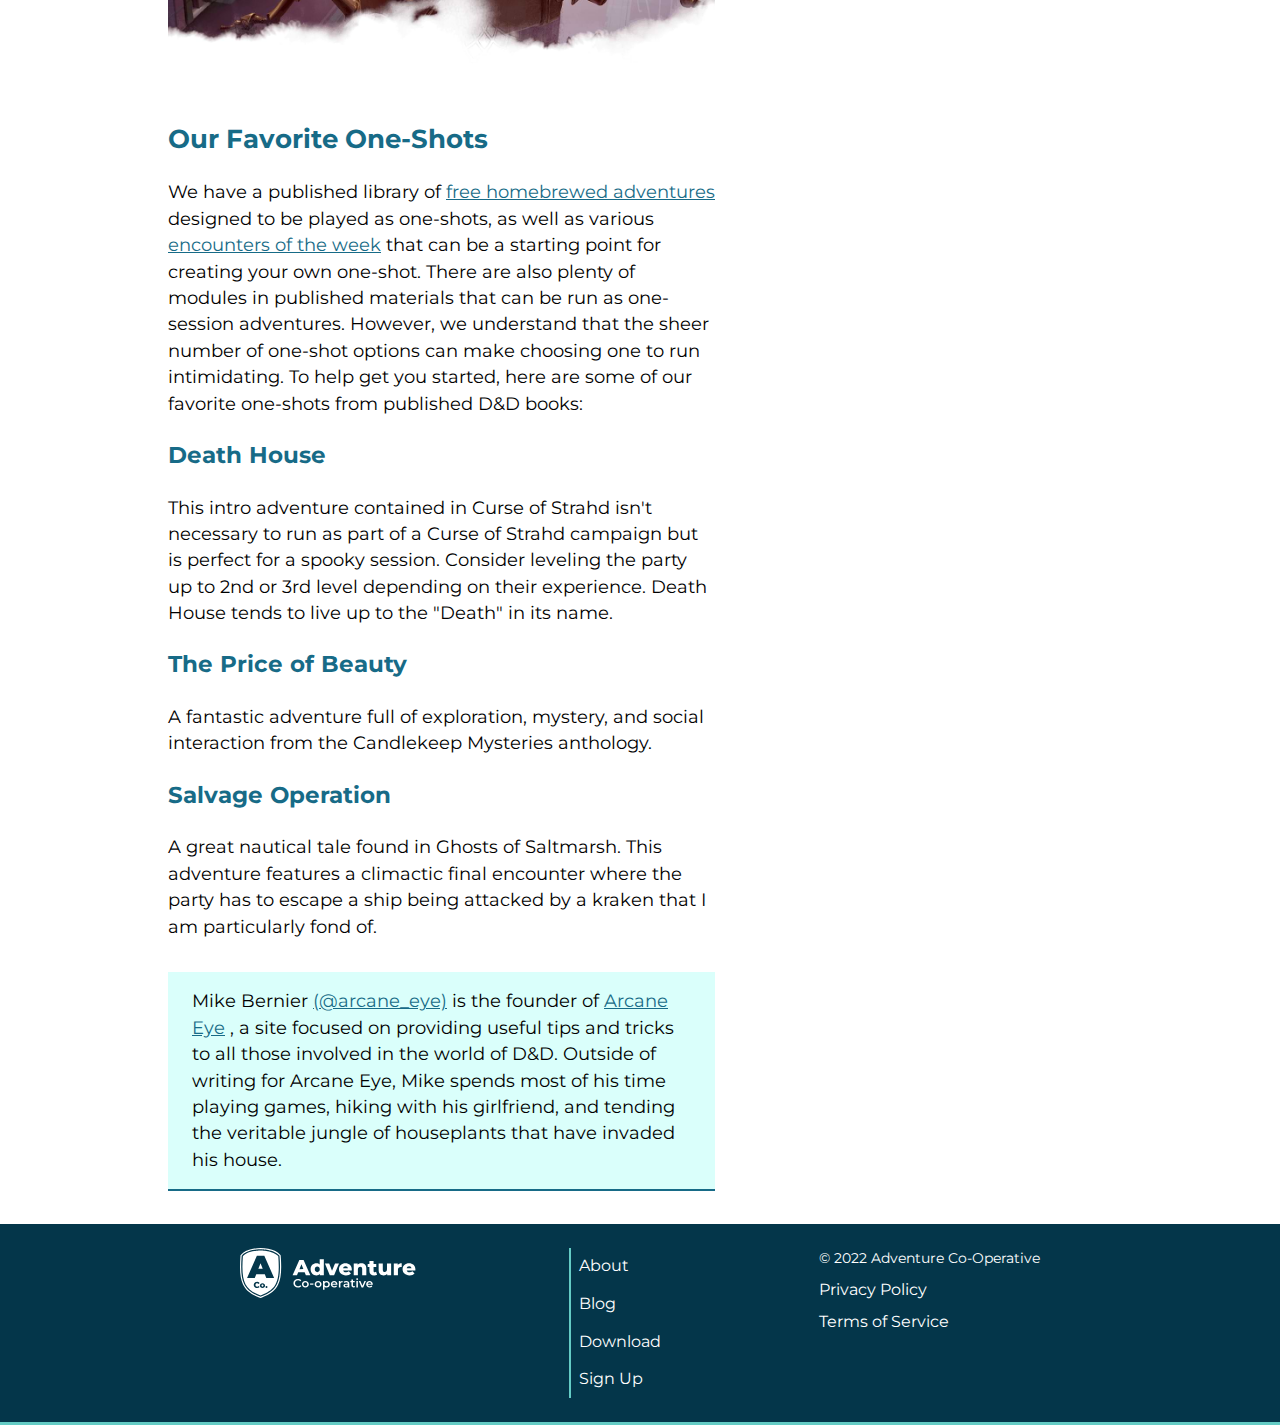
==== commit b4afa6b5: "Prof feedback" ====
--- a/blog-post.html
+++ b/blog-post.html
@@ -8,6 +8,10 @@
       href="https://fonts.googleapis.com/icon?family=Material+Icons"
       rel="stylesheet"
     />
+    <!-- prof comment
+      title should unique from other pages and describe the content of the page.
+      For example: "One-Shot Adventures | Adventure Co-Op"
+    -->
     <title>Blog Post Page</title>
   </head>
   <body>
@@ -45,8 +49,19 @@
       </div>
     </header>
 
+    <!-- prof comment
+      <main> should be here
+    -->
+
+    <!-- prof comment
+      All blog content should be in a single <article> starting here
+    -->
+
     <!----- BANNER ----->
-
+    <!-- prof comment
+      change banner to <header> in the article as
+      it is the intro content for the article
+    -->
     <section class="banner blog--banner">
       <div class="container">
         <h1 class="banner__title">
@@ -401,7 +416,10 @@
           </section>
 
           <!----- ARTICLE FOOTER ----->
-
+          <!-- prof comment
+            as you comment suggests, this should be a <footer>
+            as it is the footer for the article
+          -->
           <section class="article--footer">
             <div class="container">
               <p>
@@ -427,9 +445,9 @@
               </p>
             </div>
           </section>
-          <!-- END ARTICLE FOOTER -->
-
-          <!-- RELATED BLOG POSTS -->
+
+          <!----- RELATED BLOG POSTS ----->
+
           <section class="related--blog--posts">
             <div class="container">
               <div class="related--blog--posts__content">
@@ -481,6 +499,10 @@
           <!----- END RELATED BLOG POSTS ----->
         </div>
       </section>
+
+      <!-- prof comment
+        close </article>
+      -->
       <!----- END ARTICLE BODY ----->
     </main>
     <!----- END MAIN ----->
--- a/css/main.css
+++ b/css/main.css
@@ -558,6 +558,16 @@
   grid-area: footer;
 }
 
+.article--footer p {
+  background-color: var(--accent-color-light);
+  border-bottom: 0.125rem solid var(--secondary-color);
+  padding: 1rem 1.5rem;
+}
+
+.article--footer a:hover {
+  color: var(--accent-color);
+}
+
 /* ----- RELATED BLOG POSTS ----- */
 .related--blog--posts {
   margin: 0 0 1rem;
@@ -701,32 +711,14 @@
 
   /* ----- CARD-GROUP ----- */
 
-  .card--group {
-    padding: 4rem 2.5rem;
-  }
-
   .card--group .container--grid {
     grid-template-columns: repeat(2, 1fr);
   }
 
-  /* ----- ABOUT ----- */
-
-  .about .container--grid {
-    padding: 1rem 4rem;
-  }
-
   /* ----- RECENT BLOG POSTS -----*/
-
-  .recent--blog-posts {
-    padding: 4rem 2.5rem;
-  }
 
   .recent--blog-posts .container--grid {
     grid-template-columns: repeat(2, 1fr);
-  }
-
-  .recent--blog-posts__title {
-    grid-column: 1 / 3;
   }
 }
 
@@ -783,7 +775,8 @@
 
   .about .container--grid {
     grid-template-columns: repeat(2, 1fr);
-    padding: 7rem 1.5rem;
+    padding-top: 7em;
+    padding-bottom: 7em;
   }
 
   .about__content {
@@ -792,16 +785,8 @@
 
   /* ----- RECENT BLOG POSTS ----- */
 
-  .recent--blog-posts {
-    padding: 6rem 4.5rem;
-  }
-
   .recent--blog-posts .container--grid {
     grid-template-columns: repeat(3, 1fr);
-  }
-
-  .recent--blog-posts__title {
-    grid-column: 1 / 4;
   }
 
   /* FOOTER 65EM*/
@@ -857,6 +842,13 @@
       "footer sidebar"
       "article sidebar";
     grid-template-columns: 60% 1fr;
+    /* ---------- prof comment ----------
+    
+    Percentages in grid-template-columns can cause
+    problems with gap. This is same layout could be 
+    achieved with `3fr 2fr`, but remain gap safe.
+    
+    ---------- end prof comment ---------- */
   }
 
   .related--blog--posts {
